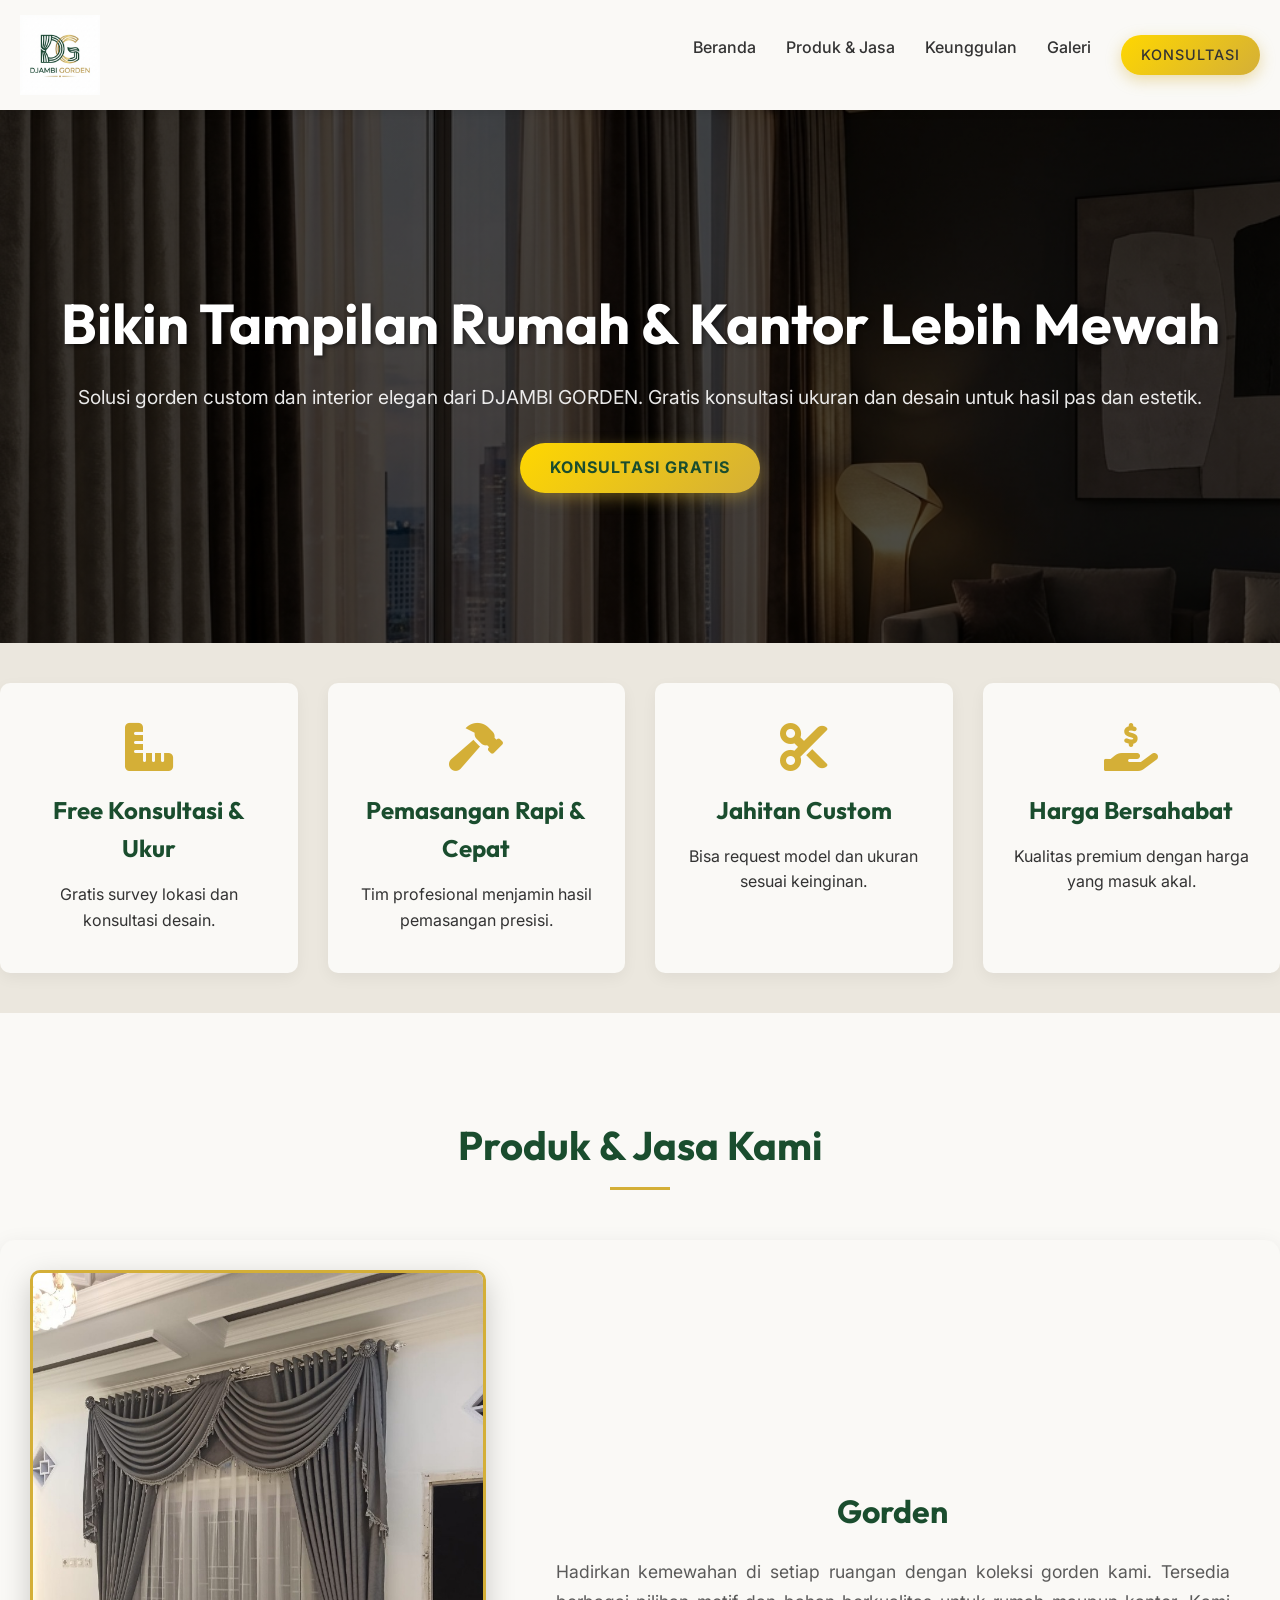
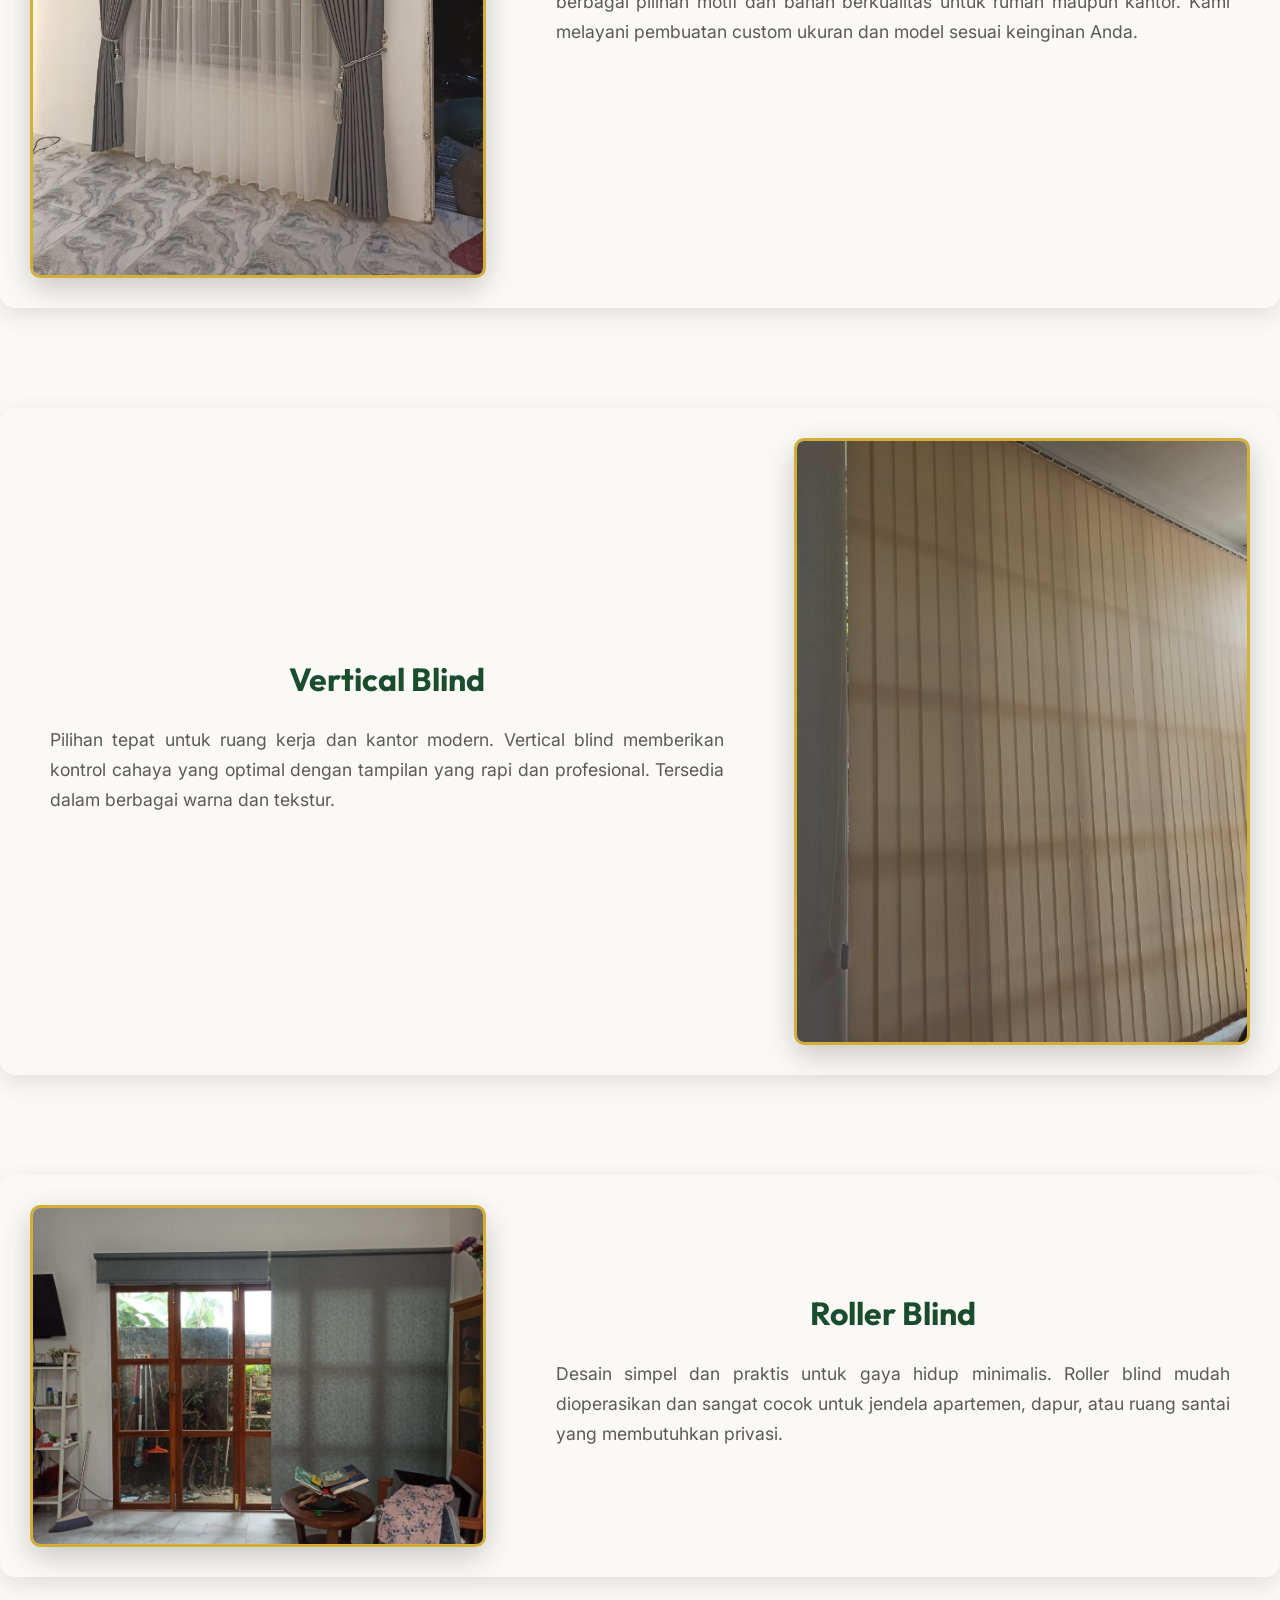
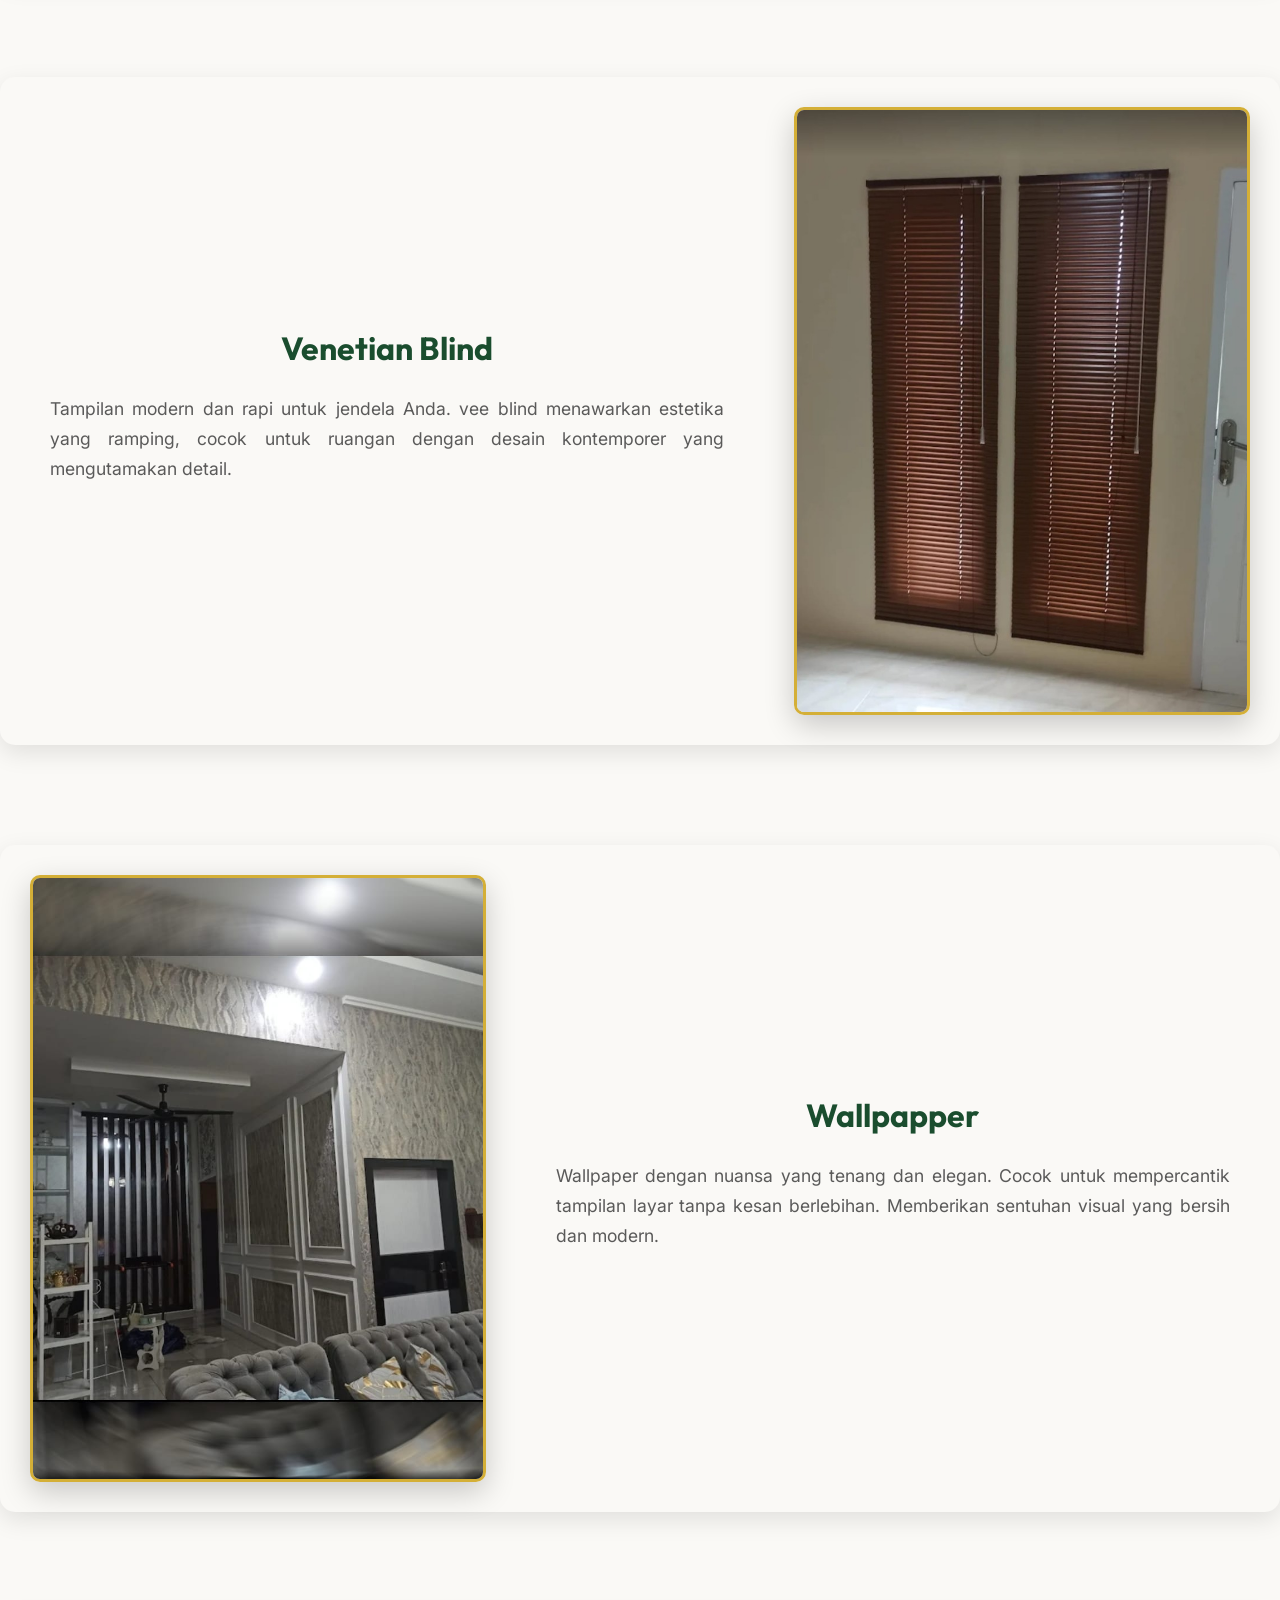
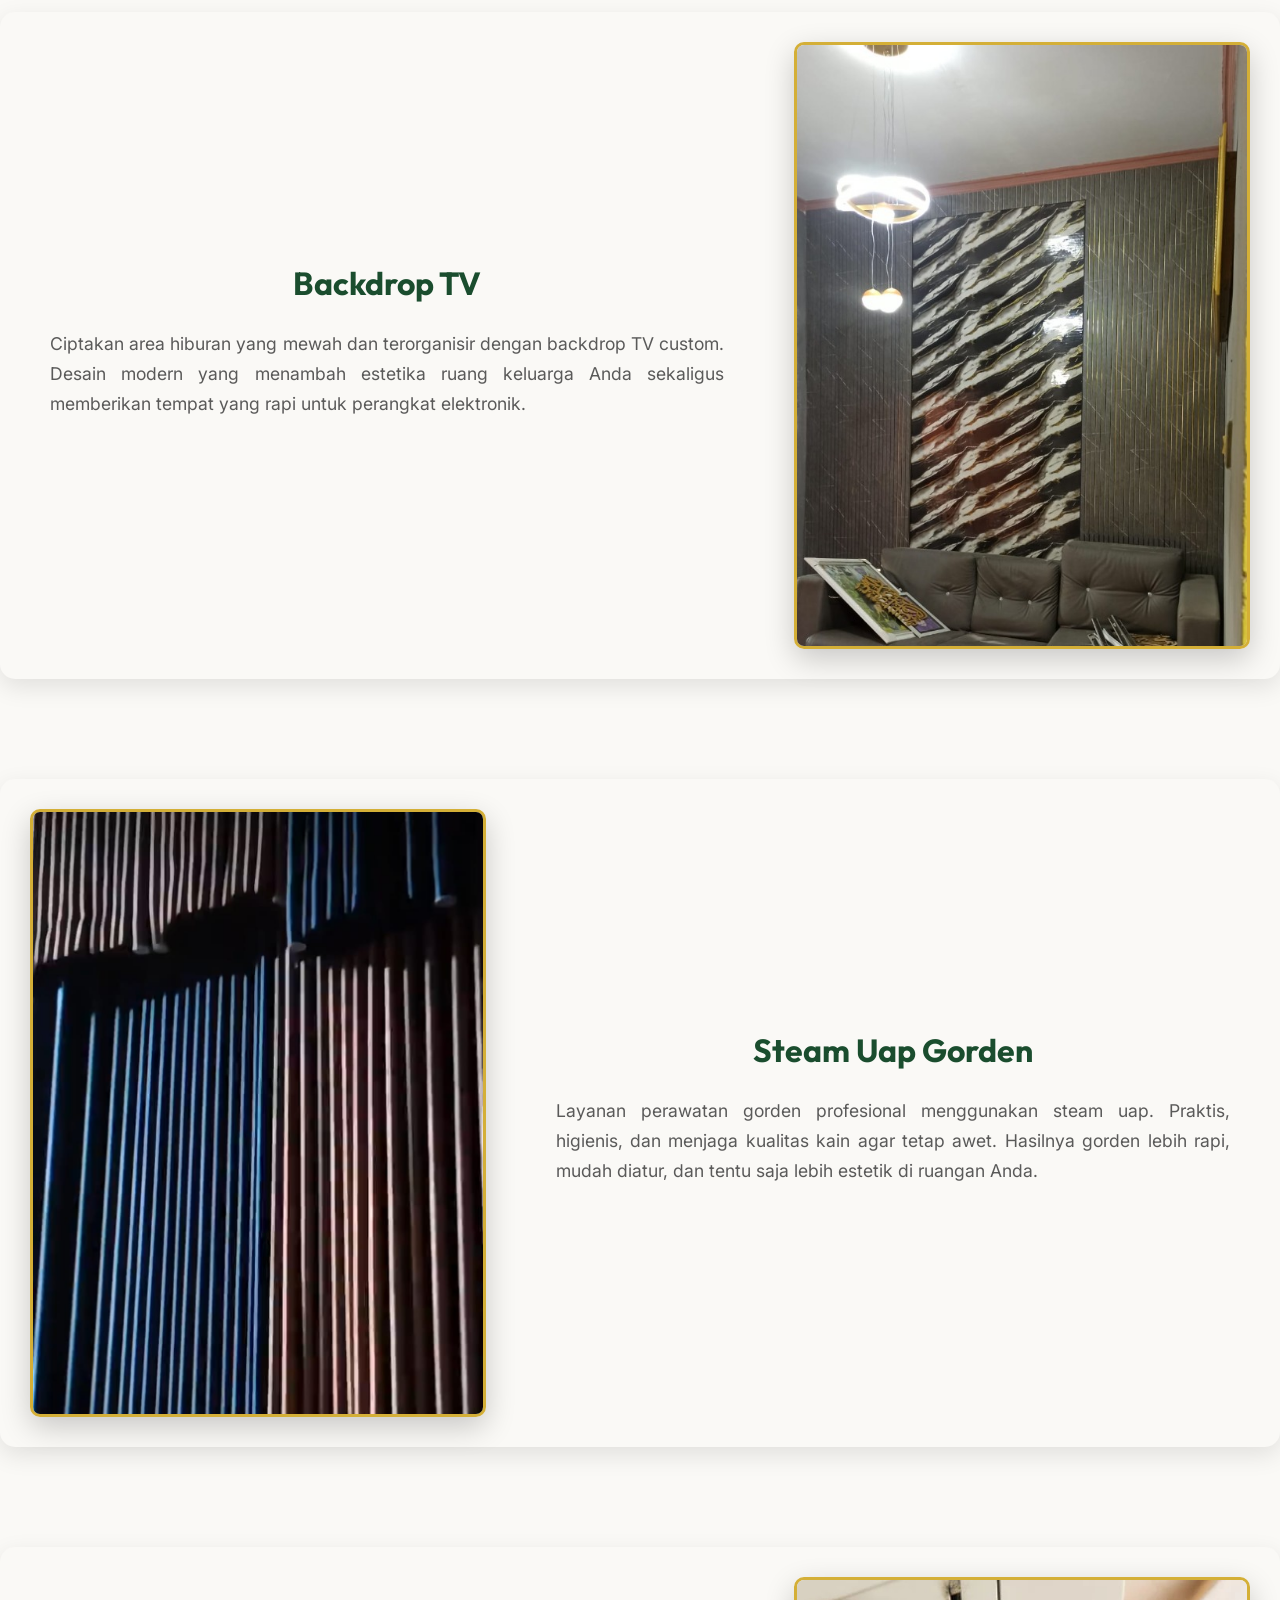
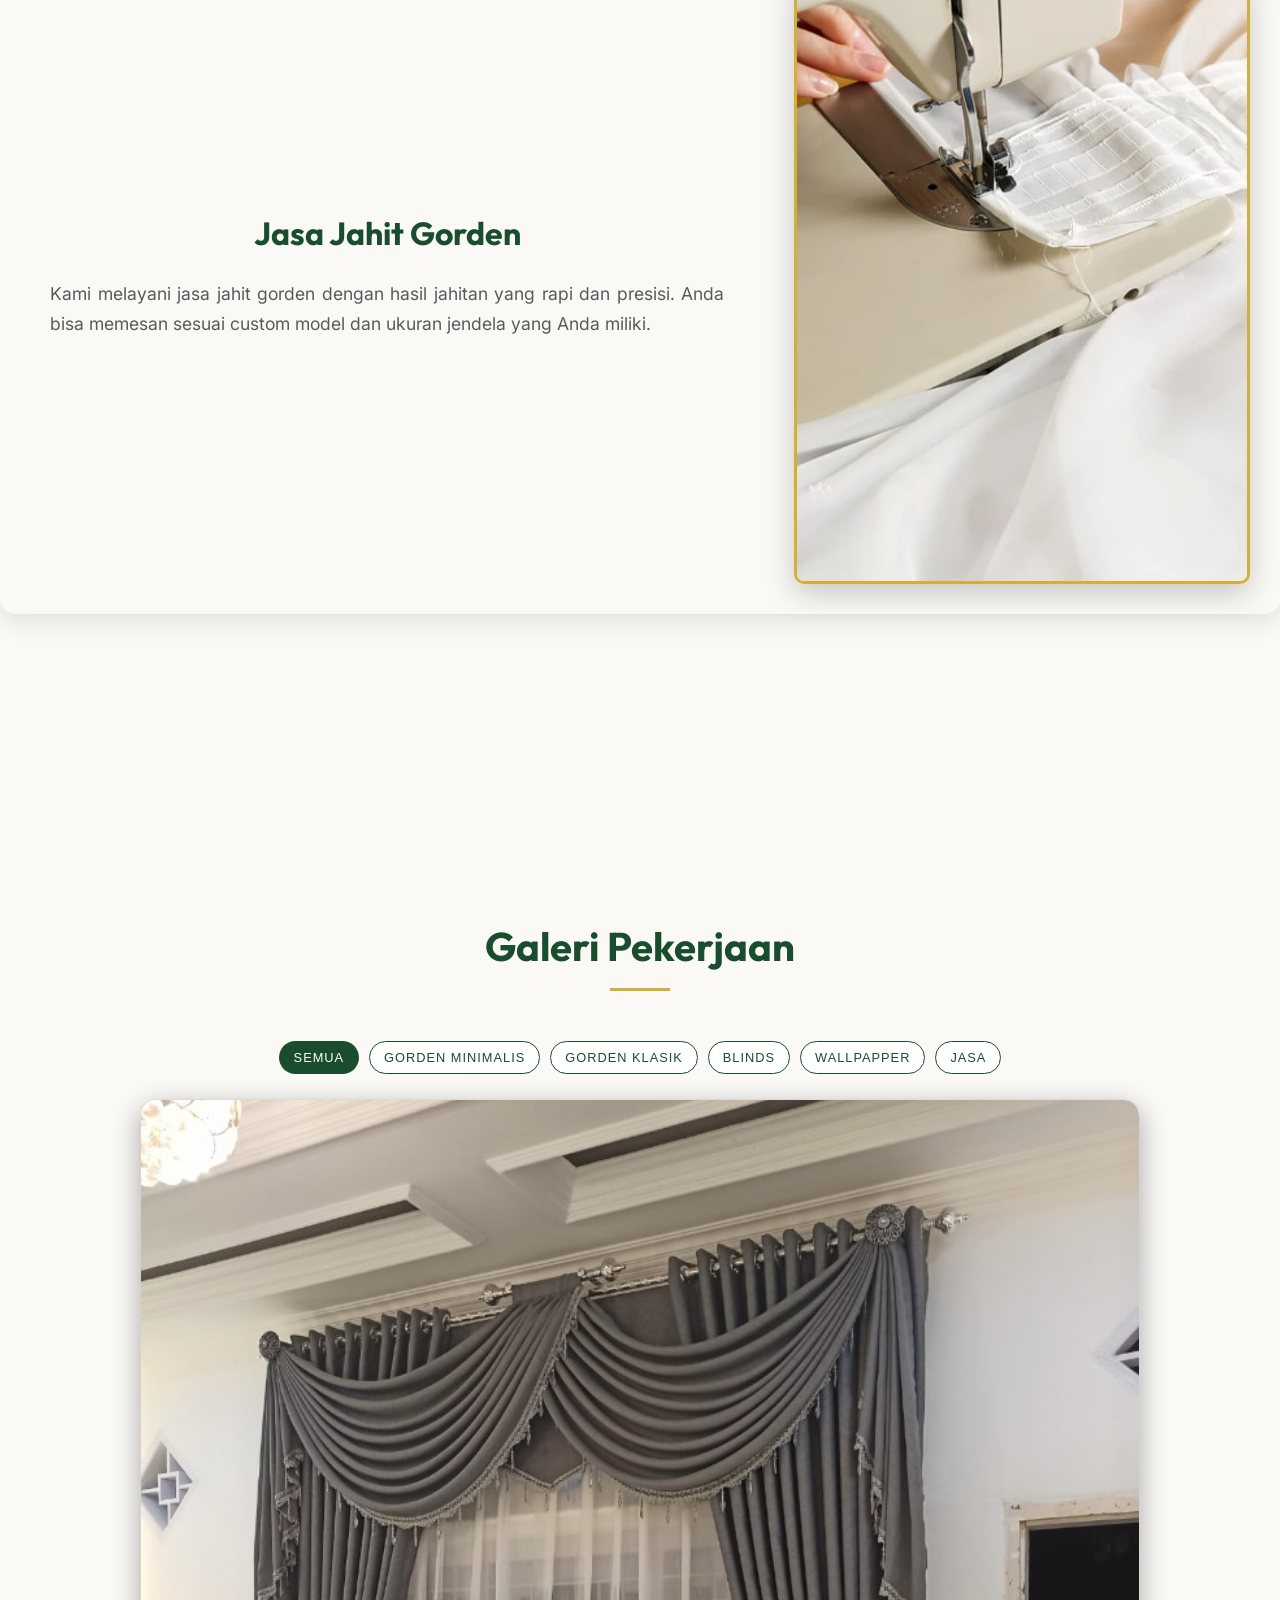
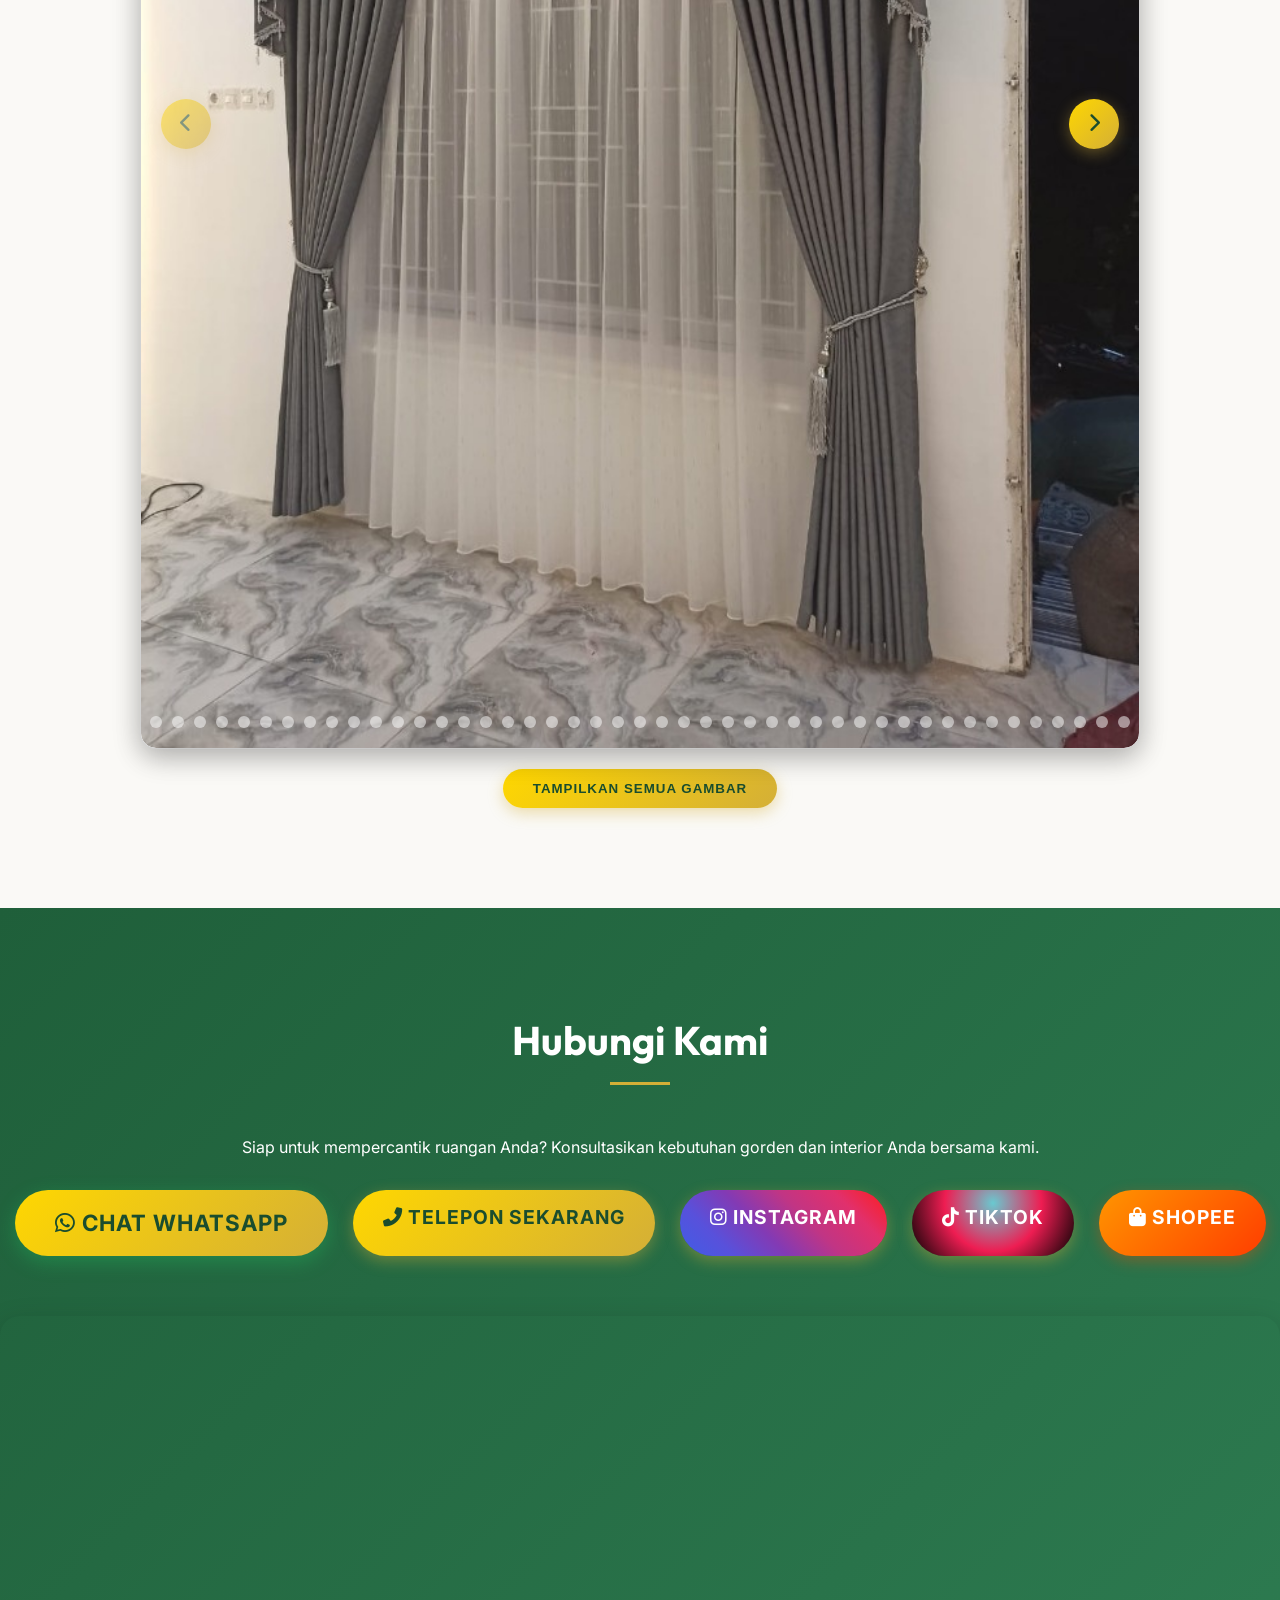
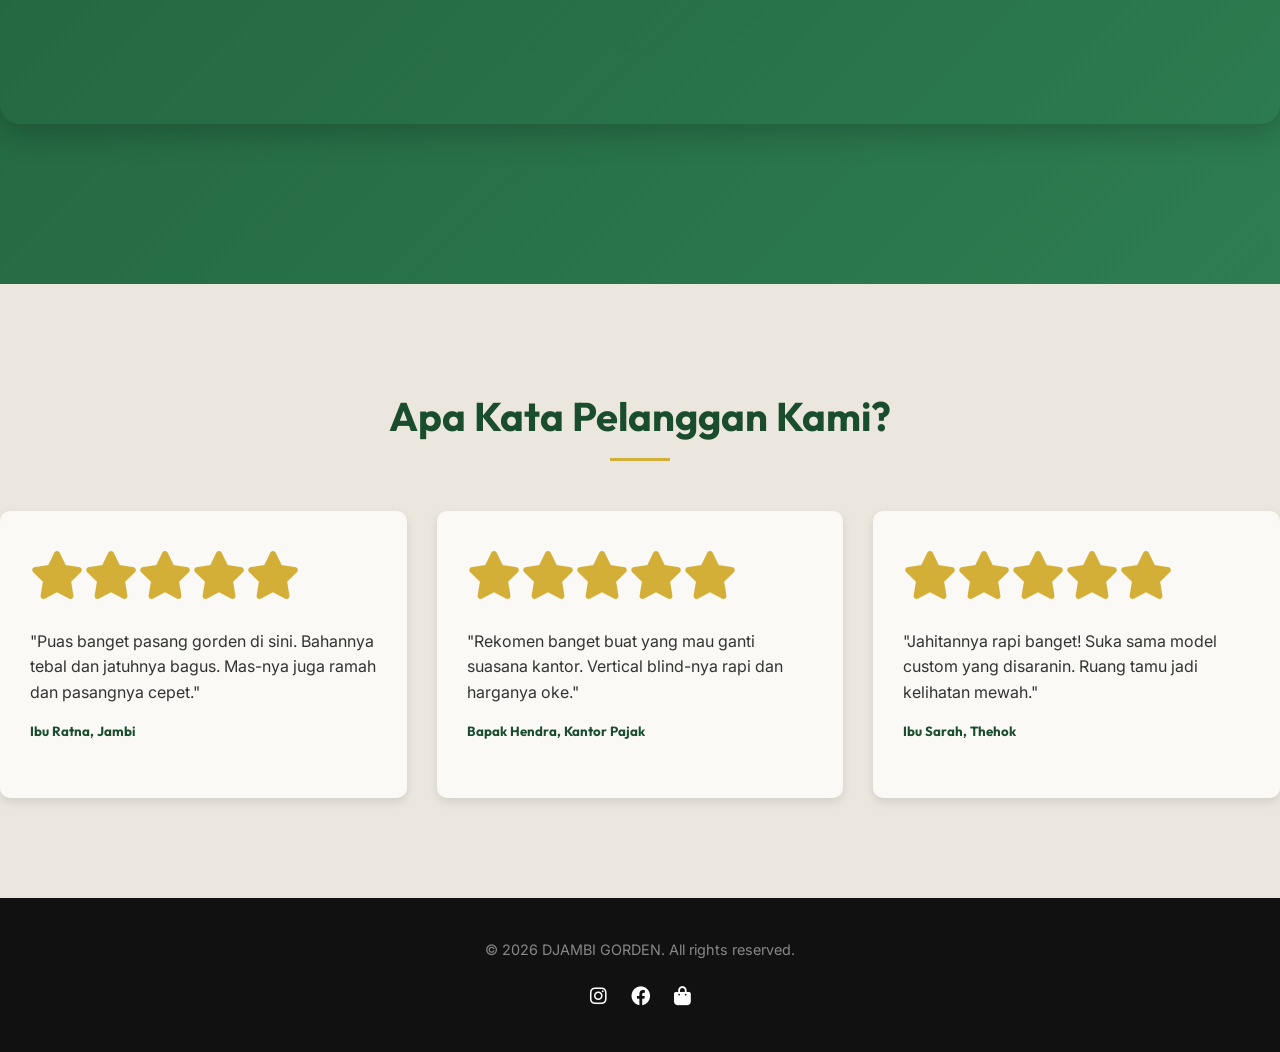
==== index.html @ a1fe73bd "update" ====
<!DOCTYPE html>
<html lang="id">

<head>
    <meta charset="UTF-8">
    <meta name="viewport" content="width=device-width, initial-scale=1.0">
    <meta name="description"
        content="DJAMBI GORDEN - Solusi Gorden & Interior Elegan untuk Rumah dan Kantor Anda. Menyediakan Gorden, Vertical Blind, Roller Blind, Wall Panel, dan Jasa Jahit.">
    <title>DJAMBI GORDEN - Solusi Interior Elegan</title>

    <!-- Google Fonts -->
    <link rel="preconnect" href="https://fonts.googleapis.com">
    <link rel="preconnect" href="https://fonts.gstatic.com" crossorigin>
    <link href="https://fonts.googleapis.com/css2?family=Inter:wght@400;500;600&family=Outfit:wght@500;700&display=swap"
        rel="stylesheet">

    <link rel="stylesheet" href="style.css">
    <!-- Font Awesome for Icons -->
    <link rel="stylesheet" href="https://cdnjs.cloudflare.com/ajax/libs/font-awesome/6.0.0/css/all.min.css">
</head>

<body>

    <!-- Header -->
    <header class="header">
        <div class="container nav-container">
            <div class="logo">
                <!-- Using the generated logo -->
                <img src="assets/logo.png" alt="DJAMBI GORDEN Logo" class="logo-img">
            </div>
            <nav class="nav-menu">
                <button class="menu-toggle" aria-label="Toggle Menu">
                    <span class="menu-icon"><span></span></span>
                    <span class="menu-text">Menu</span>
                </button>
                <ul class="nav-links">
                    <li><a href="#home">Beranda</a></li>
                    <li><a href="#produk">Produk & Jasa</a></li>
                    <li><a href="#keunggulan">Keunggulan</a></li>
                    <li><a href="#galeri">Galeri</a></li>
                    <li><a href="#kontak" class="btn btn-small">Konsultasi</a></li>
                </ul>
            </nav>
        </div>
    </header>

    <!-- Hero Section -->
    <section id="home" class="hero">
        <div class="container hero-content text-center fade-in">
            <h1>Bikin Tampilan Rumah & Kantor Lebih Mewah</h1>
            <p>Solusi gorden custom dan interior elegan dari DJAMBI GORDEN. Gratis konsultasi ukuran dan desain untuk
                hasil pas dan estetik.
            </p>
            <a href="#kontak" class="btn">Konsultasi Gratis</a>
        </div>
    </section>

    <!-- USP Section (Unique Selling Points) -->
    <section id="keunggulan" class="section advantages" style="padding-top: 40px; padding-bottom: 40px;">
        <div class="container text-center">
            <div class="advantages-grid">
                <div class="advantage-card fade-in">
                    <i class="fas fa-ruler-combined"></i>
                    <h4>Free Konsultasi & Ukur</h4>
                    <p>Gratis survey lokasi dan konsultasi desain.</p>
                </div>
                <div class="advantage-card fade-in">
                    <i class="fas fa-hammer"></i>
                    <h4>Pemasangan Rapi & Cepat</h4>
                    <p>Tim profesional menjamin hasil pemasangan presisi.</p>
                </div>
                <div class="advantage-card fade-in">
                    <i class="fas fa-cut"></i>
                    <h4>Jahitan Custom</h4>
                    <p>Bisa request model dan ukuran sesuai keinginan.</p>
                </div>
                <div class="advantage-card fade-in">
                    <i class="fas fa-hand-holding-dollar"></i>
                    <h4>Harga Bersahabat</h4>
                    <p>Kualitas premium dengan harga yang masuk akal.</p>
                </div>
            </div>
        </div>
    </section>

    <!-- Products Section -->
    <section id="produk" class="section products">
        <div class="container">
            <h2 class="text-center section-title fade-in">Produk & Jasa Kami</h2>

            <!-- Product Item 1: Gorden -->
            <div class="product-item fade-in">
                <div class="product-img">
                    <img src="assets/gorden-new.jpg" alt="Gorden Elegan">
                </div>
                <div class="product-info">
                    <h3>Gorden</h3>
                    <p>Hadirkan kemewahan di setiap ruangan dengan koleksi gorden kami. Tersedia berbagai pilihan motif
                        dan bahan berkualitas untuk rumah maupun kantor. Kami melayani pembuatan custom ukuran dan model
                        sesuai keinginan Anda.</p>
                </div>
            </div>

            <!-- Product Item 2: Vertical Blind -->
            <div class="product-item reverse fade-in">
                <div class="product-img">
                    <img src="assets/vertical-blind-real.jpg" alt="Vertical Blind">
                </div>
                <div class="product-info">
                    <h3>Vertical Blind</h3>
                    <p>Pilihan tepat untuk ruang kerja dan kantor modern. Vertical blind memberikan kontrol cahaya yang
                        optimal dengan tampilan yang rapi dan profesional. Tersedia dalam berbagai warna dan tekstur.
                    </p>
                </div>
            </div>

            <!-- Product Item 3: Roller Blind -->
            <div class="product-item fade-in">
                <div class="product-img landscape"> <!-- Added landscape class -->
                    <img src="assets/roller-blind-real.jpg" alt="Roller Blind">
                </div>
                <div class="product-info">
                    <h3>Roller Blind</h3>
                    <p>Desain simpel dan praktis untuk gaya hidup minimalis. Roller blind mudah dioperasikan dan sangat
                        cocok untuk jendela apartemen, dapur, atau ruang santai yang membutuhkan privasi.</p>
                </div>
            </div>

            <!-- Product Item 4: Slim Blind -->
            <div class="product-item reverse fade-in">
                <div class="product-img">
                    <img src="assets/venetian-blind-real.jpg" alt="Venetian Blind">
                </div>
                <div class="product-info">
                    <h3>Venetian Blind</h3>
                    <p>Tampilan modern dan rapi untuk jendela Anda. vee blind menawarkan estetika yang ramping, cocok
                        untuk ruangan dengan desain kontemporer yang mengutamakan detail.</p>
                </div>
            </div>

            <!-- Product Item 5: Wallpapper -->
            <div class="product-item fade-in">
                <div class="product-img">
                    <img src="assets/wall.jpeg" alt="Wallpapper">
                </div>
                <div class="product-info">
                    <h3>Wallpapper</h3>
                    <p>Wallpaper dengan nuansa yang tenang dan elegan. Cocok untuk mempercantik tampilan layar tanpa
                        kesan berlebihan. Memberikan sentuhan visual yang bersih dan modern.</p>
                </div>
            </div>

            <!-- Product Item 6: Backdrop TV -->
            <div class="product-item reverse fade-in">
                <div class="product-img">
                    <img src="assets/backdrop-tv.jpg" alt="Backdrop TV">
                </div>
                <div class="product-info">
                    <h3>Backdrop TV</h3>
                    <p>Ciptakan area hiburan yang mewah dan terorganisir dengan backdrop TV custom. Desain modern yang
                        menambah estetika ruang keluarga Anda sekaligus memberikan tempat yang rapi untuk perangkat
                        elektronik.</p>
                </div>
            </div>

            <!-- Product Item 7: Steam Uap Gorden -->
            <div class="product-item fade-in">
                <div class="product-img">
                    <!-- Placeholder using gorden image for now -->
                    <img src="assets/steam.jpeg" alt=" JasaSteam Uap">
                </div>
                <div class="product-info">
                    <h3>Steam Uap Gorden</h3>
                    <p>Layanan perawatan gorden profesional menggunakan steam uap. Praktis, higienis, dan menjaga
                        kualitas kain agar tetap awet. Hasilnya gorden
                        lebih rapi, mudah diatur, dan tentu saja lebih estetik di ruangan Anda.</p>
                </div>
            </div>

            <!-- Product Item 6: Jasa Jahit Gorden -->
            <div class="product-item reverse fade-in">
                <div class="product-img">
                    <!-- Placeholder using gorden image for now -->
                    <img src="assets/Tukang-Jahit-Gorden-Terdekat-2.jpeg" alt="Jasa Jahit Gorden">
                </div>
                <div class="product-info">
                    <h3>Jasa Jahit Gorden</h3>
                    <p>Kami melayani jasa jahit gorden dengan hasil jahitan yang rapi dan presisi. Anda bisa memesan
                        sesuai custom model dan ukuran jendela yang Anda miliki.</p>
                </div>
            </div>
        </div>
    </section>



    <!-- Gallery Section -->
    <section id="galeri" class="section gallery">
        <div class="container text-center">
            <h2 class="section-title fade-in">Galeri Pekerjaan</h2>
            <div class="gallery-filter-bar fade-in">
                <button class="gallery-filter active" data-filter="all">Semua</button>
                <button class="gallery-filter" data-filter="minimalis">Gorden Minimalis</button>
                <button class="gallery-filter" data-filter="klasik">Gorden Klasik</button>
                <button class="gallery-filter" data-filter="blinds">Blinds</button>
                <button class="gallery-filter" data-filter="wallpaper">Wallpapper</button>
                <button class="gallery-filter" data-filter="jasa">Jasa</button>
            </div>
            <!-- Gallery Slider -->
            <div class="gallery-slider fade-in">
                <div class="slider-container">
                    <div class="slider-track">
                        <!-- GORDEN KLASIK -->
                        <div class="gallery-slide" data-category="klasik"><img src="assets/gorden-real.jpg" alt="Gorden"></div>
                        <div class="gallery-slide" data-category="klasik"><img src="assets/gorden-new.jpg" alt="Gorden"></div>
                        <div class="gallery-slide" data-category="klasik"><img src="assets/gorden 11.jpeg" alt="Gorden"></div>
                        <div class="gallery-slide" data-category="klasik"><img src="assets/gorden 4.jpeg" alt="Gorden"></div>
                        <div class="gallery-slide" data-category="klasik"><img src="assets/gorden 5.jpeg" alt="Gorden"></div>
                        <div class="gallery-slide" data-category="klasik"><img src="assets/gorden 6.jpeg" alt="Gorden"></div>
                        <div class="gallery-slide" data-category="klasik"><img src="assets/gorden 7.jpeg" alt="Gorden"></div>
                        <div class="gallery-slide" data-category="klasik"><img src="assets/gorden 8.jpeg" alt="Gorden"></div>
                        <div class="gallery-slide" data-category="klasik"><img src="assets/gorden 10.jpeg" alt="Gorden"></div>
                        <div class="gallery-slide" data-category="klasik"><img src="assets/gorden 12.jpeg" alt="Gorden"></div>
                        <div class="gallery-slide" data-category="klasik"><img src="assets/gorden1.jpeg" alt="Gorden"></div>
                        <div class="gallery-slide" data-category="klasik"><img src="assets/gorden111.jpeg" alt="Gorden"></div>
                        <div class="gallery-slide" data-category="klasik"><img src="assets/gorden113.jpeg" alt="Gorden"></div>
                        <div class="gallery-slide" data-category="klasik"><img src="assets/gorden114.jpeg" alt="Gorden"></div>
                        <div class="gallery-slide" data-category="klasik"><img src="assets/gorden115.jpeg" alt="Gorden"></div>
                        <div class="gallery-slide" data-category="klasik"><img src="assets/gorden116.jpeg" alt="Gorden"></div>
                        <div class="gallery-slide" data-category="klasik"><img src="assets/gorden117.jpeg" alt="Gorden"></div>
                        <div class="gallery-slide" data-category="klasik"><img src="assets/gorden118.jpeg" alt="Gorden"></div>
                        <div class="gallery-slide" data-category="klasik"><img src="assets/gorden119.jpeg" alt="Gorden"></div>
                        <div class="gallery-slide" data-category="klasik"><img src="assets/gorden120.jpeg" alt="Gorden"></div>
                        <div class="gallery-slide" data-category="klasik"><img src="assets/klasik1.jpeg" alt="Gorden"></div>
                        <div class="gallery-slide" data-category="klasik"><img src="assets/klasik2.jpeg" alt="Gorden"></div>
                        <div class="gallery-slide" data-category="klasik"><img src="assets/klasik3.jpeg" alt="Gorden"></div>
                        
                        <!-- GORDEN MINIMALIS -->
                        <div class="gallery-slide" data-category="minimalis"><img src="assets/gorden 2.jpeg" alt="Gorden"></div>
                        <div class="gallery-slide" data-category="minimalis"><img src="assets/gorden 3.jpeg" alt="Gorden"></div>
                        <div class="gallery-slide" data-category="minimalis"><img src="assets/gorden 9.jpeg" alt="Gorden"></div>
                        <div class="gallery-slide" data-category="minimalis"><img src="assets/gorden112.jpeg" alt="Gorden"></div>
                        <div class="gallery-slide" data-category="minimalis"><img src="assets/gorden pajangan.jpeg" alt="Gorden"></div>
                        <div class="gallery-slide" data-category="minimalis"><img src="assets/minim1.jpeg" alt="Gorden"></div>
                        <div class="gallery-slide" data-category="minimalis"><img src="assets/minim2.jpeg" alt="Gorden"></div>
                        <div class="gallery-slide" data-category="minimalis"><img src="assets/minim3.jpeg" alt="Gorden"></div>
                        <div class="gallery-slide" data-category="minimalis"><img src="assets/minim4.jpeg" alt="Gorden"></div>
                        <div class="gallery-slide" data-category="minimalis"><img src="assets/minim5.jpeg" alt="Gorden"></div>
                        <div class="gallery-slide" data-category="minimalis"><img src="assets/minim11.png" alt="Gorden"></div>
                        <div class="gallery-slide" data-category="minimalis"><img src="assets/minim12.png" alt="Gorden"></div>
                        <div class="gallery-slide" data-category="minimalis"><img src="assets/gorden.png" alt="Gorden"></div>
                        <div class="gallery-slide" data-category="minimalis"><img src="assets/- (1).jpg" alt="Gorden"></div>
                        <div class="gallery-slide" data-category="minimalis"><img src="assets/- (2).jpg" alt="Gorden"></div>
                        
                        <!-- BLINDS -->
                        <div class="gallery-slide" data-category="blinds"><img src="assets/roller-blind-real.jpg" alt="Blind"></div>
                        <div class="gallery-slide" data-category="blinds"><img src="assets/venetian-blind-real.jpg" alt="Blind"></div>
                        <div class="gallery-slide" data-category="blinds"><img src="assets/vertical-blind-real.jpg" alt="Blind"></div>
                        <div class="gallery-slide" data-category="blinds"><img src="assets/vertical-blind.png" alt="Blind"></div>
                        <div class="gallery-slide" data-category="blinds"><img src="assets/vertical.jpeg" alt="Blind"></div>
                        <div class="gallery-slide" data-category="blinds"><img src="assets/vertical 1.jpeg" alt="Blind"></div>
                        <div class="gallery-slide" data-category="blinds"><img src="assets/vertical2.jpeg" alt="Blind"></div>
                        <div class="gallery-slide" data-category="blinds"><img src="assets/roller1.jpeg" alt="Blind"></div>
                        <div class="gallery-slide" data-category="blinds"><img src="assets/roller2.jpeg" alt="Blind"></div>
                        <div class="gallery-slide" data-category="blinds"><img src="assets/roller3.jpeg" alt="Blind"></div>
                        <div class="gallery-slide" data-category="blinds"><img src="assets/roller4.jpeg" alt="Blind"></div>
                        <div class="gallery-slide" data-category="blinds"><img src="assets/roller blind.jpeg" alt="Blind"></div>
                        
                        <!-- WALLPAPER & BACKDROP -->
                        <div class="gallery-slide" data-category="wallpaper"><img src="assets/wallpaper-real.jpg" alt="Wallpaper"></div>
                        <div class="gallery-slide" data-category="wallpaper"><img src="assets/wallpapper 2.jpeg" alt="Wallpaper"></div>
                        <div class="gallery-slide" data-category="wallpaper"><img src="assets/wallpaper 1.jpeg" alt="Wallpaper"></div>
                        <div class="gallery-slide" data-category="wallpaper"><img src="assets/wallpaper 3.jpeg" alt="Wallpaper"></div>
                        <div class="gallery-slide" data-category="wallpaper"><img src="assets/wall.jpeg" alt="Wallpaper"></div>
                        <div class="gallery-slide" data-category="wallpaper"><img src="assets/wall6 (1).png" alt="Wallpaper"></div>
                        <div class="gallery-slide" data-category="wallpaper"><img src="assets/wall7.png" alt="Wallpaper"></div>
                        <div class="gallery-slide" data-category="wallpaper"><img src="assets/wall9.png" alt="Wallpaper"></div>
                        <div class="gallery-slide" data-category="wallpaper"><img src="assets/backdrop-tv.jpg" alt="Backdrop"></div>
                        <div class="gallery-slide" data-category="wallpaper"><img src="assets/backdrop.jpeg" alt="Backdrop"></div>
                        
                        <!-- JASA -->
                        <div class="gallery-slide" data-category="jasa"><img src="assets/steam.jpeg" alt="Jasa"></div>
                        <div class="gallery-slide" data-category="jasa"><img src="assets/jasa uap.jpeg" alt="Jasa"></div>
                        <div class="gallery-slide" data-category="jasa"><img src="assets/jasa uap1.jpeg" alt="Jasa"></div>
                        <div class="gallery-slide" data-category="jasa"><img src="assets/jasa jahit.jpeg" alt="Jasa"></div>
                        <div class="gallery-slide" data-category="jasa"><img src="assets/Tukang-Jahit-Gorden-Terdekat-2.jpeg" alt="Jasa"></div>
                    </div>

                    <!-- Navigation Buttons -->
                    <button class="slider-nav prev" aria-label="Previous image">
                        <i class="fas fa-chevron-left"></i>
                    </button>
                    <button class="slider-nav next" aria-label="Next image">
                        <i class="fas fa-chevron-right"></i>
                    </button>

                    <!-- Dots Indicator -->
                    <div class="slider-dots"></div>
                </div>
            </div>

            <div class="gallery-grid">
                <!-- GORDEN KLASIK -->
                <div class="gallery-item fade-in" data-category="klasik"><img src="assets/gorden-real.jpg" alt="Gorden"></div>
                <div class="gallery-item fade-in" data-category="klasik"><img src="assets/gorden-new.jpg" alt="Gorden"></div>
                <div class="gallery-item fade-in" data-category="klasik"><img src="assets/gorden 11.jpeg" alt="Gorden"></div>
                <div class="gallery-item fade-in" data-category="klasik"><img src="assets/gorden 4.jpeg" alt="Gorden"></div>
                <div class="gallery-item fade-in" data-category="klasik"><img src="assets/gorden 5.jpeg" alt="Gorden"></div>
                <div class="gallery-item fade-in" data-category="klasik"><img src="assets/gorden 6.jpeg" alt="Gorden"></div>
                <div class="gallery-item fade-in" data-category="klasik"><img src="assets/gorden 7.jpeg" alt="Gorden"></div>
                <div class="gallery-item fade-in" data-category="klasik"><img src="assets/gorden 8.jpeg" alt="Gorden"></div>
                <div class="gallery-item fade-in" data-category="klasik"><img src="assets/gorden 10.jpeg" alt="Gorden"></div>
                <div class="gallery-item fade-in" data-category="klasik"><img src="assets/gorden 12.jpeg" alt="Gorden"></div>
                <div class="gallery-item fade-in" data-category="klasik"><img src="assets/gorden1.jpeg" alt="Gorden"></div>
                <div class="gallery-item fade-in" data-category="klasik"><img src="assets/gorden111.jpeg" alt="Gorden"></div>
                <div class="gallery-item fade-in" data-category="klasik"><img src="assets/gorden113.jpeg" alt="Gorden"></div>
                <div class="gallery-item fade-in" data-category="klasik"><img src="assets/gorden114.jpeg" alt="Gorden"></div>
                <div class="gallery-item fade-in" data-category="klasik"><img src="assets/gorden115.jpeg" alt="Gorden"></div>
                <div class="gallery-item fade-in" data-category="klasik"><img src="assets/gorden116.jpeg" alt="Gorden"></div>
                <div class="gallery-item fade-in" data-category="klasik"><img src="assets/gorden117.jpeg" alt="Gorden"></div>
                <div class="gallery-item fade-in" data-category="klasik"><img src="assets/gorden118.jpeg" alt="Gorden"></div>
                <div class="gallery-item fade-in" data-category="klasik"><img src="assets/gorden119.jpeg" alt="Gorden"></div>
                <div class="gallery-item fade-in" data-category="klasik"><img src="assets/gorden120.jpeg" alt="Gorden"></div>
                <div class="gallery-item fade-in" data-category="klasik"><img src="assets/klasik1.jpeg" alt="Gorden"></div>
                <div class="gallery-item fade-in" data-category="klasik"><img src="assets/klasik2.jpeg" alt="Gorden"></div>
                <div class="gallery-item fade-in" data-category="klasik"><img src="assets/klasik3.jpeg" alt="Gorden"></div>
                <div class="gallery-item fade-in" data-category="klasik"><img src="assets/Klasik16.jpeg" alt="Gorden"></div>
                <div class="gallery-item fade-in" data-category="klasik"><img src="assets/Klasik17.jpeg" alt="Gorden"></div>
                
                <!-- GORDEN MINIMALIS -->
                <div class="gallery-item fade-in" data-category="minimalis"><img src="assets/gorden 2.jpeg" alt="Gorden"></div>
                <div class="gallery-item fade-in" data-category="minimalis"><img src="assets/gorden 3.jpeg" alt="Gorden"></div>
                <div class="gallery-item fade-in" data-category="minimalis"><img src="assets/gorden 9.jpeg" alt="Gorden"></div>
                <div class="gallery-item fade-in" data-category="minimalis"><img src="assets/gorden112.jpeg" alt="Gorden"></div>
                <div class="gallery-item fade-in" data-category="minimalis"><img src="assets/minim1.jpeg" alt="Gorden"></div>
                <div class="gallery-item fade-in" data-category="minimalis"><img src="assets/minim2.jpeg" alt="Gorden"></div>
                <div class="gallery-item fade-in" data-category="minimalis"><img src="assets/minim3.jpeg" alt="Gorden"></div>
                <div class="gallery-item fade-in" data-category="minimalis"><img src="assets/minim4.jpeg" alt="Gorden"></div>
                <div class="gallery-item fade-in" data-category="minimalis"><img src="assets/minim5.jpeg" alt="Gorden"></div>
                <div class="gallery-item fade-in" data-category="minimalis"><img src="assets/minim11.png" alt="Gorden"></div>
                <div class="gallery-item fade-in" data-category="minimalis"><img src="assets/minim12.png" alt="Gorden"></div>
                <div class="gallery-item fade-in" data-category="minimalis"><img src="assets/- (1).jpg" alt="Gorden"></div>
                <div class="gallery-item fade-in" data-category="minimalis"><img src="assets/Minim101.jpeg" alt="Gorden"></div>
                <div class="gallery-item fade-in" data-category="minimalis"><img src="assets/Minim102.jpeg" alt="Gorden"></div>
                <div class="gallery-item fade-in" data-category="minimalis"><img src="assets/Minim103.jpeg" alt="Gorden"></div>
                <div class="gallery-item fade-in" data-category="minimalis"><img src="assets/Minim104.jpeg" alt="Gorden"></div>
             

                
                <!-- BLINDS -->
                <div class="gallery-item fade-in" data-category="blinds"><img src="assets/roller-blind-real.jpg" alt="Blind"></div>
                <div class="gallery-item fade-in" data-category="blinds"><img src="assets/venetian-blind-real.jpg" alt="Blind"></div>
                <div class="gallery-item fade-in" data-category="blinds"><img src="assets/vertical-blind-real.jpg" alt="Blind"></div>
                <div class="gallery-item fade-in" data-category="blinds"><img src="assets/vertical-blind.png" alt="Blind"></div>
                <div class="gallery-item fade-in" data-category="blinds"><img src="assets/vertical.jpeg" alt="Blind"></div>
                <div class="gallery-item fade-in" data-category="blinds"><img src="assets/vertical 1.jpeg" alt="Blind"></div>
                <div class="gallery-item fade-in" data-category="blinds"><img src="assets/vertical2.jpeg" alt="Blind"></div>
                <div class="gallery-item fade-in" data-category="blinds"><img src="assets/roller1.jpeg" alt="Blind"></div>
                <div class="gallery-item fade-in" data-category="blinds"><img src="assets/roller2.jpeg" alt="Blind"></div>
                <div class="gallery-item fade-in" data-category="blinds"><img src="assets/roller3.jpeg" alt="Blind"></div>
                <div class="gallery-item fade-in" data-category="blinds"><img src="assets/roller4.jpeg" alt="Blind"></div>
                <div class="gallery-item fade-in" data-category="blinds"><img src="assets/roller blind.jpeg" alt="Blind"></div>
                
                <!-- WALLPAPER & BACKDROP -->
                <div class="gallery-item fade-in" data-category="wallpaper"><img src="assets/wallpaper-real.jpg" alt="Wallpaper"></div>
                <div class="gallery-item fade-in" data-category="wallpaper"><img src="assets/wallpapper 2.jpeg" alt="Wallpaper"></div>
                <div class="gallery-item fade-in" data-category="wallpaper"><img src="assets/wallpaper 1.jpeg" alt="Wallpaper"></div>
                <div class="gallery-item fade-in" data-category="wallpaper"><img src="assets/wallpaper 3.jpeg" alt="Wallpaper"></div>
                <div class="gallery-item fade-in" data-category="wallpaper"><img src="assets/wall.jpeg" alt="Wallpaper"></div>
                <div class="gallery-item fade-in" data-category="wallpaper"><img src="assets/wall6 (1).png" alt="Wallpaper"></div>
                <div class="gallery-item fade-in" data-category="wallpaper"><img src="assets/wall7.png" alt="Wallpaper"></div>
                <div class="gallery-item fade-in" data-category="wallpaper"><img src="assets/wall9.png" alt="Wallpaper"></div>
                <div class="gallery-item fade-in" data-category="wallpaper"><img src="assets/backdrop-tv.jpg" alt="Backdrop"></div>
                
                <!-- JASA -->
                <div class="gallery-item fade-in" data-category="jasa"><img src="assets/steam.jpeg" alt="Jasa"></div>
                <div class="gallery-item fade-in" data-category="jasa"><img src="assets/jasa uap.jpeg" alt="Jasa"></div>
                <div class="gallery-item fade-in" data-category="jasa"><img src="assets/jasa uap1.jpeg" alt="Jasa"></div>
                <div class="gallery-item fade-in" data-category="jasa"><img src="assets/Tukang-Jahit-Gorden-Terdekat-2.jpeg" alt="Jasa"></div>
            </div>
            <div class="text-center" style="margin-top: 20px;">
                <button id="view-all-gallery" class="btn">Tampilkan Semua Gambar</button>
            </div>
        </div>
    </section>

    <!-- Contact Section -->
    <section id="kontak" class="section contact">
        <div class="container text-center fade-in">
            <h2 class="section-title">Hubungi Kami</h2>
            <p>Siap untuk mempercantik ruangan Anda? Konsultasikan kebutuhan gorden dan interior Anda bersama kami.</p>

            <div class="contact-info">
                <!-- Replace with actual WhatsApp Number -->
                <a href="https://wa.me/6281366477718" target="_blank" class="btn whatsapp-btn">
                    <i class="fab fa-whatsapp"></i> Chat WhatsApp
                </a>
                <!-- Replace with actual Phone Number -->
                <a href="tel:+6281366477718" class="btn phone-btn">
                    <i class="fas fa-phone-alt"></i> Telepon Sekarang
                </a>
                <!-- Instagram Button -->
                <a href="https://www.instagram.com/jambigorden?igsh=MW9xbjhveDN0M2J5Zw==" target="_blank"
                    class="btn instagram-btn">
                    <i class="fab fa-instagram"></i> Instagram
                <!-- TikTok Button -->
                <a href="https://www.tiktok.com/@djambigordent?_r=1&_t=ZS-95D9oDFw9A1" target="_blank" class="btn tiktok-btn">
                    <i class="fab fa-tiktok"></i> TikTok
                </a>
                <!-- Shopee Button -->
                <a href="https://s.shopee.co.id/6VHyKS3AXp" target="_blank" class="btn shopee-btn">
                    <i class="fas fa-shopping-bag"></i> Shopee
                </a>
            </div>

            <!-- Google Maps Embed -->
            <div class="map-container fade-in">
                <iframe
                    src="https://www.google.com/maps/embed?pb=!4v1769262643138!6m8!1m7!1sSES8ixTCIHLqS8cYsrwP2A!2m2!1d-1.615074091298766!2d103.6442251470208!3f98.21734435051546!4f1.888807069219439!5f0.4000000000000002"
                    allowfullscreen="" loading="lazy" referrerpolicy="no-referrer-when-downgrade"></iframe>
            </div>
        </div>
    </section>

    <!-- Testimonials Section -->
    <section id="testimoni" class="section testimonials" style="background-color: var(--section-bg);">
        <div class="container text-center">
            <h2 class="section-title fade-in">Apa Kata Pelanggan Kami?</h2>
            <div class="advantages-grid"> <!-- Reusing grid for layout -->
                <div class="advantage-card fade-in" style="text-align: left;">
                    <div class="stars" style="color: gold; margin-bottom: 10px;">
                        <i class="fas fa-star"></i><i class="fas fa-star"></i><i class="fas fa-star"></i><i
                            class="fas fa-star"></i><i class="fas fa-star"></i>
                    </div>
                    <p>"Puas banget pasang gorden di sini. Bahannya tebal dan jatuhnya bagus. Mas-nya juga ramah dan
                        pasangnya cepet."</p>
                    <h5 style="margin-top: 15px; color: var(--primary-color);">Ibu Ratna, Jambi</h5>
                </div>
                <div class="advantage-card fade-in" style="text-align: left;">
                    <div class="stars" style="color: gold; margin-bottom: 10px;">
                        <i class="fas fa-star"></i><i class="fas fa-star"></i><i class="fas fa-star"></i><i
                            class="fas fa-star"></i><i class="fas fa-star"></i>
                    </div>
                    <p>"Rekomen banget buat yang mau ganti suasana kantor. Vertical blind-nya rapi dan harganya oke."
                    </p>
                    <h5 style="margin-top: 15px; color: var(--primary-color);">Bapak Hendra, Kantor Pajak</h5>
                </div>
                <div class="advantage-card fade-in" style="text-align: left;">
                    <div class="stars" style="color: gold; margin-bottom: 10px;">
                        <i class="fas fa-star"></i><i class="fas fa-star"></i><i class="fas fa-star"></i><i
                            class="fas fa-star"></i><i class="fas fa-star"></i>
                    </div>
                    <p>"Jahitannya rapi banget! Suka sama model custom yang disaranin. Ruang tamu jadi kelihatan mewah."
                    </p>
                    <h5 style="margin-top: 15px; color: var(--primary-color);">Ibu Sarah, Thehok</h5>
                </div>
            </div>
        </div>
    </section>

    <!-- Footer -->
    <footer class="footer">
        <div class="container text-center">
            <p>&copy; 2026 DJAMBI GORDEN. All rights reserved.</p>
            <div class="social-links">
                <!-- Placeholders for social media -->
                <a href="#"><i class="fab fa-instagram"></i></a>
                <a href="#"><i class="fab fa-facebook"></i></a>
                <a href="https://s.shopee.co.id/6VHyKS3AXp" target="_blank"><i class="fas fa-shopping-bag"></i></a>
            </div>
        </div>
    </footer>

    <!-- Image Modal (Lightbox) -->
    <div id="imageModal" class="modal">
        <span class="close-modal">&times;</span>
        <div class="modal-inner">
            <img class="modal-content" id="img01">
            <div id="caption"></div>
        </div>
    </div>

    <script src="script.js"></script>
</body>

</html>
---- style.css ----
/* DJAMBI GORDEN - Professional & Elegant Interior Design Website */

:root {
    /* Color Palette - Earthy Elegant */
    --primary-color: #1A4D2E;
    /* Dark Green */
    --secondary-color: #D4AF37;
    /* Gold/Bronze Accent */
    --background-color: #FAF9F6;
    /* Cream/Off-white */
    --text-color: #333333;
    /* Dark Grey for text */
    --light-text: #FFFFFF;
    --section-bg: #EBE7DE;
    /* Slightly darker cream for alternating sections */
    --card-bg: #FAF9F6;
    /* Card background match body */
    --gold-gradient: linear-gradient(135deg, #FFD700, #D4AF37);


    /* Typography */
    --font-heading: 'Outfit', sans-serif;
    --font-body: 'Inter', sans-serif;

    /* Spacing */
    --container-width: 1200px;
    --section-padding: 100px 0;
    /* Increased spacing */
}

/* General Section Styling */
.section {
    padding: var(--section-padding);
}

* {
    margin: 0;
    padding: 0;
    box-sizing: border-box;
}

body {
    font-family: var(--font-body);
    background-color: var(--background-color);
    color: var(--text-color);
    line-height: 1.6;
}

html {
    scroll-padding-top: 120px;
    /* Fix for sticky header overlap */
    scroll-behavior: smooth;
    /* Native smooth scrolling */
}

/* Scroll Animation */
.fade-in {
    opacity: 0;
    transform: translateY(30px);
    transition: opacity 0.8s ease-out, transform 0.8s ease-out;
}

.fade-in.visible {
    opacity: 1;
    transform: translateY(0);
}

h1,
h2,
h3,
h4,
h5,
h6 {
    font-family: var(--font-heading);
    margin-bottom: 1rem;
    color: var(--primary-color);
}

a {
    text-decoration: none;
    color: inherit;
    transition: 0.3s;
    display: inline-block;
}

.text-center {
    text-align: center;
}

/* Button Styles */
.btn {
    display: inline-block;
    padding: 12px 30px;
    background: var(--gold-gradient);
    color: #1A4D2E;
    font-weight: 700;
    border-radius: 50px;
    text-transform: uppercase;
    letter-spacing: 1px;
    box-shadow: 0 5px 15px rgba(212, 175, 55, 0.4);
    transition: transform 0.3s, box-shadow 0.3s;
    border: none;
    cursor: pointer;
}

.btn:hover {
    transform: translateY(-3px);
    box-shadow: 0 8px 20px rgba(212, 175, 55, 0.6);
    color: #000;
}

.btn-small {
    padding: 8px 20px;
    font-size: 0.9rem;
}

ul {
    list-style: none;
}

img {
    max-width: 100%;
    display: block;
}

/* Header */
.header {
    background-color: var(--background-color);
    /* Was #fff */
    box-shadow: 0 2px 8px rgba(0, 0, 0, 0.1);
    position: sticky;
    top: 0;
    z-index: 1000;
}

.nav-container {
    display: flex;
    justify-content: space-between;
    align-items: center;
    padding: 15px 20px;
}

.logo-img {
    height: 80px;
    /* Increased from 60px */
    width: auto;
    transition: transform 0.3s;
}

.logo-img:hover {
    transform: scale(1.05);
}

.nav-links {
    display: flex;
    gap: 30px;
}

.nav-links a {
    font-weight: 500;
    color: var(--text-color);
}

.nav-links a:hover {
    color: var(--secondary-color);
}

.menu-toggle {
    display: none;
    background: none;
    border: none;
    font-size: 1.5rem;
    cursor: pointer;
    color: var(--primary-color);
}

/* Hero Section */
.hero {
    background-color: var(--primary-color);
    /* Fallback */
    background: linear-gradient(rgba(0, 0, 0, 0.7), rgba(0, 0, 0, 0.7)), url('assets/gorden.png');
    /* Darker overlay */
    background-size: cover;
    background-position: center;
    background-attachment: fixed;
    /* Parallax effect */
    color: var(--light-text);
    padding: 180px 0 150px;
    /* More padding top */
    margin-bottom: 0;
}

.hero h1 {
    font-size: 3.5rem;
    font-weight: 700;
    color: var(--light-text);
    margin-bottom: 25px;
    line-height: 1.2;
    text-shadow: 2px 2px 4px rgba(0, 0, 0, 0.5);
}

.hero p {
    font-size: 1.2rem;
    margin-bottom: 30px;
    opacity: 0.9;
}

.section-title {
    font-size: 2.5rem;
    margin-bottom: 50px;
    color: var(--primary-color);
    position: relative;
    display: block;
    /* changed from inline-block to allow centering */
}

.section-title::after {
    content: '';
    display: block;
    width: 60px;
    height: 3px;
    background-color: var(--secondary-color);
    margin: 10px auto 0;
}

/* Products Section */
.product-item {
    display: flex;
    align-items: center;
    gap: 50px;
    margin-bottom: 100px;
    background-color: var(--card-bg);
    padding: 30px;
    border-radius: 15px;
    box-shadow: 0 8px 25px rgba(0, 0, 0, 0.1);
    transition: transform 0.3s ease, box-shadow 0.3s ease;
}

.product-item:hover {
    transform: translateY(-5px);
    box-shadow: 0 15px 35px rgba(0, 0, 0, 0.15);
}

.product-item.reverse {
    flex-direction: row-reverse;
}

.product-img {
    flex: 0.8;
    /* Make image slightly smaller (was 1) */
    border-radius: 10px;
    overflow: hidden;
    position: relative;
    /* Square Aspect Ratio */
    aspect-ratio: 3/4;
    /* Portrait for better curtain view */
    box-shadow: 0 10px 30px rgba(0, 0, 0, 0.2);
    /* Deeper shadow */
    border: 3px solid var(--secondary-color);
    /* Gold border */
}

.product-img img {
    width: 100%;
    height: 100%;
    object-fit: cover;
    object-position: top;
    /* Ensure top of curtains (valance) is visible */
    transition: transform 0.5s;
}

.product-img:hover img {
    transform: scale(1.05);
}

.product-img.landscape {
    aspect-ratio: 4/3;
    /* Adapt for landscape images like Roller Blind */
}

.product-info {
    flex: 1.2;
    /* Give more space to text (was 1) */
    /* text-align: center; Removed global center */
    padding: 0 20px;
}

.product-info h3 {
    font-size: 2rem;
    margin-bottom: 20px;
    color: var(--primary-color);
    text-align: center;
    /* Center only the title */
}

.product-info p {
    font-size: 1.1rem;
    color: var(--text-color);
    opacity: 0.8;
    text-align: justify;
    /* Justify or left align text */
    line-height: 1.7;
    margin-bottom: 15px;
}

/* Advantages Section */
.advantages {
    background-color: var(--section-bg);
}

.advantages-grid {
    display: grid;
    grid-template-columns: repeat(auto-fit, minmax(250px, 1fr));
    gap: 30px;
}

.advantage-card {
    background: var(--card-bg);
    /* Was #fff */
    padding: 40px 30px;
    border-radius: 10px;
    box-shadow: 0 5px 15px rgba(0, 0, 0, 0.05);
    transition: transform 0.3s;
}

.advantage-card:hover {
    transform: translateY(-10px);
}

.advantage-card i {
    font-size: 3rem;
    color: var(--secondary-color);
    margin-bottom: 20px;
}

.advantage-card h4 {
    font-size: 1.5rem;
    margin-bottom: 15px;
}

/* Gallery Section */
/* Gallery Slider */
.gallery-slider {
    position: relative;
    max-width: 1000px;
    margin: 0 auto;
    border: 1px solid rgba(34, 34, 34, 0.1);
    border-radius: 16px;
    box-shadow: 0 8px 26px rgba(0, 0, 0, 0.15);
    background: #fff;
}

.slider-container {
    position: relative;
    overflow: hidden;
    border-radius: 15px;
    box-shadow: 0 8px 30px rgba(0, 0, 0, 0.2);
    cursor: grab;
    user-select: none;
}

.slider-track {
    display: flex;
    transition: transform 0.5s ease;
}

.gallery-slide {
    min-width: 100%;
    position: relative;
}

.gallery-slide img {
    width: 100%;
    height: auto;
    aspect-ratio: 4 / 5;
    object-fit: cover;
    border-radius: 15px;
    transition: transform 0.3s ease;
}

.gallery-slide:hover img {
    transform: scale(1.05);
}

/* Gallery Grid for "Show All" */
.gallery-grid {
    display: grid;
    grid-template-columns: repeat(auto-fit, minmax(320px, 1fr));
    gap: 28px;
    margin-top: 30px;
}

.gallery-grid.hide {
    display: none;
}

.gallery-slider.hidden {
    display: none;
}

.gallery-filter-bar {
    display: flex;
    flex-wrap: wrap;
    justify-content: center;
    gap: 10px;
    margin-bottom: 25px;
}

.gallery-filter {
    cursor: pointer;
    background: #fff;
    border: 1px solid var(--primary-color);
    color: var(--primary-color);
    text-transform: uppercase;
    font-size: 0.8rem;
    letter-spacing: 1px;
    padding: 8px 14px;
    border-radius: 999px;
    transition: all 0.2s ease;
}

.gallery-filter.active,
.gallery-filter:hover {
    background: var(--primary-color);
    color: var(--light-text);
    border-color: transparent;
}

.gallery-item {
    border-radius: 10px;
    overflow: hidden;
    position: relative;
    box-shadow: 0 8px 25px rgba(0, 0, 0, 0.22);
    border: 1px solid rgba(34, 34, 34, 0.12);
    transition: transform 0.3s ease, box-shadow 0.3s ease;
    background: #fff;
}

.gallery-item.show-hidden {
    display: none;
}

.gallery-item img {
    width: 100%;
    height: auto;
    aspect-ratio: 4 / 5;
    object-fit: cover;
}

.gallery-item:hover {
    transform: translateY(-6px);
    box-shadow: 0 12px 30px rgba(0, 0, 0, 0.25);
}

.gallery-item:hover img {
    transform: scale(1.05);
}

.gallery-item:hover {
    transform: translateY(-5px);
}

.gallery-item img {
    width: 100%;
    aspect-ratio: 4 / 5;
    object-fit: cover;
    transition: transform 0.5s;
    border: 2px solid rgba(255, 193, 7, 0.8);
    box-shadow: inset 0 0 0 1px rgba(255, 255, 255, 0.5);
    cursor: zoom-in;
}

.gallery-item:hover img {
    transform: scale(1.1);
}

.gallery-slide img,
.product-img img {
    cursor: zoom-in;
}

/* Slider Navigation */
.slider-nav {
    position: absolute;
    top: 50%;
    transform: translateY(-50%);
    background: var(--gold-gradient);
    color: var(--primary-color);
    border: none;
    width: 50px;
    height: 50px;
    border-radius: 50%;
    cursor: pointer;
    font-size: 1.2rem;
    box-shadow: 0 4px 15px rgba(212, 175, 55, 0.4);
    transition: all 0.3s ease;
    z-index: 10;
}

.slider-nav:hover {
    transform: translateY(-50%) scale(1.1);
    box-shadow: 0 6px 20px rgba(212, 175, 55, 0.6);
}

.slider-nav.prev {
    left: 20px;
}

.slider-nav.next {
    right: 20px;
}

.slider-nav:disabled {
    opacity: 0.5;
    cursor: not-allowed;
}

/* Slider Dots */
.slider-dots {
    position: absolute;
    bottom: 20px;
    left: 50%;
    transform: translateX(-50%);
    display: flex;
    gap: 10px;
}

.slider-dot {
    width: 12px;
    height: 12px;
    border-radius: 50%;
    background: rgba(255, 255, 255, 0.5);
    cursor: pointer;
    transition: background 0.3s ease;
}

.slider-dot.active {
    background: var(--secondary-color);
}



/* Contact & Footer */
.contact {
    background: linear-gradient(135deg, #1f5f3a, #2e7d52);
    color: var(--light-text);
    padding: 100px 0;
}

.contact .section-title {
    color: var(--light-text);
}

.contact .contact-info {
    display: flex;
    flex-wrap: wrap;
    justify-content: center;
    gap: 10px;
}

.map-container {
    margin: 60px 0;
    border-radius: 20px;
    overflow: hidden;
    box-shadow: 0 10px 30px rgba(0, 0, 0, 0.2);
}

.map-container iframe {
    border-radius: 20px;
    border: 0;
    width: 100%;
    height: 400px;
}

.testimonials .advantage-card {
    box-shadow: 0 4px 10px rgba(0,0,0,0.1);
    transition: transform 0.3s ease, box-shadow 0.3s ease;
}

.testimonials .advantage-card:hover {
    transform: translateY(-8px);
    box-shadow: 0 14px 25px rgba(0,0,0,0.15);
}

.whatsapp-btn {
    background-color: #25D366;
    font-size: 1.4rem;
    padding: 15px 40px;
    margin-top: 30px;
    margin-right: 15px;
    transition: all 0.3s ease;
    box-shadow: 0 6px 20px rgba(37, 211, 102, 0.3);
}

.whatsapp-btn:hover {
    background-color: #128C7E;
    transform: translateY(-2px);
    box-shadow: 0 10px 25px rgba(37, 211, 102, 0.4);
}

.phone-btn {
    background-color: var(--text-color);
    /* Dark/Black for contrast */
    font-size: 1.2rem;
    margin-top: 30px;
}

.phone-btn:hover {
    background-color: #000;
}

.instagram-btn {
    background: linear-gradient(45deg, #405de6, #5851db, #833ab4, #c13584, #e1306c, #fd1d1d);
    font-size: 1.2rem;
    margin-top: 30px;
    margin-left: 15px;
    /* Spacing */
    color: #fff;
}

.instagram-btn:hover {
    opacity: 0.9;
    box-shadow: 0 5px 15px rgba(193, 53, 132, 0.4);
}

.tiktok-btn {
    background: radial-gradient(circle at 50% 20%, #69C9D0 0%, #EE1D52 50%, #020202 100%);
    color: #fff;
    font-size: 1.2rem;
    margin-top: 30px;
    margin-left: 15px;
    /* Spacing */
}

.tiktok-btn:hover {
    opacity: 0.9;
    box-shadow: 0 5px 15px rgba(0, 0, 0, 0.4);
}

.shopee-btn {
    background: linear-gradient(135deg, #ff9500, #ff3d00);
    color: #fff;
    font-size: 1.2rem;
    margin-top: 30px;
    margin-left: 15px;
    border: 0;
    box-shadow: 0 5px 15px rgba(255, 77, 0, 0.35);
    transition: transform 0.3s ease, box-shadow 0.3s ease;
}

.shopee-btn:hover {
    transform: translateY(-2px);
    box-shadow: 0 8px 20px rgba(255, 77, 0, 0.5);
}

.tiktok-btn:hover {
    opacity: 0.9;
    box-shadow: 0 5px 15px rgba(0, 0, 0, 0.4);
}

.footer {
    background-color: #111;
    color: #888;
    padding: 40px 0;
    font-size: 0.9rem;
}

.social-links {
    margin-top: 20px;
}

.social-links a {
    color: #fff;
    font-size: 1.2rem;
    margin: 0 10px;
}

/* Responsive */
@media (max-width: 768px) {
    .nav-container {
        padding: 10px 15px;
    }

    .logo-img {
        height: 50px;
    }

    .nav-links {
        display: none;
        flex-direction: column;
        position: absolute;
        top: 100%;
        left: 0;
        width: 100%;
        background-color: rgba(250, 249, 246, 0.95);
        backdrop-filter: blur(10px);
        padding: 20px;
        box-shadow: 0 5px 20px rgba(0, 0, 0, 0.1);
        text-align: center;
        transform: translateY(-10px);
        opacity: 0;
        visibility: hidden;
        transition: all 0.3s ease;
    }

    .nav-links.active {
        display: flex;
        transform: translateY(0);
        opacity: 1;
        visibility: visible;
    }

    .menu-toggle {
        display: flex;
        align-items: center;
        gap: 10px;
        padding: 10px 14px;
        background: #fff;
        border: 1px solid rgba(26, 77, 46, 0.2);
        border-radius: 40px;
        color: var(--primary-color);
        font-weight: 700;
        cursor: pointer;
        transition: all 0.3s ease;
    }

    .menu-toggle:hover {
        background: rgba(255, 255, 255, 0.95);
        transform: translateY(-1px);
    }

    .menu-icon {
        display: inline-flex;
        align-items: center;
        justify-content: center;
        width: 30px;
        height: 24px;
        position: relative;
    }

    .menu-icon span,
    .menu-icon::before,
    .menu-icon::after {
        content: '';
        position: absolute;
        width: 100%;
        height: 3px;
        background-color: var(--primary-color);
        border-radius: 2px;
        transition: all 0.3s ease;
    }

    .menu-icon::before {
        top: 0;
    }

    .menu-icon span {
        top: 50%;
        transform: translateY(-50%);
    }

    .menu-icon::after {
        bottom: 0;
    }

    .menu-toggle.active .menu-icon::before {
        top: 50%;
        transform: translateY(-50%) rotate(45deg);
    }

    .menu-toggle.active .menu-icon span {
        opacity: 0;
    }

    .menu-toggle.active .menu-icon::after {
        bottom: 50%;
        transform: translateY(50%) rotate(-45deg);
    }

    .menu-text {
        font-size: 0.95rem;
        letter-spacing: 0.5px;
        text-transform: uppercase;
        color: var(--primary-color);
    }

    .hero h1 {
        font-size: 2rem;
    }

    .product-item,
    .product-item.reverse {
        flex-direction: column;
        text-align: center;
        gap: 30px;

    }
}

/* Lightbox Modal */
.modal {
    display: none;
    position: fixed;
    z-index: 2000;
    inset: 0;
    width: 100%;
    height: 100%;
    background-color: rgba(0, 0, 0, 0.95);
    justify-content: center;
    align-items: center;
    padding: 20px;
    overflow: hidden;
}

.modal-inner {
    position: relative;
    width: 100%;
    max-width: 95vw;
    max-height: calc(100vh - 80px);
    display: inline-flex;
    justify-content: center;
    align-items: center;
}

.modal-content {
    width: 100%;
    max-height: 100%;
    object-fit: contain;
    display: block;
    animation-name: zoom;
    animation-duration: 0.4s;
    border-radius: 8px;
    box-shadow: 0 0 30px rgba(0, 0, 0, 0.5);
    position: relative;
    z-index: 1;
}

#caption {
    position: absolute;
    bottom: 14px;
    left: 50%;
    transform: translateX(-50%);
    text-align: center;
    color: #fff;
    background: rgba(0, 0, 0, 0.65);
    padding: 10px 14px;
    font-size: 1rem;
    width: calc(100% - 32px);
    max-width: 640px;
    border-radius: 10px;
    box-shadow: 0 12px 30px rgba(0, 0, 0, 0.35);
    z-index: 2;
}

@keyframes zoom {
    from {
        transform: scale(0)
    }

    to {
        transform: scale(1)
    }
}

@media only screen and (max-width: 700px) {
    .modal-content {
        width: 100%;
        max-height: calc(100vh - 100px);
    }

    #caption {
        bottom: 16px;
        width: calc(100% - 32px);
        font-size: 0.95rem;
        padding: 10px 12px;
    }
}

.close-modal {
    position: absolute;
    top: 30px;
    right: 50px;
    color: #f1f1f1;
    font-size: 40px;
    font-weight: bold;
    transition: 0.3s;
    cursor: pointer;
}

.close-modal:hover,
.close-modal:focus {
    color: var(--secondary-color);
    text-decoration: none;
    cursor: pointer;
}

/* Cursor pointer for clickable images */
.gallery-item img,
.product-img img {
    cursor: pointer;
}

@media only screen and (max-width: 700px) {
    .modal-content {
        width: 100%;
    }
}
@media (max-width: 768px) {

    .gallery {
        padding-left: 12px;
        padding-right: 12px;
    }

}
@media (max-width: 768px) {

    .product-img {
        width: 92%;
        margin: 0 auto;
    }

}
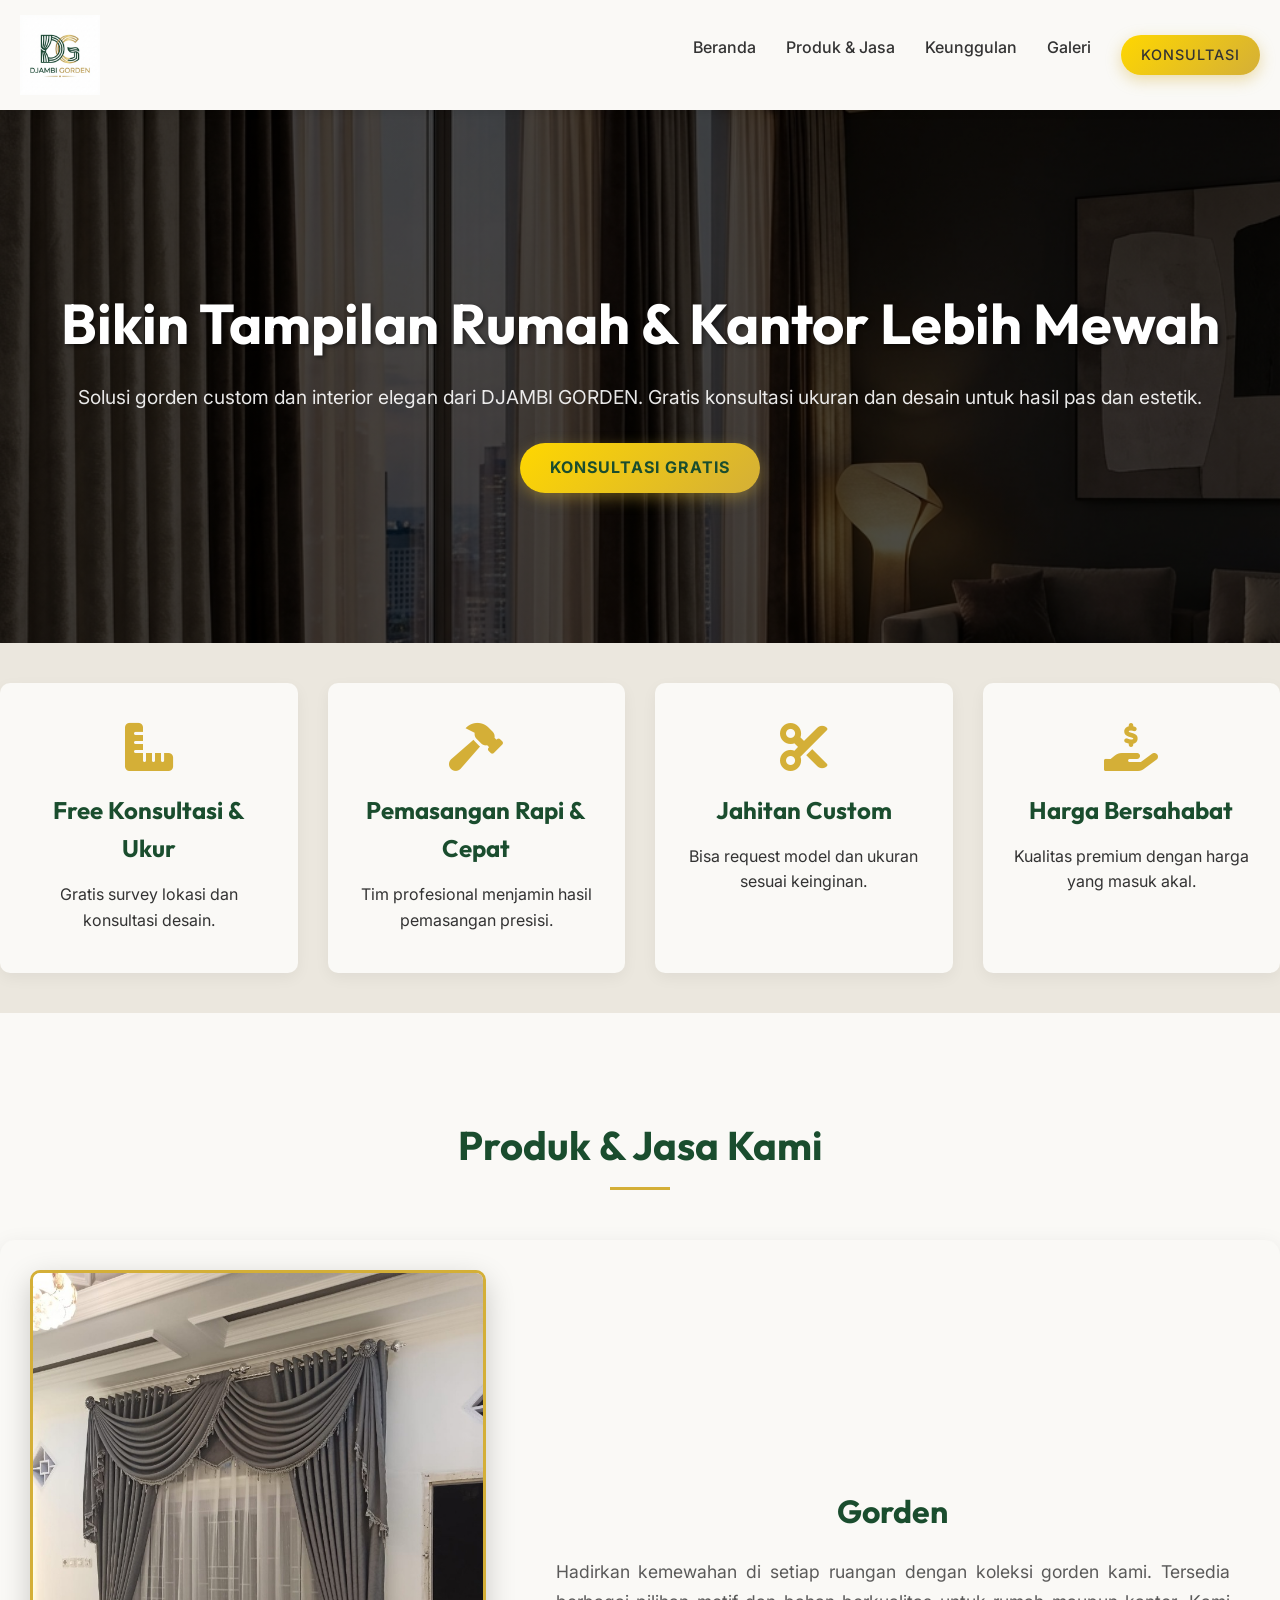
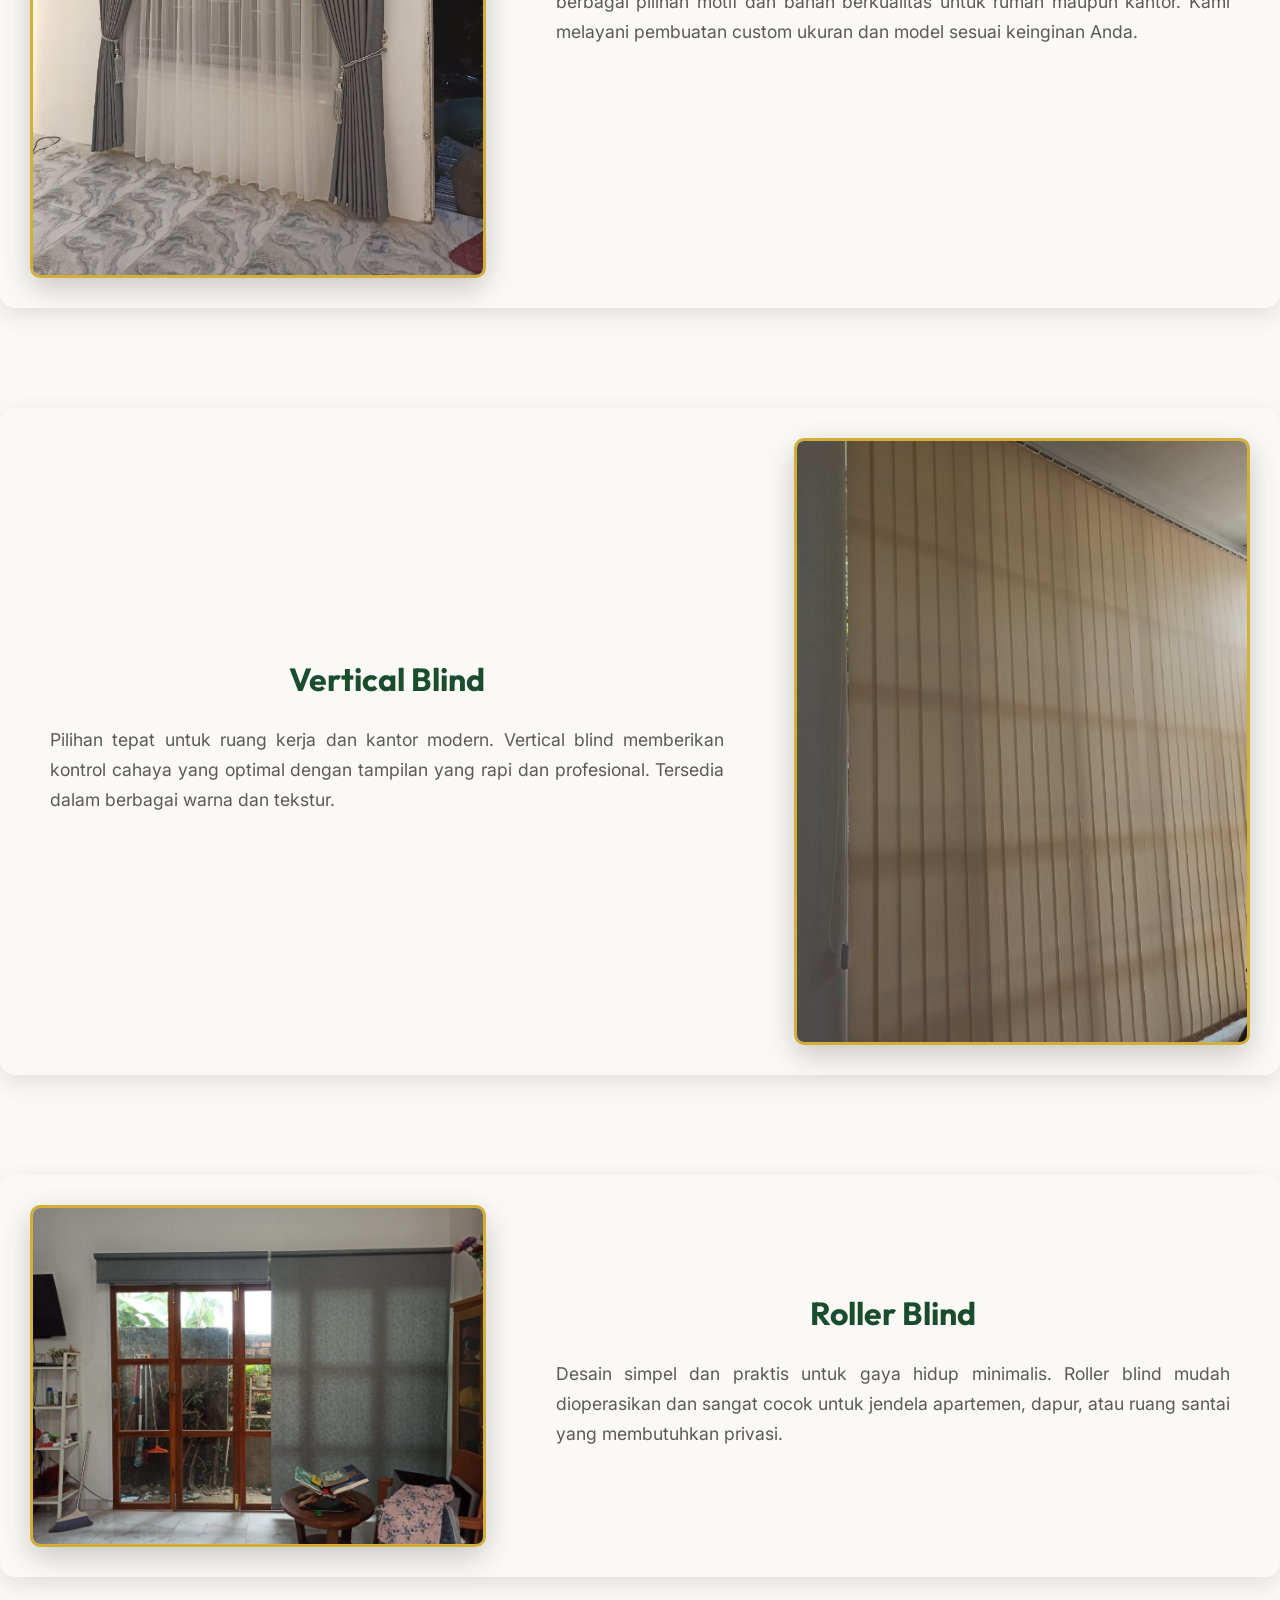
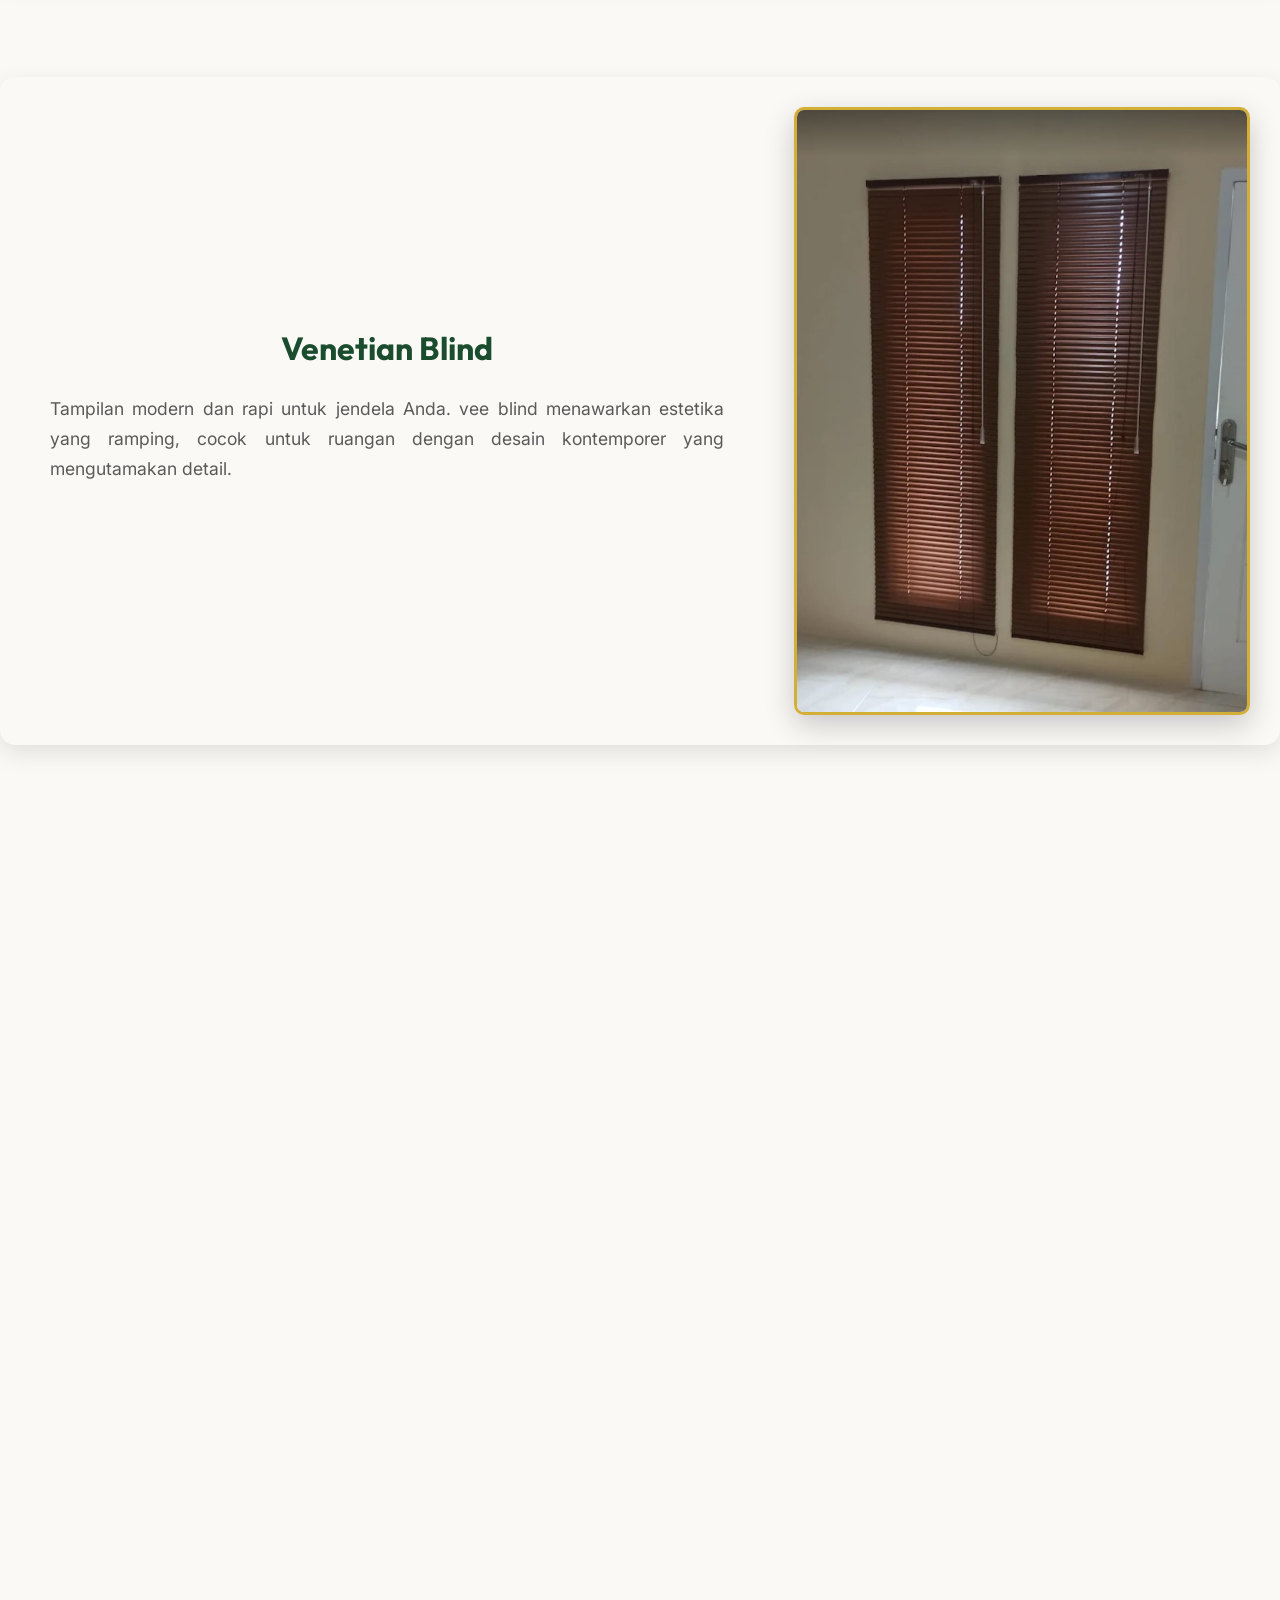
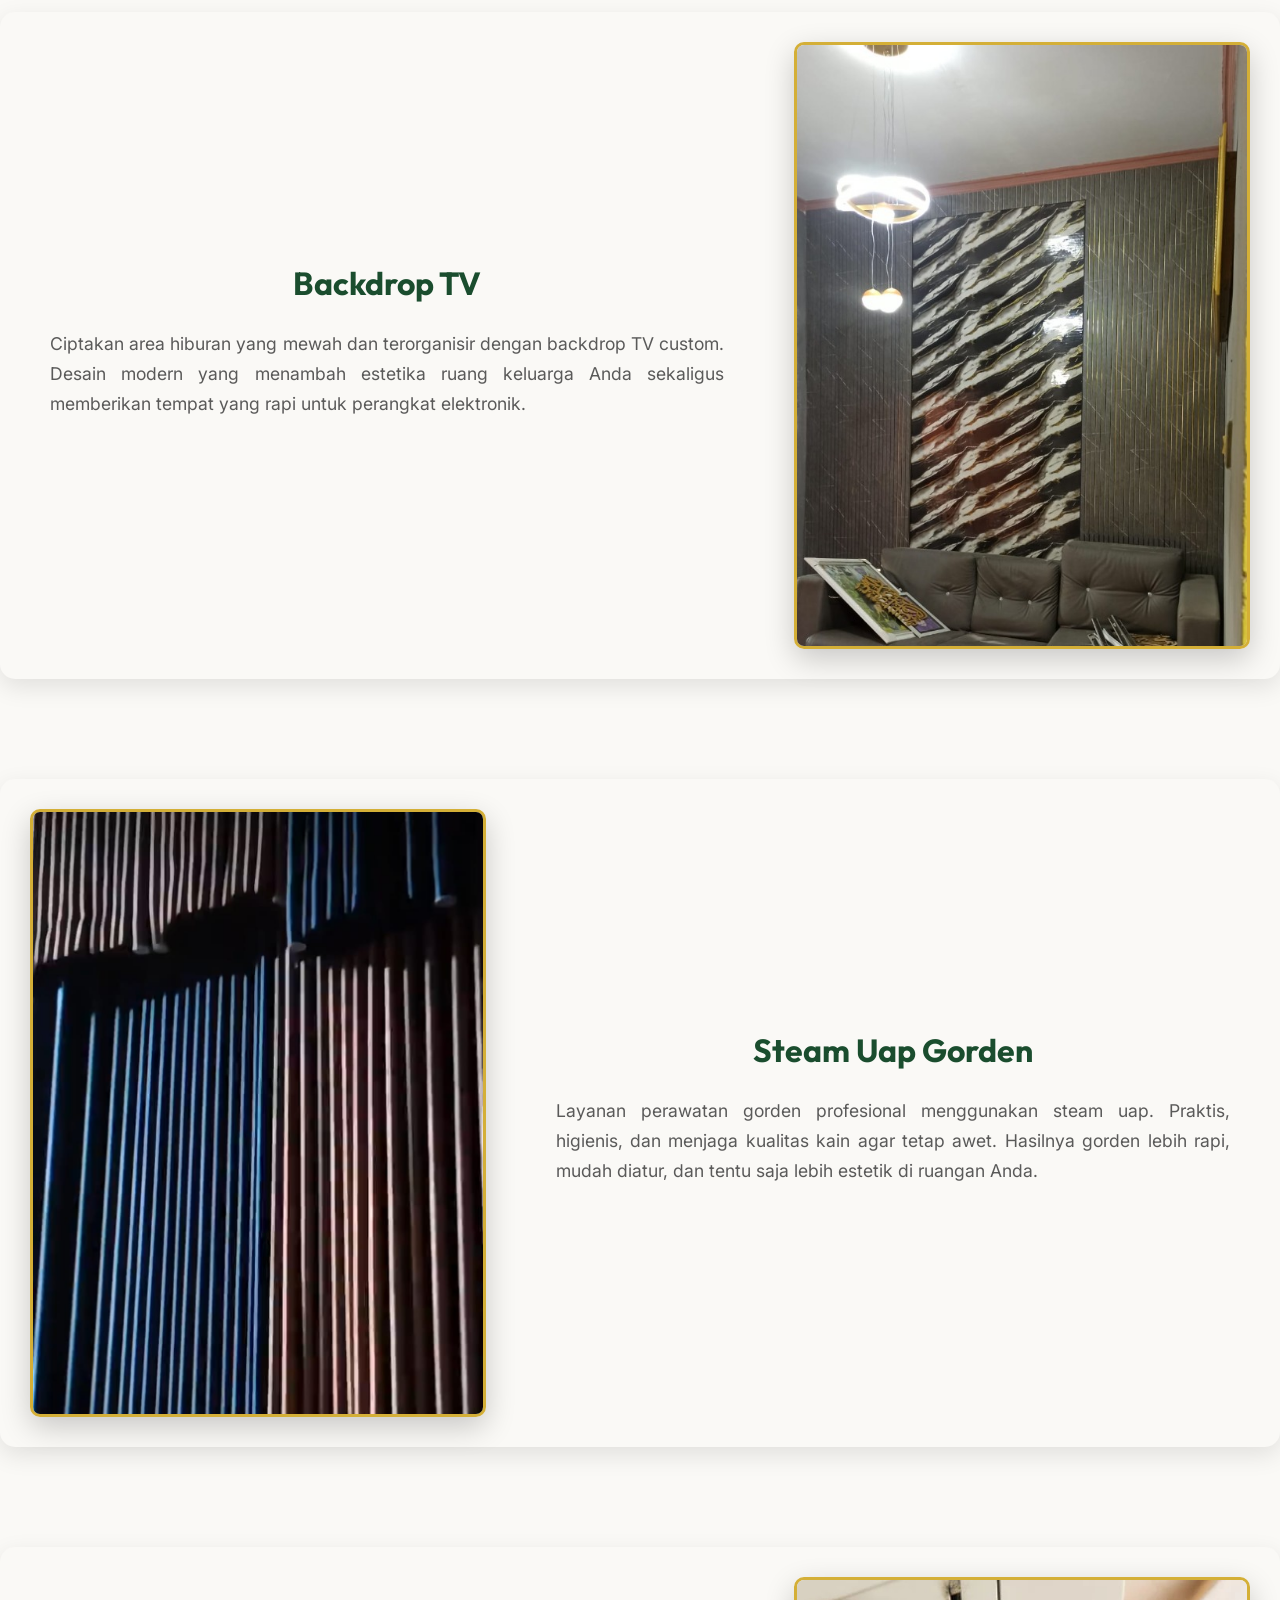
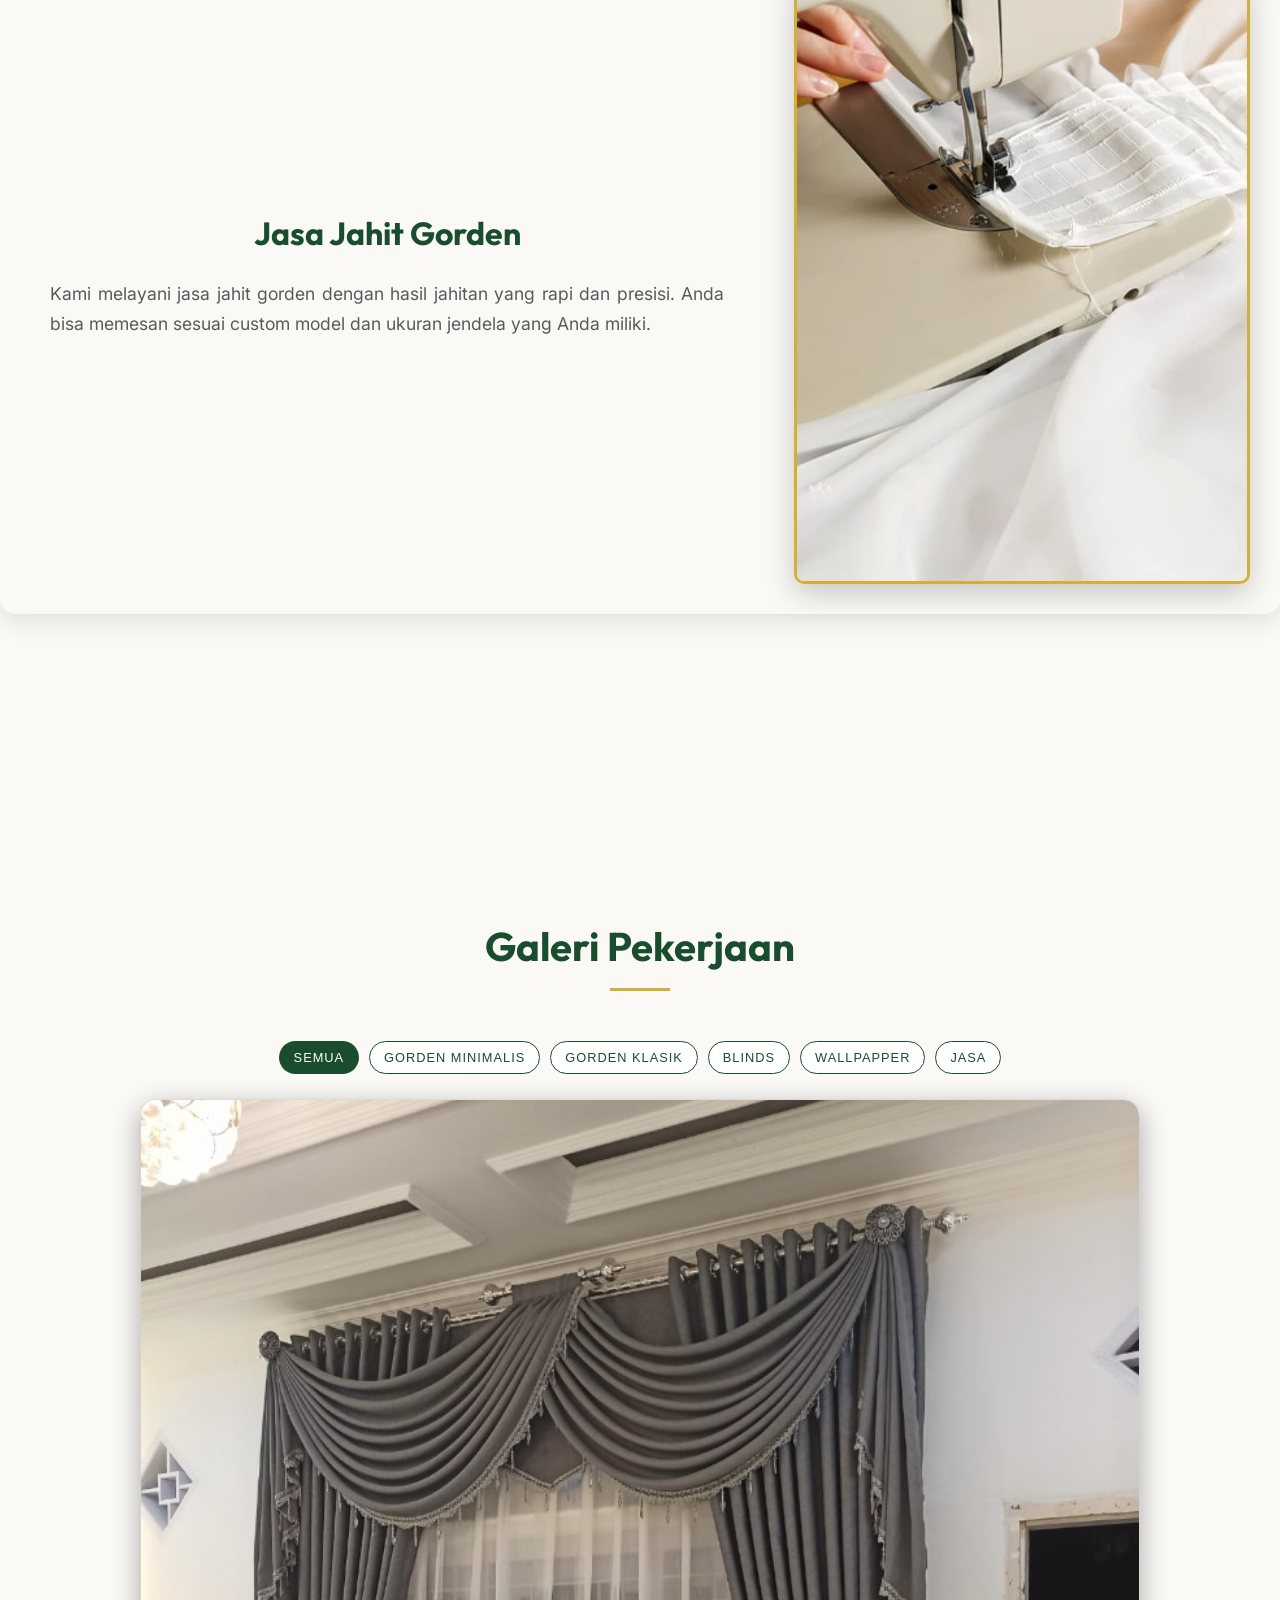
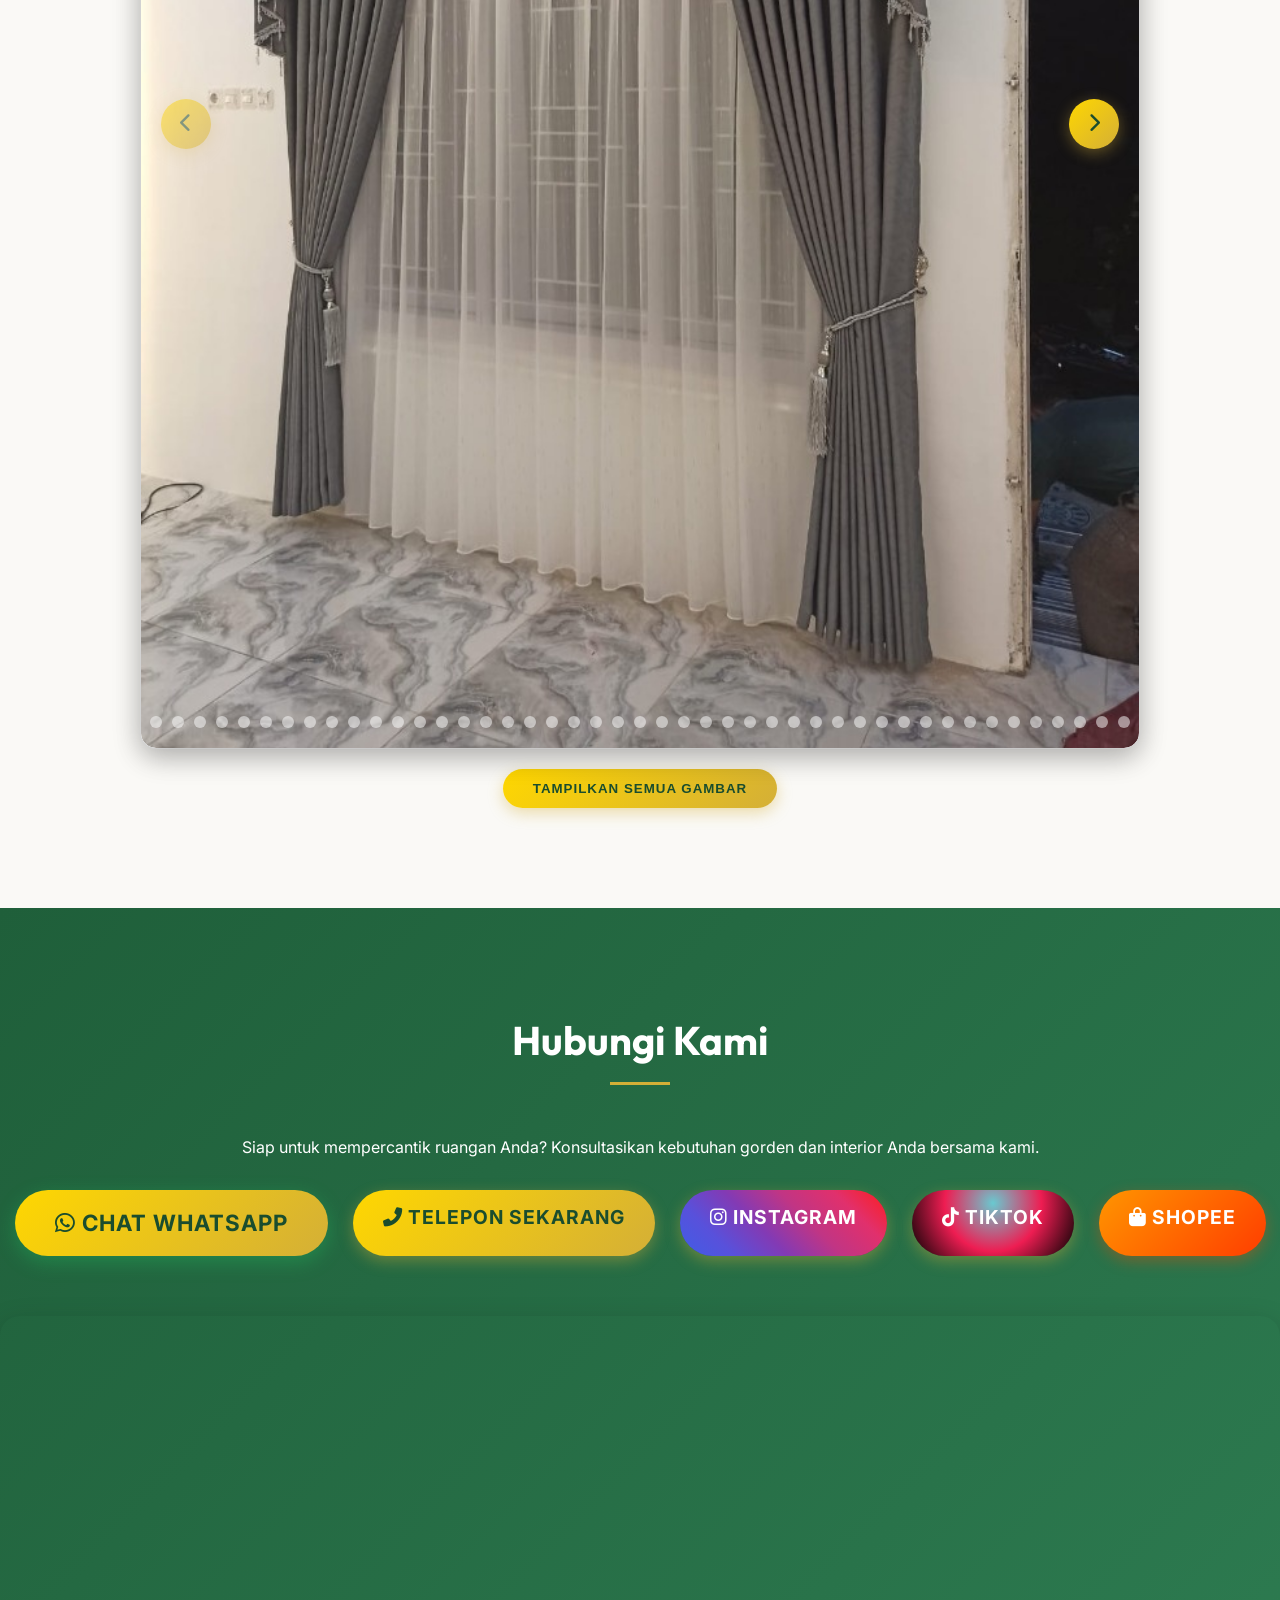
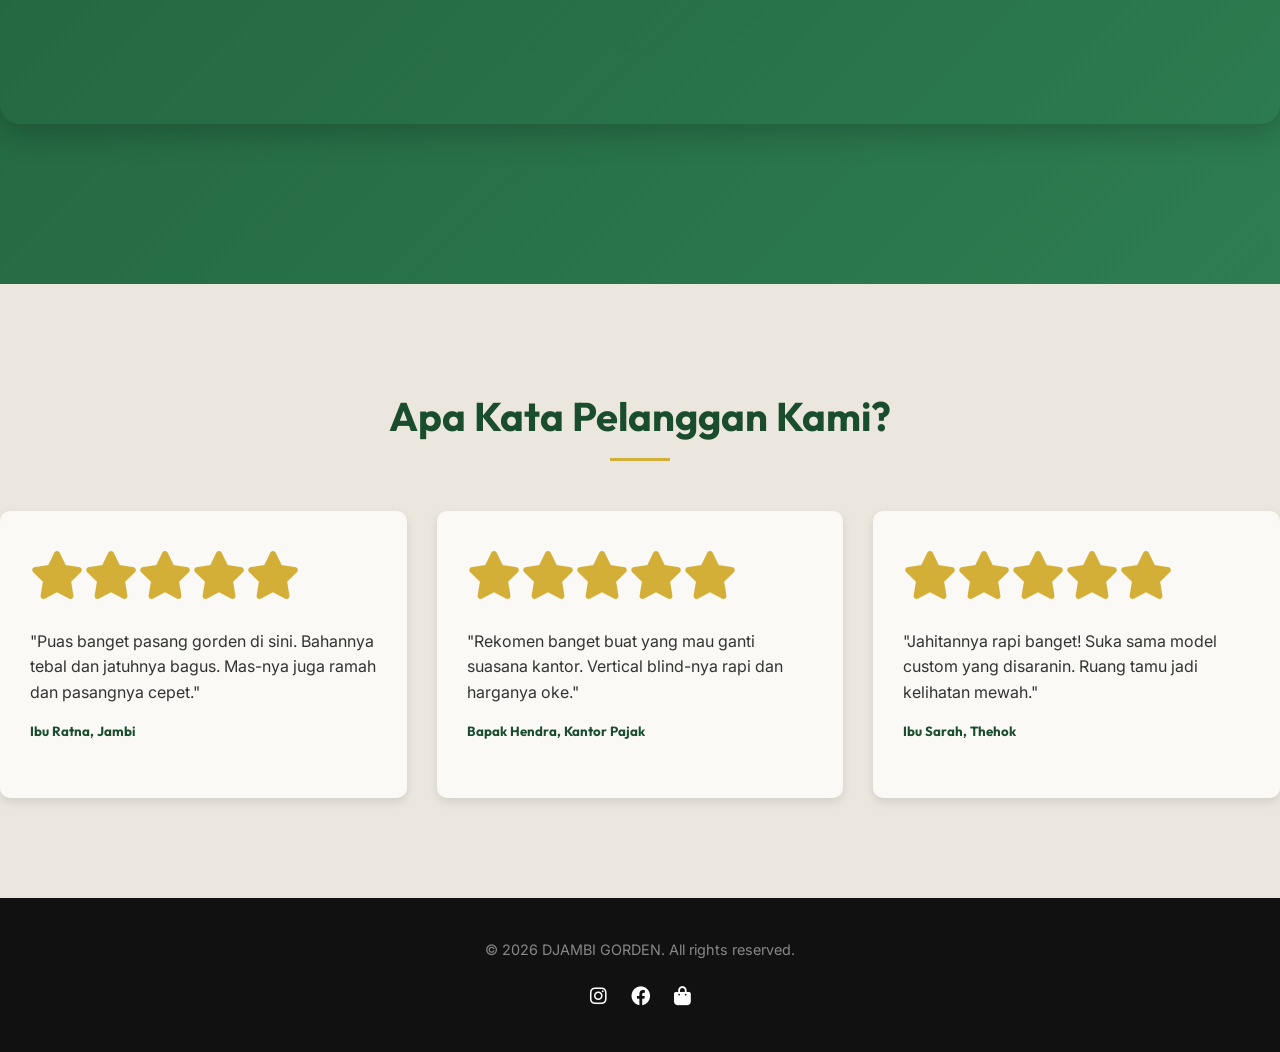
==== commit 10997bf5: "new klasik" ====
--- a/index.html
+++ b/index.html
@@ -211,60 +211,65 @@
                 <div class="slider-container">
                     <div class="slider-track">
                         <!-- GORDEN KLASIK -->
-                        <div class="gallery-slide" data-category="klasik"><img src="assets/gorden-real.jpg" alt="Gorden"></div>
-                        <div class="gallery-slide" data-category="klasik"><img src="assets/gorden-new.jpg" alt="Gorden"></div>
-                        <div class="gallery-slide" data-category="klasik"><img src="assets/gorden 11.jpeg" alt="Gorden"></div>
-                        <div class="gallery-slide" data-category="klasik"><img src="assets/gorden 4.jpeg" alt="Gorden"></div>
-                        <div class="gallery-slide" data-category="klasik"><img src="assets/gorden 5.jpeg" alt="Gorden"></div>
-                        <div class="gallery-slide" data-category="klasik"><img src="assets/gorden 6.jpeg" alt="Gorden"></div>
-                        <div class="gallery-slide" data-category="klasik"><img src="assets/gorden 7.jpeg" alt="Gorden"></div>
-                        <div class="gallery-slide" data-category="klasik"><img src="assets/gorden 8.jpeg" alt="Gorden"></div>
-                        <div class="gallery-slide" data-category="klasik"><img src="assets/gorden 10.jpeg" alt="Gorden"></div>
-                        <div class="gallery-slide" data-category="klasik"><img src="assets/gorden 12.jpeg" alt="Gorden"></div>
-                        <div class="gallery-slide" data-category="klasik"><img src="assets/gorden1.jpeg" alt="Gorden"></div>
-                        <div class="gallery-slide" data-category="klasik"><img src="assets/gorden111.jpeg" alt="Gorden"></div>
-                        <div class="gallery-slide" data-category="klasik"><img src="assets/gorden113.jpeg" alt="Gorden"></div>
-                        <div class="gallery-slide" data-category="klasik"><img src="assets/gorden114.jpeg" alt="Gorden"></div>
-                        <div class="gallery-slide" data-category="klasik"><img src="assets/gorden115.jpeg" alt="Gorden"></div>
-                        <div class="gallery-slide" data-category="klasik"><img src="assets/gorden116.jpeg" alt="Gorden"></div>
-                        <div class="gallery-slide" data-category="klasik"><img src="assets/gorden117.jpeg" alt="Gorden"></div>
-                        <div class="gallery-slide" data-category="klasik"><img src="assets/gorden118.jpeg" alt="Gorden"></div>
-                        <div class="gallery-slide" data-category="klasik"><img src="assets/gorden119.jpeg" alt="Gorden"></div>
-                        <div class="gallery-slide" data-category="klasik"><img src="assets/gorden120.jpeg" alt="Gorden"></div>
-                        <div class="gallery-slide" data-category="klasik"><img src="assets/klasik1.jpeg" alt="Gorden"></div>
-                        <div class="gallery-slide" data-category="klasik"><img src="assets/klasik2.jpeg" alt="Gorden"></div>
-                        <div class="gallery-slide" data-category="klasik"><img src="assets/klasik3.jpeg" alt="Gorden"></div>
+                        <div class="gallery-slide" data-category="klasik"><img src="assets/gorden-real.jpg" alt="Gorden klasik"></div>
+                        <div class="gallery-slide" data-category="klasik"><img src="assets/gorden-new.jpg" alt="Gorden klasik"></div>
+                        <div class="gallery-slide" data-category="klasik"><img src="assets/gorden 11.jpeg" alt="Gorden klasik"></div>
+                        <div class="gallery-slide" data-category="klasik"><img src="assets/gorden 4.jpeg" alt="Gorden klasik"></div>
+                        <div class="gallery-slide" data-category="klasik"><img src="assets/gorden 5.jpeg" alt="Gorden klasik"></div>
+                        <div class="gallery-slide" data-category="klasik"><img src="assets/gorden 6.jpeg" alt="Gorden klasik"></div>
+                        <div class="gallery-slide" data-category="klasik"><img src="assets/gorden 7.jpeg" alt="Gorden klasik"></div>
+                        <div class="gallery-slide" data-category="klasik"><img src="assets/gorden 8.jpeg" alt="Gorden klasik"></div>
+                        <div class="gallery-slide" data-category="klasik"><img src="assets/gorden 10.jpeg" alt="Gorden klasik"></div>
+                        <div class="gallery-slide" data-category="klasik"><img src="assets/gorden 12.jpeg" alt="Gorden klasik"></div>
+                        <div class="gallery-slide" data-category="klasik"><img src="assets/gorden1.jpeg" alt="Gorden klasik"></div>
+                        <div class="gallery-slide" data-category="klasik"><img src="assets/gorden111.jpeg" alt="Gorden klasik"></div>
+                        <div class="gallery-slide" data-category="klasik"><img src="assets/gorden113.jpeg" alt="Gorden klasik"></div>
+                        <div class="gallery-slide" data-category="klasik"><img src="assets/gorden114.jpeg" alt="Gorden Klasik"></div>
+                        <div class="gallery-slide" data-category="klasik"><img src="assets/gorden115.jpeg" alt="Gorden Klasik"></div>
+                        <div class="gallery-slide" data-category="klasik"><img src="assets/gorden116.jpeg" alt="Gorden Klasik"></div>
+                        <div class="gallery-slide" data-category="klasik"><img src="assets/gorden117.jpeg" alt="Gorden Klasik"></div>
+                        <div class="gallery-slide" data-category="klasik"><img src="assets/gorden118.jpeg" alt="Gorden Klasik"></div>
+                        <div class="gallery-slide" data-category="klasik"><img src="assets/gorden119.jpeg" alt="Gorden Klasik"></div>
+                        <div class="gallery-slide" data-category="klasik"><img src="assets/gorden120.jpeg" alt="Gorden Klasik"></div>
+                        <div class="gallery-slide" data-category="klasik"><img src="assets/klasik1.jpeg" alt="Gorden Klasik"></div>
+                        <div class="gallery-slide" data-category="klasik"><img src="assets/klasik2.jpeg" alt="Gorden Klasik"></div>
+                        <div class="gallery-slide" data-category="klasik"><img src="assets/klasik3.jpeg" alt="Gorden Klasik"></div>
+                        <div class="gallery-slide" data-category="klasik"><img src="assets/Klasik16.jpeg" alt="Gorden Klasik"></div>
+                        <div class="gallery-slide" data-category="klasik"><img src="assets/Klasik17.jpeg" alt="Gorden Klasik"></div>
+                        <div class="gallery-slide" data-category="klasik"><img src="assets/Klasik lampion.jpeg" alt="Gorden Klasik"></div>
+                        <div class="gallery-slide" data-category="klasik"><img src="assets/klasik lampion 2.jpeg" alt="Gorden Klasik"></div>
+                        
                         
                         <!-- GORDEN MINIMALIS -->
-                        <div class="gallery-slide" data-category="minimalis"><img src="assets/gorden 2.jpeg" alt="Gorden"></div>
-                        <div class="gallery-slide" data-category="minimalis"><img src="assets/gorden 3.jpeg" alt="Gorden"></div>
-                        <div class="gallery-slide" data-category="minimalis"><img src="assets/gorden 9.jpeg" alt="Gorden"></div>
-                        <div class="gallery-slide" data-category="minimalis"><img src="assets/gorden112.jpeg" alt="Gorden"></div>
-                        <div class="gallery-slide" data-category="minimalis"><img src="assets/gorden pajangan.jpeg" alt="Gorden"></div>
-                        <div class="gallery-slide" data-category="minimalis"><img src="assets/minim1.jpeg" alt="Gorden"></div>
-                        <div class="gallery-slide" data-category="minimalis"><img src="assets/minim2.jpeg" alt="Gorden"></div>
-                        <div class="gallery-slide" data-category="minimalis"><img src="assets/minim3.jpeg" alt="Gorden"></div>
-                        <div class="gallery-slide" data-category="minimalis"><img src="assets/minim4.jpeg" alt="Gorden"></div>
-                        <div class="gallery-slide" data-category="minimalis"><img src="assets/minim5.jpeg" alt="Gorden"></div>
-                        <div class="gallery-slide" data-category="minimalis"><img src="assets/minim11.png" alt="Gorden"></div>
-                        <div class="gallery-slide" data-category="minimalis"><img src="assets/minim12.png" alt="Gorden"></div>
-                        <div class="gallery-slide" data-category="minimalis"><img src="assets/gorden.png" alt="Gorden"></div>
-                        <div class="gallery-slide" data-category="minimalis"><img src="assets/- (1).jpg" alt="Gorden"></div>
-                        <div class="gallery-slide" data-category="minimalis"><img src="assets/- (2).jpg" alt="Gorden"></div>
+                        <div class="gallery-slide" data-category="minimalis"><img src="assets/gorden 2.jpeg" alt="Gorden Minimalis"></div>
+                        <div class="gallery-slide" data-category="minimalis"><img src="assets/gorden 3.jpeg" alt="Gorden Minimalis"></div>
+                        <div class="gallery-slide" data-category="minimalis"><img src="assets/gorden 9.jpeg" alt="Gorden Minimalis"></div>
+                        <div class="gallery-slide" data-category="minimalis"><img src="assets/gorden112.jpeg" alt="Gorden Minimalis"></div>
+                        <div class="gallery-slide" data-category="minimalis"><img src="assets/gorden pajangan.jpeg" alt="Gorden Minimalis"></div>
+                        <div class="gallery-slide" data-category="minimalis"><img src="assets/minim1.jpeg" alt="Gorden Minimalis"></div>
+                        <div class="gallery-slide" data-category="minimalis"><img src="assets/minim2.jpeg" alt="Gorden Minimalis"></div>
+                        <div class="gallery-slide" data-category="minimalis"><img src="assets/minim3.jpeg" alt="Gorden Minimalis"></div>
+                        <div class="gallery-slide" data-category="minimalis"><img src="assets/minim4.jpeg" alt="Gorden Minimalis"></div>
+                        <div class="gallery-slide" data-category="minimalis"><img src="assets/minim5.jpeg" alt="Gorden Minimalis"></div>
+                        <div class="gallery-slide" data-category="minimalis"><img src="assets/minim11.png" alt="Gorden Minimalis"></div>
+                        <div class="gallery-slide" data-category="minimalis"><img src="assets/minim12.png" alt="Gorden Minimalis"></div>
+                        <div class="gallery-slide" data-category="minimalis"><img src="assets/gorden.png" alt="Gorden Minimalis"></div>
+                        <div class="gallery-slide" data-category="minimalis"><img src="assets/- (1).jpg" alt="Gorden Minimalis"></div>
+                        <div class="gallery-slide" data-category="minimalis"><img src="assets/- (2).jpg" alt="Gorden Minimalis"></div>
                         
                         <!-- BLINDS -->
-                        <div class="gallery-slide" data-category="blinds"><img src="assets/roller-blind-real.jpg" alt="Blind"></div>
-                        <div class="gallery-slide" data-category="blinds"><img src="assets/venetian-blind-real.jpg" alt="Blind"></div>
-                        <div class="gallery-slide" data-category="blinds"><img src="assets/vertical-blind-real.jpg" alt="Blind"></div>
-                        <div class="gallery-slide" data-category="blinds"><img src="assets/vertical-blind.png" alt="Blind"></div>
-                        <div class="gallery-slide" data-category="blinds"><img src="assets/vertical.jpeg" alt="Blind"></div>
-                        <div class="gallery-slide" data-category="blinds"><img src="assets/vertical 1.jpeg" alt="Blind"></div>
-                        <div class="gallery-slide" data-category="blinds"><img src="assets/vertical2.jpeg" alt="Blind"></div>
-                        <div class="gallery-slide" data-category="blinds"><img src="assets/roller1.jpeg" alt="Blind"></div>
-                        <div class="gallery-slide" data-category="blinds"><img src="assets/roller2.jpeg" alt="Blind"></div>
-                        <div class="gallery-slide" data-category="blinds"><img src="assets/roller3.jpeg" alt="Blind"></div>
-                        <div class="gallery-slide" data-category="blinds"><img src="assets/roller4.jpeg" alt="Blind"></div>
-                        <div class="gallery-slide" data-category="blinds"><img src="assets/roller blind.jpeg" alt="Blind"></div>
+                        <div class="gallery-slide" data-category="blinds"><img src="assets/roller-blind-real.jpg" alt=" Roller Blind"></div>
+                        <div class="gallery-slide" data-category="blinds"><img src="assets/venetian-blind-real.jpg" alt="Venetian Blind"></div>
+                        <div class="gallery-slide" data-category="blinds"><img src="assets/vertical-blind-real.jpg" alt="Vertical Blind"></div>
+                        <div class="gallery-slide" data-category="blinds"><img src="assets/vertical-blind.png" alt="Vertical Blind"></div>
+                        <div class="gallery-slide" data-category="blinds"><img src="assets/vertical.jpeg" alt="Vertical Blind"></div>
+                        <div class="gallery-slide" data-category="blinds"><img src="assets/vertical 1.jpeg" alt="Vertical Blind"></div>
+                        <div class="gallery-slide" data-category="blinds"><img src="assets/vertical2.jpeg" alt="Vertical Blind"></div>
+                        <div class="gallery-slide" data-category="blinds"><img src="assets/roller1.jpeg" alt=" Roller Blind"></div>
+                        <div class="gallery-slide" data-category="blinds"><img src="assets/roller2.jpeg" alt=" Roller Blind"></div>
+                        <div class="gallery-slide" data-category="blinds"><img src="assets/roller3.jpeg" alt=" Roller Blind"></div>
+                        <div class="gallery-slide" data-category="blinds"><img src="assets/roller4.jpeg" alt=" Roller Blind"></div>
+                        <div class="gallery-slide" data-category="blinds"><img src="assets/roller blind.jpeg" alt=" Roller Blind"></div>
                         
                         <!-- WALLPAPER & BACKDROP -->
                         <div class="gallery-slide" data-category="wallpaper"><img src="assets/wallpaper-real.jpg" alt="Wallpaper"></div>
@@ -301,65 +306,69 @@
 
             <div class="gallery-grid">
                 <!-- GORDEN KLASIK -->
-                <div class="gallery-item fade-in" data-category="klasik"><img src="assets/gorden-real.jpg" alt="Gorden"></div>
-                <div class="gallery-item fade-in" data-category="klasik"><img src="assets/gorden-new.jpg" alt="Gorden"></div>
-                <div class="gallery-item fade-in" data-category="klasik"><img src="assets/gorden 11.jpeg" alt="Gorden"></div>
-                <div class="gallery-item fade-in" data-category="klasik"><img src="assets/gorden 4.jpeg" alt="Gorden"></div>
-                <div class="gallery-item fade-in" data-category="klasik"><img src="assets/gorden 5.jpeg" alt="Gorden"></div>
-                <div class="gallery-item fade-in" data-category="klasik"><img src="assets/gorden 6.jpeg" alt="Gorden"></div>
-                <div class="gallery-item fade-in" data-category="klasik"><img src="assets/gorden 7.jpeg" alt="Gorden"></div>
-                <div class="gallery-item fade-in" data-category="klasik"><img src="assets/gorden 8.jpeg" alt="Gorden"></div>
-                <div class="gallery-item fade-in" data-category="klasik"><img src="assets/gorden 10.jpeg" alt="Gorden"></div>
-                <div class="gallery-item fade-in" data-category="klasik"><img src="assets/gorden 12.jpeg" alt="Gorden"></div>
-                <div class="gallery-item fade-in" data-category="klasik"><img src="assets/gorden1.jpeg" alt="Gorden"></div>
-                <div class="gallery-item fade-in" data-category="klasik"><img src="assets/gorden111.jpeg" alt="Gorden"></div>
-                <div class="gallery-item fade-in" data-category="klasik"><img src="assets/gorden113.jpeg" alt="Gorden"></div>
-                <div class="gallery-item fade-in" data-category="klasik"><img src="assets/gorden114.jpeg" alt="Gorden"></div>
-                <div class="gallery-item fade-in" data-category="klasik"><img src="assets/gorden115.jpeg" alt="Gorden"></div>
-                <div class="gallery-item fade-in" data-category="klasik"><img src="assets/gorden116.jpeg" alt="Gorden"></div>
-                <div class="gallery-item fade-in" data-category="klasik"><img src="assets/gorden117.jpeg" alt="Gorden"></div>
-                <div class="gallery-item fade-in" data-category="klasik"><img src="assets/gorden118.jpeg" alt="Gorden"></div>
-                <div class="gallery-item fade-in" data-category="klasik"><img src="assets/gorden119.jpeg" alt="Gorden"></div>
-                <div class="gallery-item fade-in" data-category="klasik"><img src="assets/gorden120.jpeg" alt="Gorden"></div>
-                <div class="gallery-item fade-in" data-category="klasik"><img src="assets/klasik1.jpeg" alt="Gorden"></div>
-                <div class="gallery-item fade-in" data-category="klasik"><img src="assets/klasik2.jpeg" alt="Gorden"></div>
-                <div class="gallery-item fade-in" data-category="klasik"><img src="assets/klasik3.jpeg" alt="Gorden"></div>
-                <div class="gallery-item fade-in" data-category="klasik"><img src="assets/Klasik16.jpeg" alt="Gorden"></div>
-                <div class="gallery-item fade-in" data-category="klasik"><img src="assets/Klasik17.jpeg" alt="Gorden"></div>
-                
+                <div class="gallery-item fade-in" data-category="klasik"><img src="assets/gorden-real.jpg" alt="Gorden Klasik"></div>
+                <div class="gallery-item fade-in" data-category="klasik"><img src="assets/gorden 11.jpeg" alt="Gorden Klasik"></div>
+                <div class="gallery-item fade-in" data-category="klasik"><img src="assets/gorden 4.jpeg" alt="Gorden Klasik"></div>
+                <div class="gallery-item fade-in" data-category="klasik"><img src="assets/gorden 5.jpeg" alt="Gorden Klasik"></div>
+                <div class="gallery-item fade-in" data-category="klasik"><img src="assets/gorden 6.jpeg" alt="Gorden Klasik"></div>
+                <div class="gallery-item fade-in" data-category="klasik"><img src="assets/gorden 7.jpeg" alt="Gorden Klasik"></div>
+                <div class="gallery-item fade-in" data-category="klasik"><img src="assets/gorden 8.jpeg" alt="Gorden Klasik"></div>
+                <div class="gallery-item fade-in" data-category="minimalis"><img src="assets/gorden 10.jpeg" alt="Gorden Minimalis"></div>
+                <div class="gallery-item fade-in" data-category="minimalis"><img src="assets/gorden 12.jpeg" alt="Gorden Minimalis"></div>
+                <div class="gallery-item fade-in" data-category="klasik"><img src="assets/gorden1.jpeg" alt="Gorden Klasik"></div>
+                <div class="gallery-item fade-in" data-category="klasik"><img src="assets/gorden111.jpeg" alt="Gorden Klasik"></div>
+                <div class="gallery-item fade-in" data-category="klasik"><img src="assets/gorden113.jpeg" alt="Gorden Klasik"></div>
+                <div class="gallery-item fade-in" data-category="klasik"><img src="assets/gorden114.jpeg" alt="Gorden Klasik"></div>
+                <div class="gallery-item fade-in" data-category="klasik"><img src="assets/gorden115.jpeg" alt="Gorden Klasik"></div>
+                <div class="gallery-item fade-in" data-category="klasik"><img src="assets/gorden116.jpeg" alt="Gorden Klasik"></div>
+                <div class="gallery-item fade-in" data-category="klasik"><img src="assets/gorden117.jpeg" alt="Gorden Klasik"></div>
+                <div class="gallery-item fade-in" data-category="klasik"><img src="assets/gorden118.jpeg" alt="Gorden Klasik"></div>
+                <div class="gallery-item fade-in" data-category="klasik"><img src="assets/gorden119.jpeg" alt="Gorden Klasik"></div>
+                <div class="gallery-item fade-in" data-category="klasik"><img src="assets/gorden120.jpeg" alt="Gorden Klasik"></div>
+                <div class="gallery-item fade-in" data-category="klasik"><img src="assets/klasik1.jpeg" alt="Gorden Klasik"></div>
+                <div class="gallery-item fade-in" data-category="klasik"><img src="assets/klasik2.jpeg" alt="Gorden Klasik"></div>
+                <div class="gallery-item fade-in" data-category="klasik"><img src="assets/klasik3.jpeg" alt="Gorden Klasik"></div>
+                <div class="gallery-item fade-in" data-category="klasik"><img src="assets/Klasik16.jpeg" alt="Gorden Klasik"></div>
+                <div class="gallery-item fade-in" data-category="klasik"><img src="assets/Klasik17.jpeg" alt="Gorden Klasik"></div>
+                <div class="gallery-item fade-in" data-category="klasik"><img src="assets/Klasik lampion.jpeg" alt="Gorden Klasik"></div>
+                <div class="gallery-item fade-in" data-category="klasik"><img src="assets/Klasik lampion 2.jpeg" alt="Gorden Klasik"></div>
+                <div class="gallery-item fade-in" data-category="klasik"><img src="assets/Klasik11 (1).jpeg" alt="Gorden Klasik"></div>
+                <div class="gallery-item fade-in" data-category="klasik"><img src="assets/Klasik11 (2).jpeg" alt="Gorden Klasik"></div>
+                <div class="gallery-item fade-in" data-category="klasik"><img src="assets/Klasik11 (3).jpeg" alt="Gorden Klasik"></div>
+
                 <!-- GORDEN MINIMALIS -->
-                <div class="gallery-item fade-in" data-category="minimalis"><img src="assets/gorden 2.jpeg" alt="Gorden"></div>
-                <div class="gallery-item fade-in" data-category="minimalis"><img src="assets/gorden 3.jpeg" alt="Gorden"></div>
-                <div class="gallery-item fade-in" data-category="minimalis"><img src="assets/gorden 9.jpeg" alt="Gorden"></div>
-                <div class="gallery-item fade-in" data-category="minimalis"><img src="assets/gorden112.jpeg" alt="Gorden"></div>
-                <div class="gallery-item fade-in" data-category="minimalis"><img src="assets/minim1.jpeg" alt="Gorden"></div>
-                <div class="gallery-item fade-in" data-category="minimalis"><img src="assets/minim2.jpeg" alt="Gorden"></div>
-                <div class="gallery-item fade-in" data-category="minimalis"><img src="assets/minim3.jpeg" alt="Gorden"></div>
-                <div class="gallery-item fade-in" data-category="minimalis"><img src="assets/minim4.jpeg" alt="Gorden"></div>
-                <div class="gallery-item fade-in" data-category="minimalis"><img src="assets/minim5.jpeg" alt="Gorden"></div>
-                <div class="gallery-item fade-in" data-category="minimalis"><img src="assets/minim11.png" alt="Gorden"></div>
-                <div class="gallery-item fade-in" data-category="minimalis"><img src="assets/minim12.png" alt="Gorden"></div>
-                <div class="gallery-item fade-in" data-category="minimalis"><img src="assets/- (1).jpg" alt="Gorden"></div>
-                <div class="gallery-item fade-in" data-category="minimalis"><img src="assets/Minim101.jpeg" alt="Gorden"></div>
-                <div class="gallery-item fade-in" data-category="minimalis"><img src="assets/Minim102.jpeg" alt="Gorden"></div>
-                <div class="gallery-item fade-in" data-category="minimalis"><img src="assets/Minim103.jpeg" alt="Gorden"></div>
-                <div class="gallery-item fade-in" data-category="minimalis"><img src="assets/Minim104.jpeg" alt="Gorden"></div>
+                <div class="gallery-item fade-in" data-category="minimalis"><img src="assets/gorden 2.jpeg" alt="Gorden Minimalis"></div>
+                <div class="gallery-item fade-in" data-category="minimalis"><img src="assets/gorden 3.jpeg" alt="Gorden Minimalis"></div>
+                <div class="gallery-item fade-in" data-category="minimalis"><img src="assets/gorden 9.jpeg" alt="Gorden Minimalis"></div>
+                <div class="gallery-item fade-in" data-category="minimalis"><img src="assets/gorden112.jpeg" alt="Gorden Minimalis"></div>
+                <div class="gallery-item fade-in" data-category="minimalis"><img src="assets/minim1.jpeg" alt="Gorden Minimalis"></div>
+                <div class="gallery-item fade-in" data-category="minimalis"><img src="assets/minim2.jpeg" alt="Gorden Minimalis"></div>
+                <div class="gallery-item fade-in" data-category="minimalis"><img src="assets/minim3.jpeg" alt="Gorden Minimalis"></div>
+                <div class="gallery-item fade-in" data-category="minimalis"><img src="assets/minim4.jpeg" alt="Gorden Minimalis"></div>
+                <div class="gallery-item fade-in" data-category="minimalis"><img src="assets/minim5.jpeg" alt="Gorden Minimalis"></div>
+                <div class="gallery-item fade-in" data-category="minimalis"><img src="assets/minim11.png" alt="Gorden Minimalis"></div>
+                <div class="gallery-item fade-in" data-category="minimalis"><img src="assets/minim12.png" alt="Gorden Minimalis"></div>
+                <div class="gallery-item fade-in" data-category="minimalis"><img src="assets/- (1).jpg" alt="Gorden Minimalis"></div>
+                <div class="gallery-item fade-in" data-category="minimalis"><img src="assets/Minim101.jpeg" alt="Gorden Minimalis"></div>
+                <div class="gallery-item fade-in" data-category="minimalis"><img src="assets/Minim102.jpeg" alt="Gorden Minimalis"></div>
+                <div class="gallery-item fade-in" data-category="minimalis"><img src="assets/Minim103.jpeg" alt="Gorden Minimalis"></div>
+                <div class="gallery-item fade-in" data-category="minimalis"><img src="assets/Minim104.jpeg" alt="Gorden Minimalis"></div>
              
 
                 
                 <!-- BLINDS -->
-                <div class="gallery-item fade-in" data-category="blinds"><img src="assets/roller-blind-real.jpg" alt="Blind"></div>
-                <div class="gallery-item fade-in" data-category="blinds"><img src="assets/venetian-blind-real.jpg" alt="Blind"></div>
-                <div class="gallery-item fade-in" data-category="blinds"><img src="assets/vertical-blind-real.jpg" alt="Blind"></div>
-                <div class="gallery-item fade-in" data-category="blinds"><img src="assets/vertical-blind.png" alt="Blind"></div>
-                <div class="gallery-item fade-in" data-category="blinds"><img src="assets/vertical.jpeg" alt="Blind"></div>
-                <div class="gallery-item fade-in" data-category="blinds"><img src="assets/vertical 1.jpeg" alt="Blind"></div>
-                <div class="gallery-item fade-in" data-category="blinds"><img src="assets/vertical2.jpeg" alt="Blind"></div>
-                <div class="gallery-item fade-in" data-category="blinds"><img src="assets/roller1.jpeg" alt="Blind"></div>
-                <div class="gallery-item fade-in" data-category="blinds"><img src="assets/roller2.jpeg" alt="Blind"></div>
-                <div class="gallery-item fade-in" data-category="blinds"><img src="assets/roller3.jpeg" alt="Blind"></div>
-                <div class="gallery-item fade-in" data-category="blinds"><img src="assets/roller4.jpeg" alt="Blind"></div>
-                <div class="gallery-item fade-in" data-category="blinds"><img src="assets/roller blind.jpeg" alt="Blind"></div>
+                <div class="gallery-item fade-in" data-category="blinds"><img src="assets/roller-blind-real.jpg" alt=" Roller Blind"></div>
+                <div class="gallery-item fade-in" data-category="blinds"><img src="assets/venetian-blind-real.jpg" alt="Venetian Blind"></div>
+                <div class="gallery-item fade-in" data-category="blinds"><img src="assets/vertical-blind-real.jpg" alt="Vertical Blind"></div>
+                <div class="gallery-item fade-in" data-category="blinds"><img src="assets/vertical-blind.png" alt="Vertical Blind"></div>
+                <div class="gallery-item fade-in" data-category="blinds"><img src="assets/vertical.jpeg" alt="Vertical Blind"></div>
+                <div class="gallery-item fade-in" data-category="blinds"><img src="assets/vertical 1.jpeg" alt="Vertical Blind"></div>
+                <div class="gallery-item fade-in" data-category="blinds"><img src="assets/vertical2.jpeg" alt="Vertical Blind"></div>
+                <div class="gallery-item fade-in" data-category="blinds"><img src="assets/roller1.jpeg" alt=" Roller Blind"></div>
+                <div class="gallery-item fade-in" data-category="blinds"><img src="assets/roller2.jpeg" alt=" Roller Blind"></div>
+                <div class="gallery-item fade-in" data-category="blinds"><img src="assets/roller3.jpeg" alt=" Roller Blind"></div>
+                <div class="gallery-item fade-in" data-category="blinds"><img src="assets/roller4.jpeg" alt=" Roller Blind"></div>
+                <div class="gallery-item fade-in" data-category="blinds"><img src="assets/roller blind.jpeg" alt=" Roller Blind"></div>
                 
                 <!-- WALLPAPER & BACKDROP -->
                 <div class="gallery-item fade-in" data-category="wallpaper"><img src="assets/wallpaper-real.jpg" alt="Wallpaper"></div>
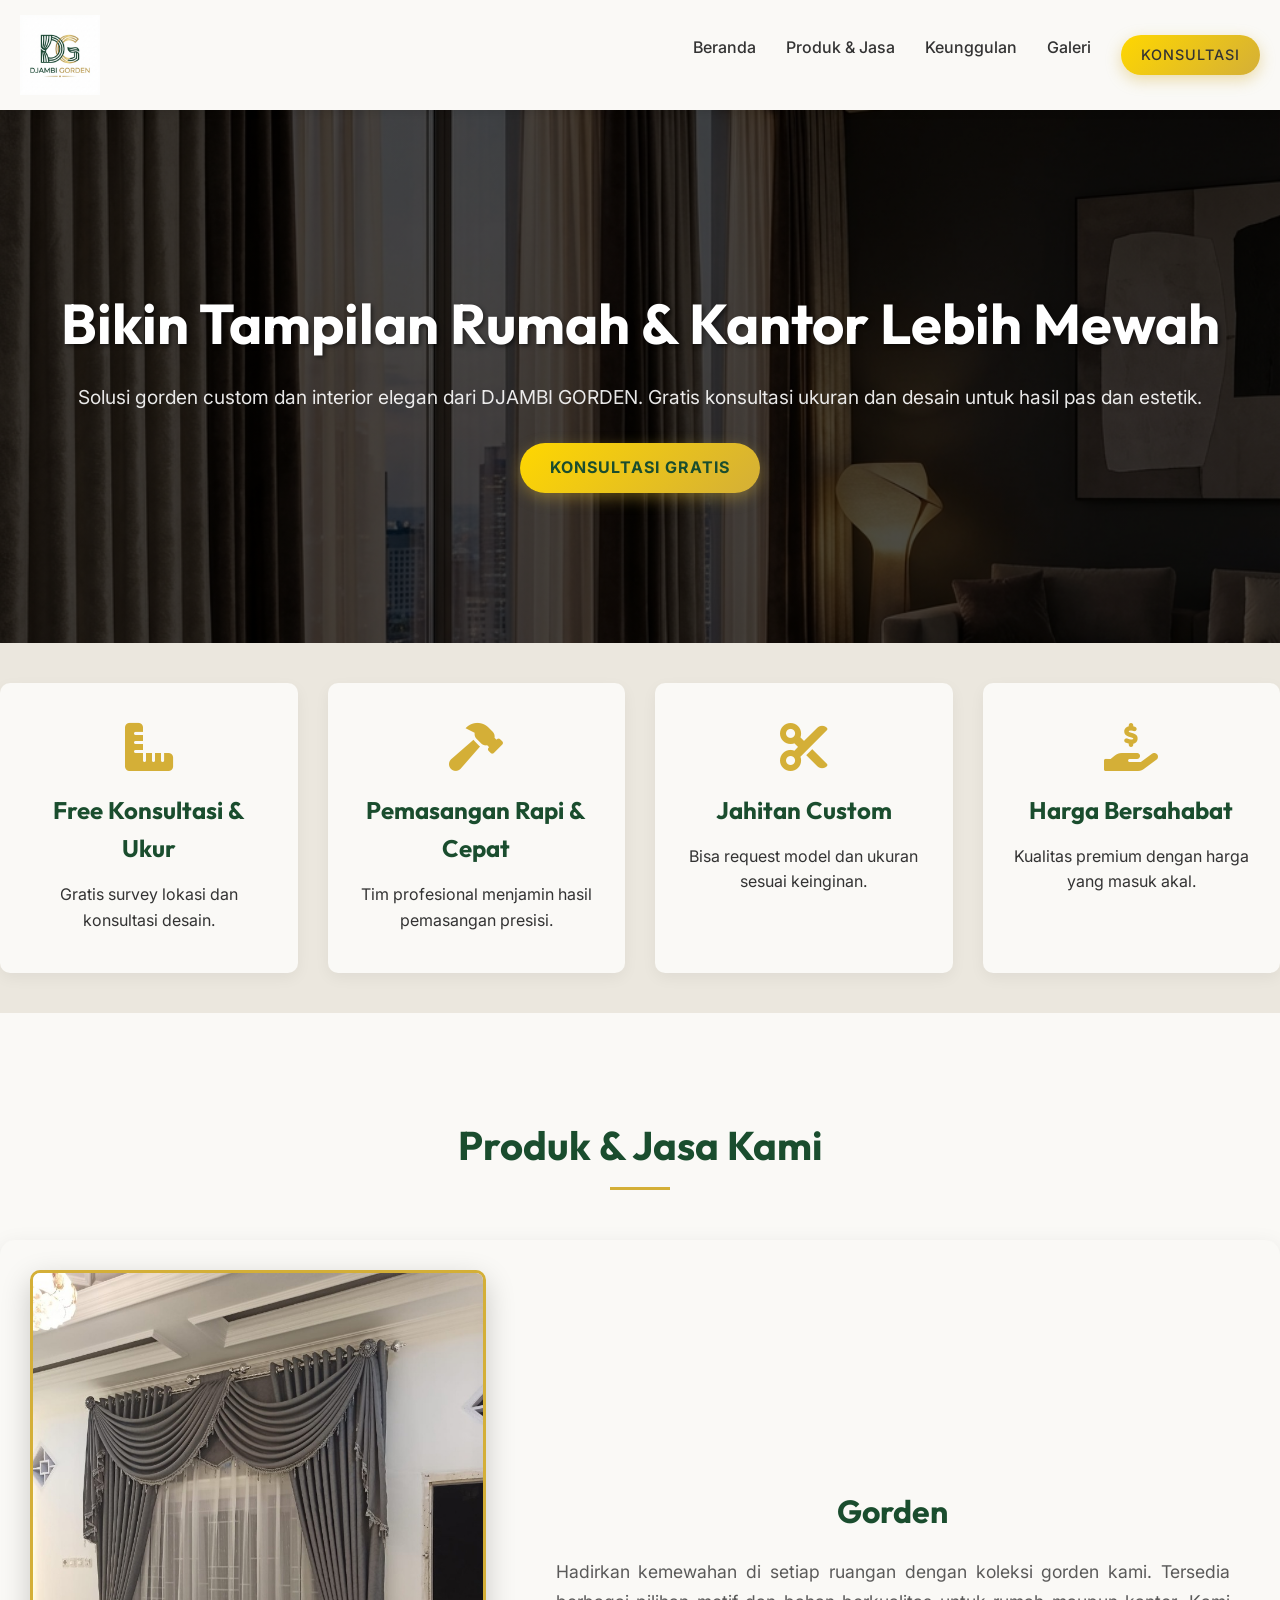
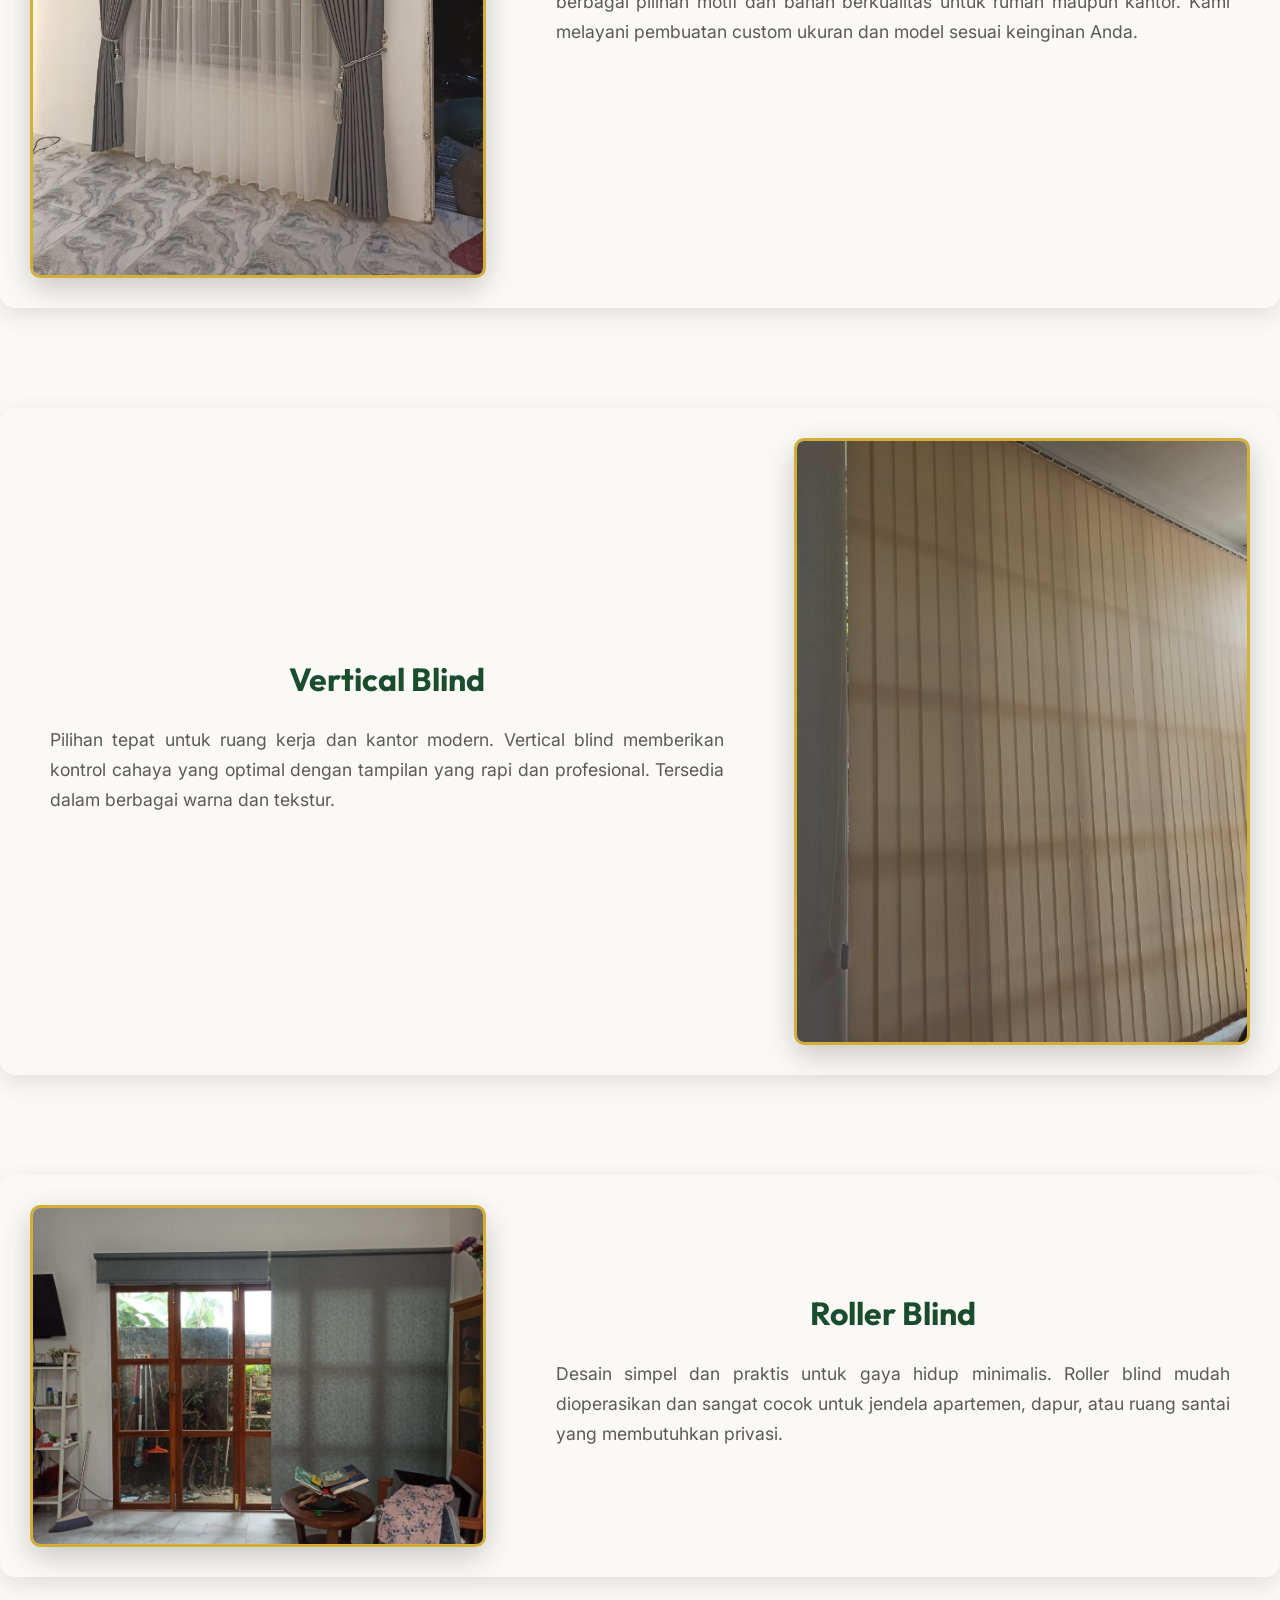
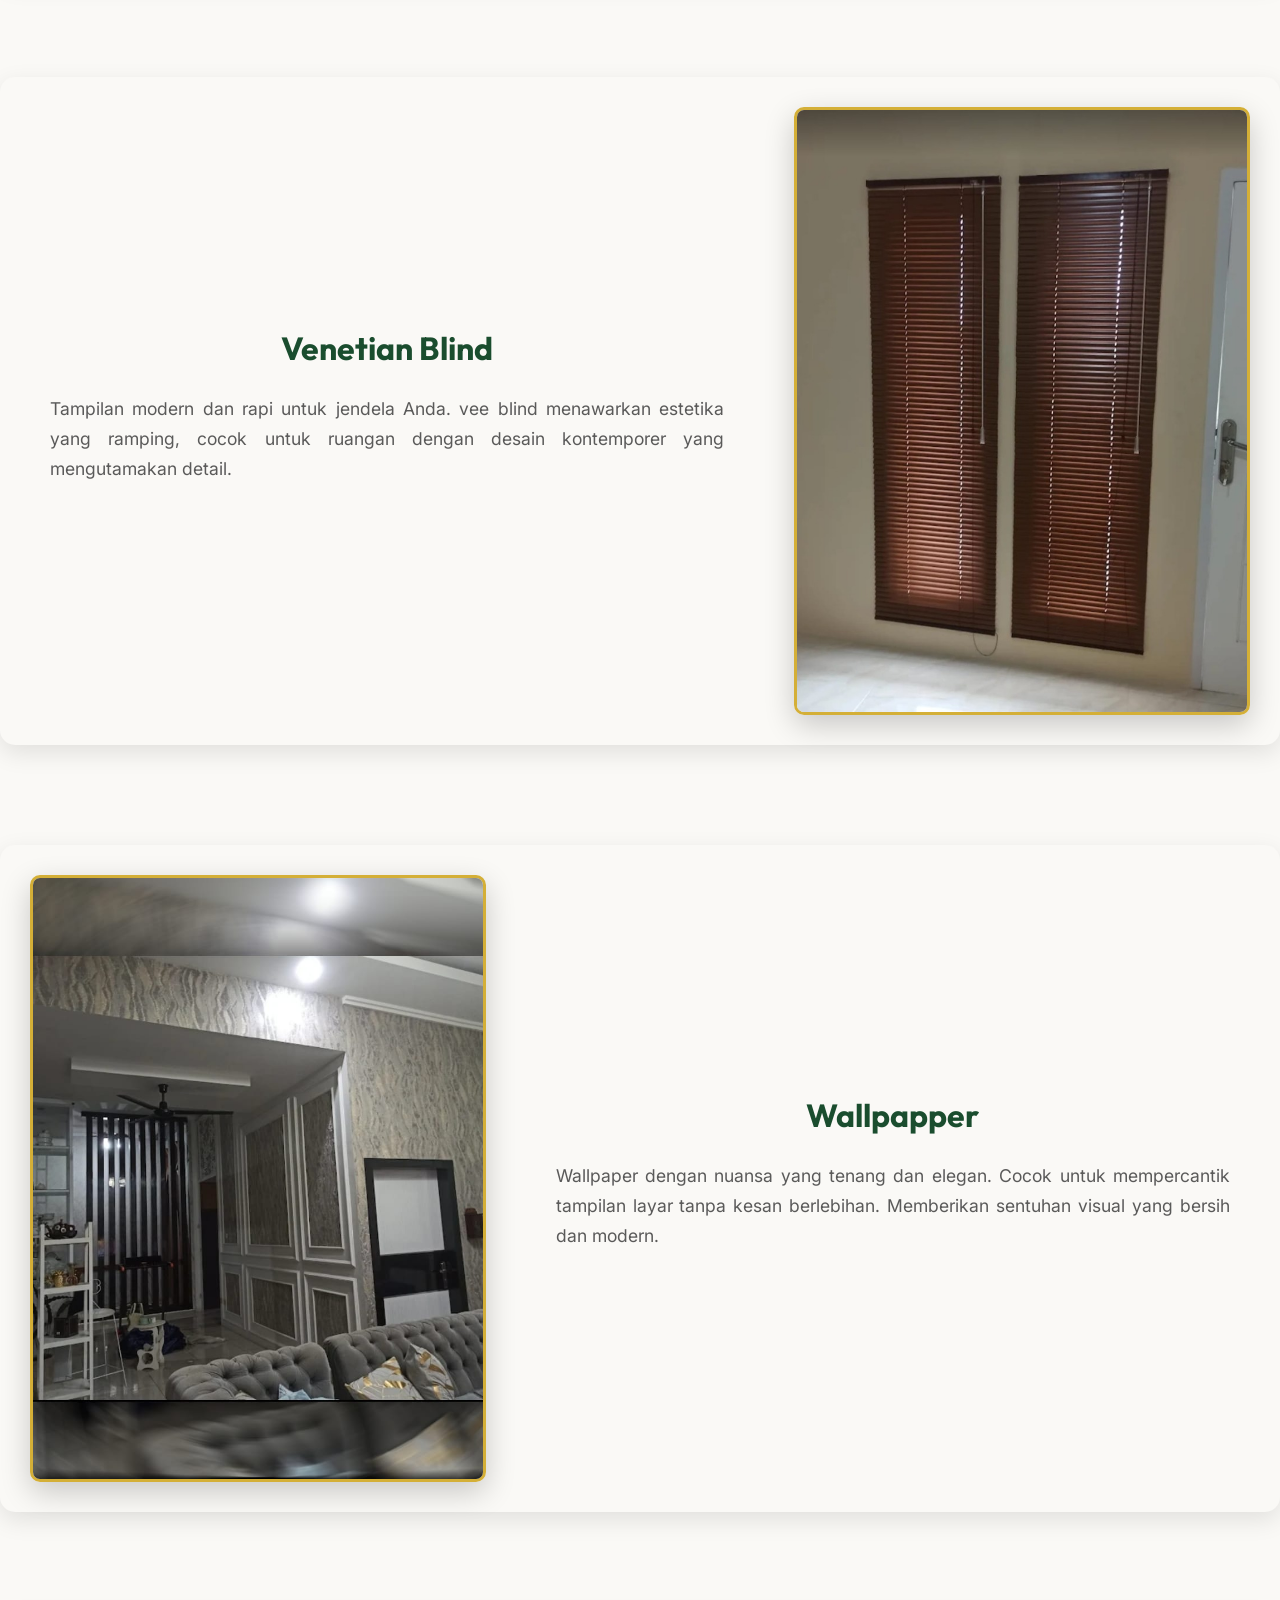
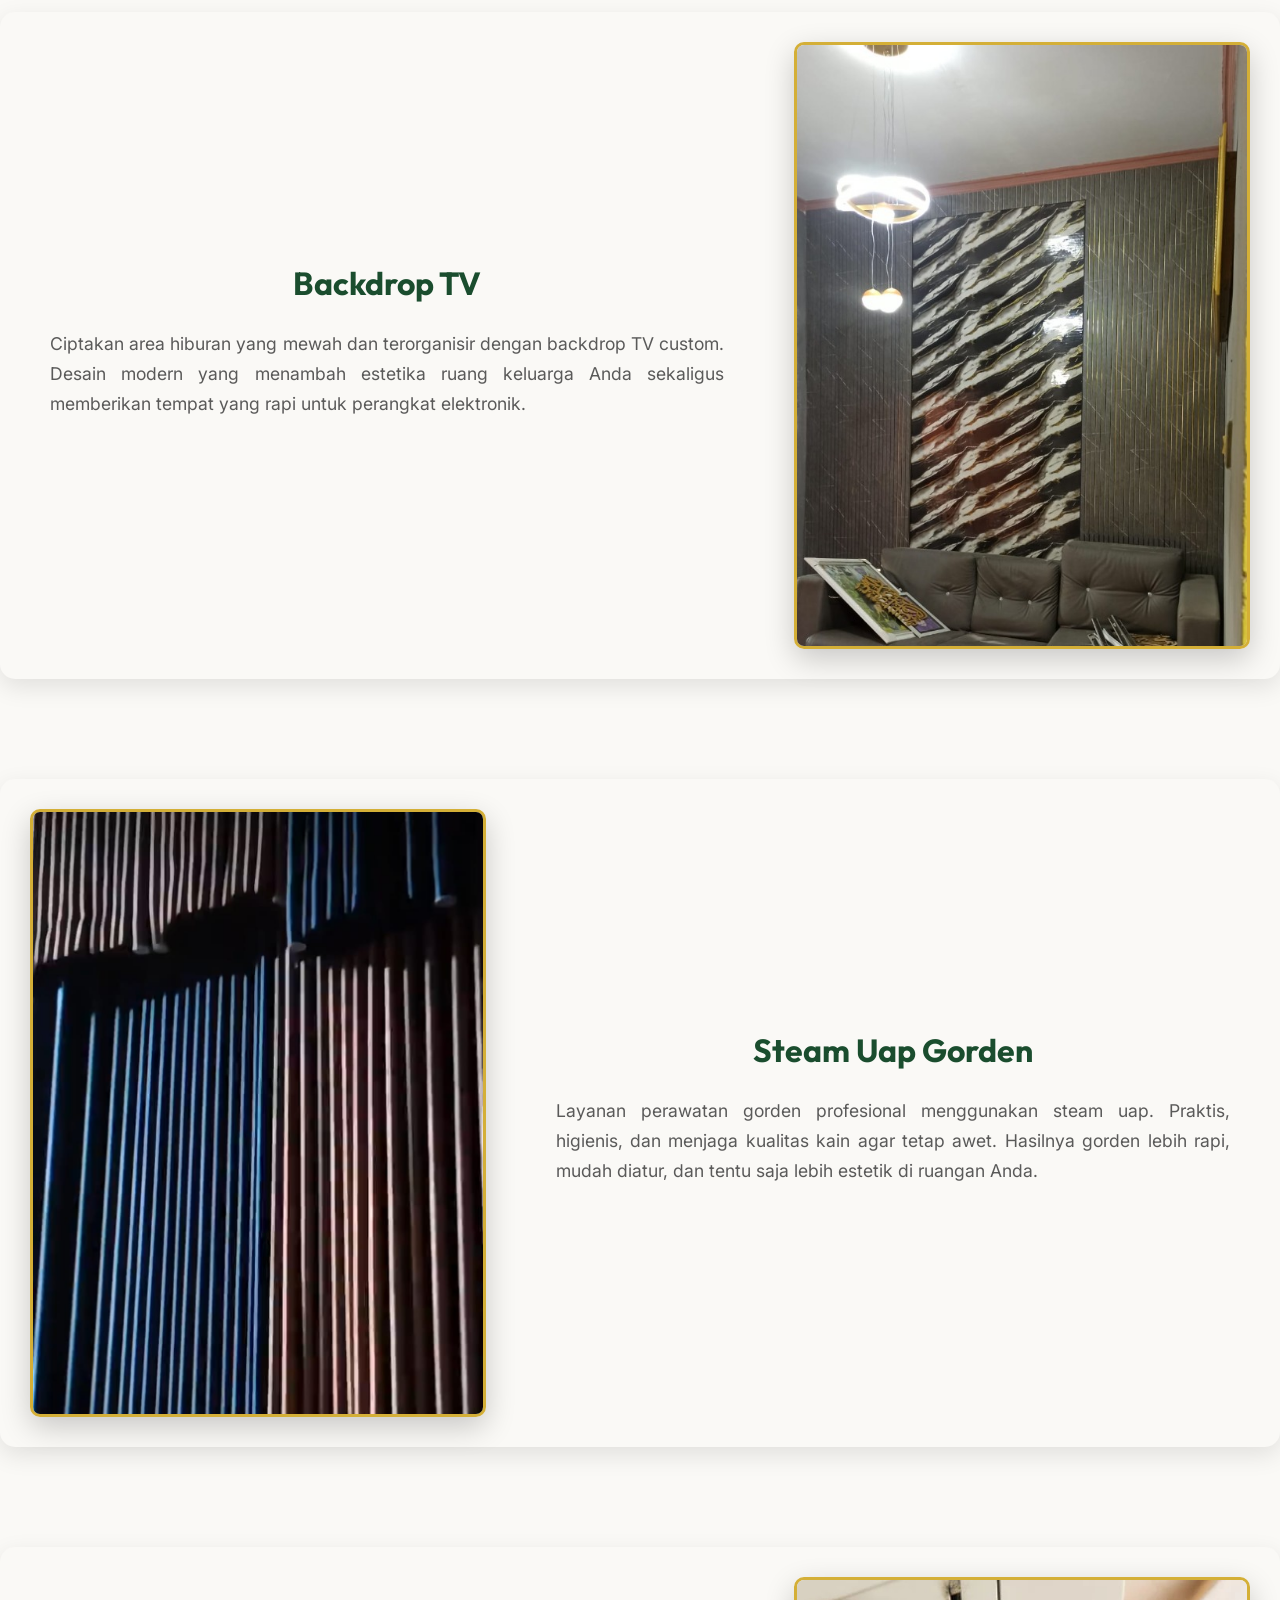
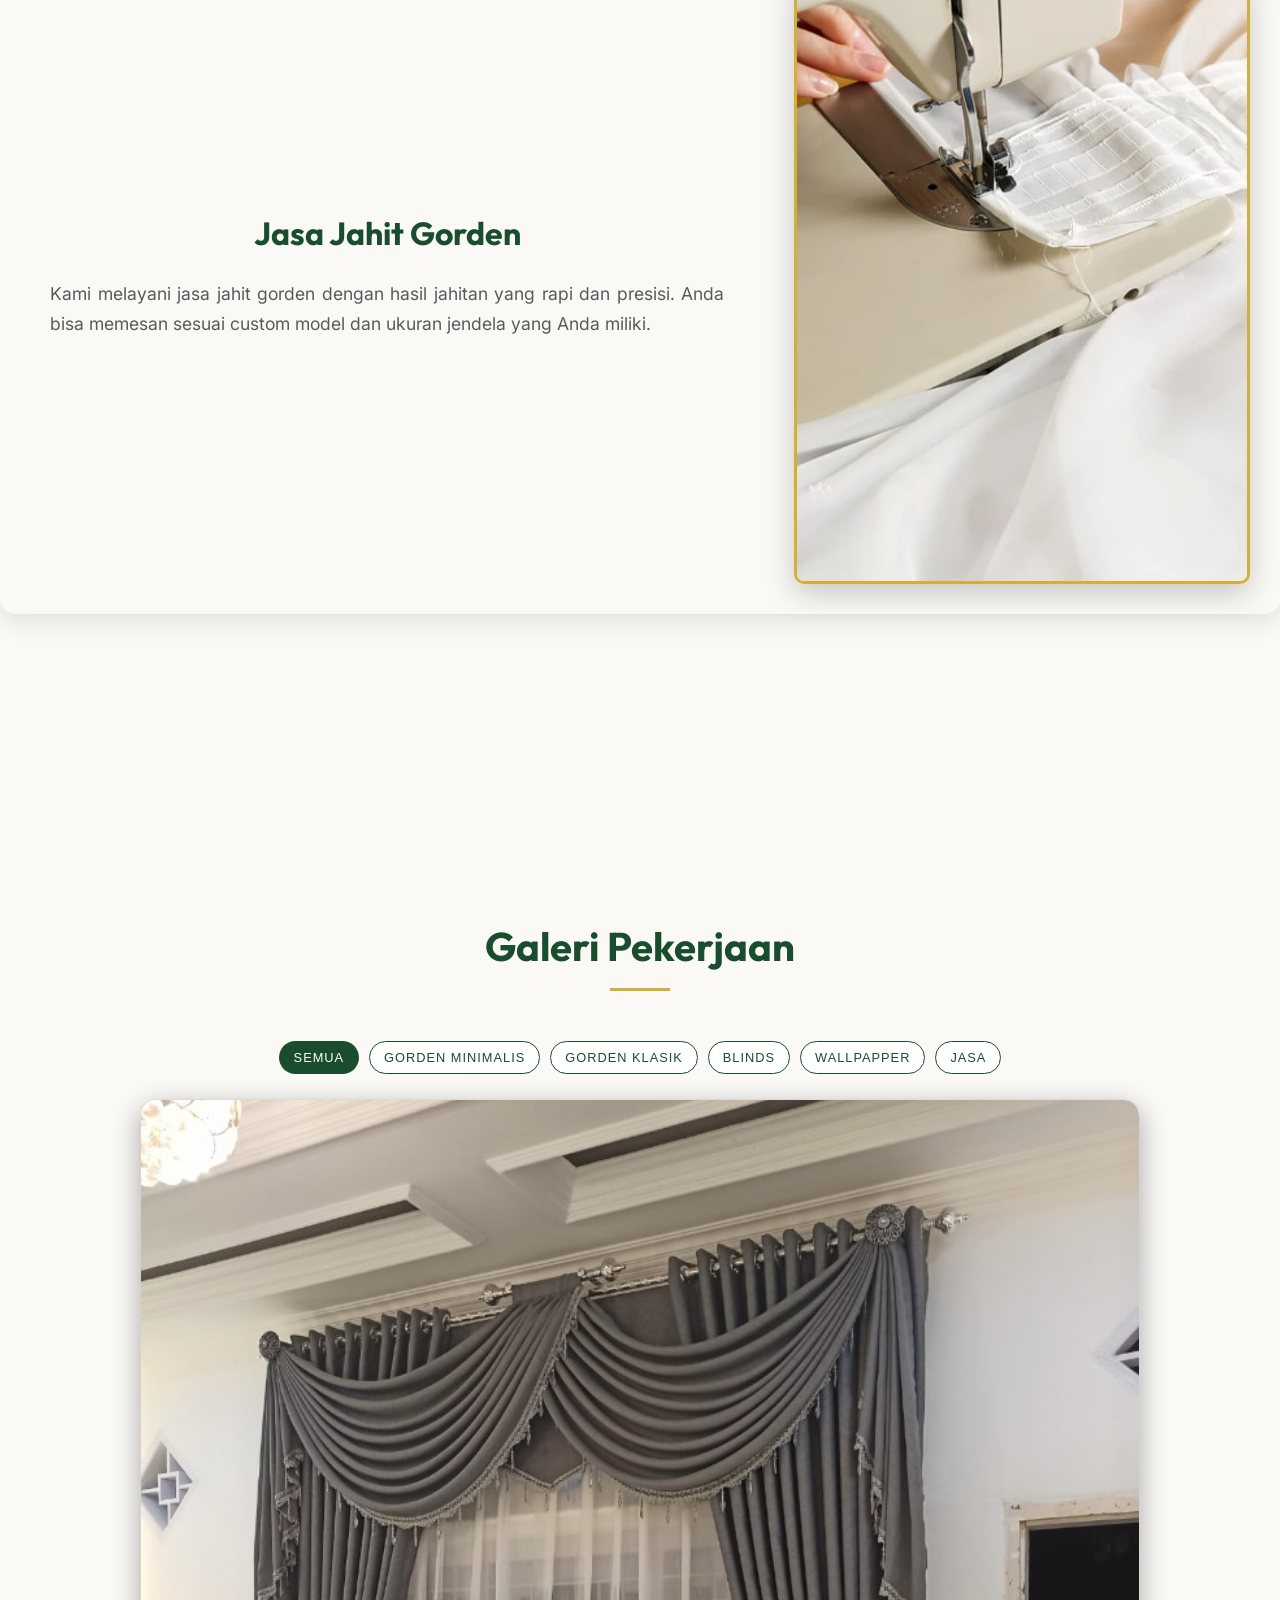
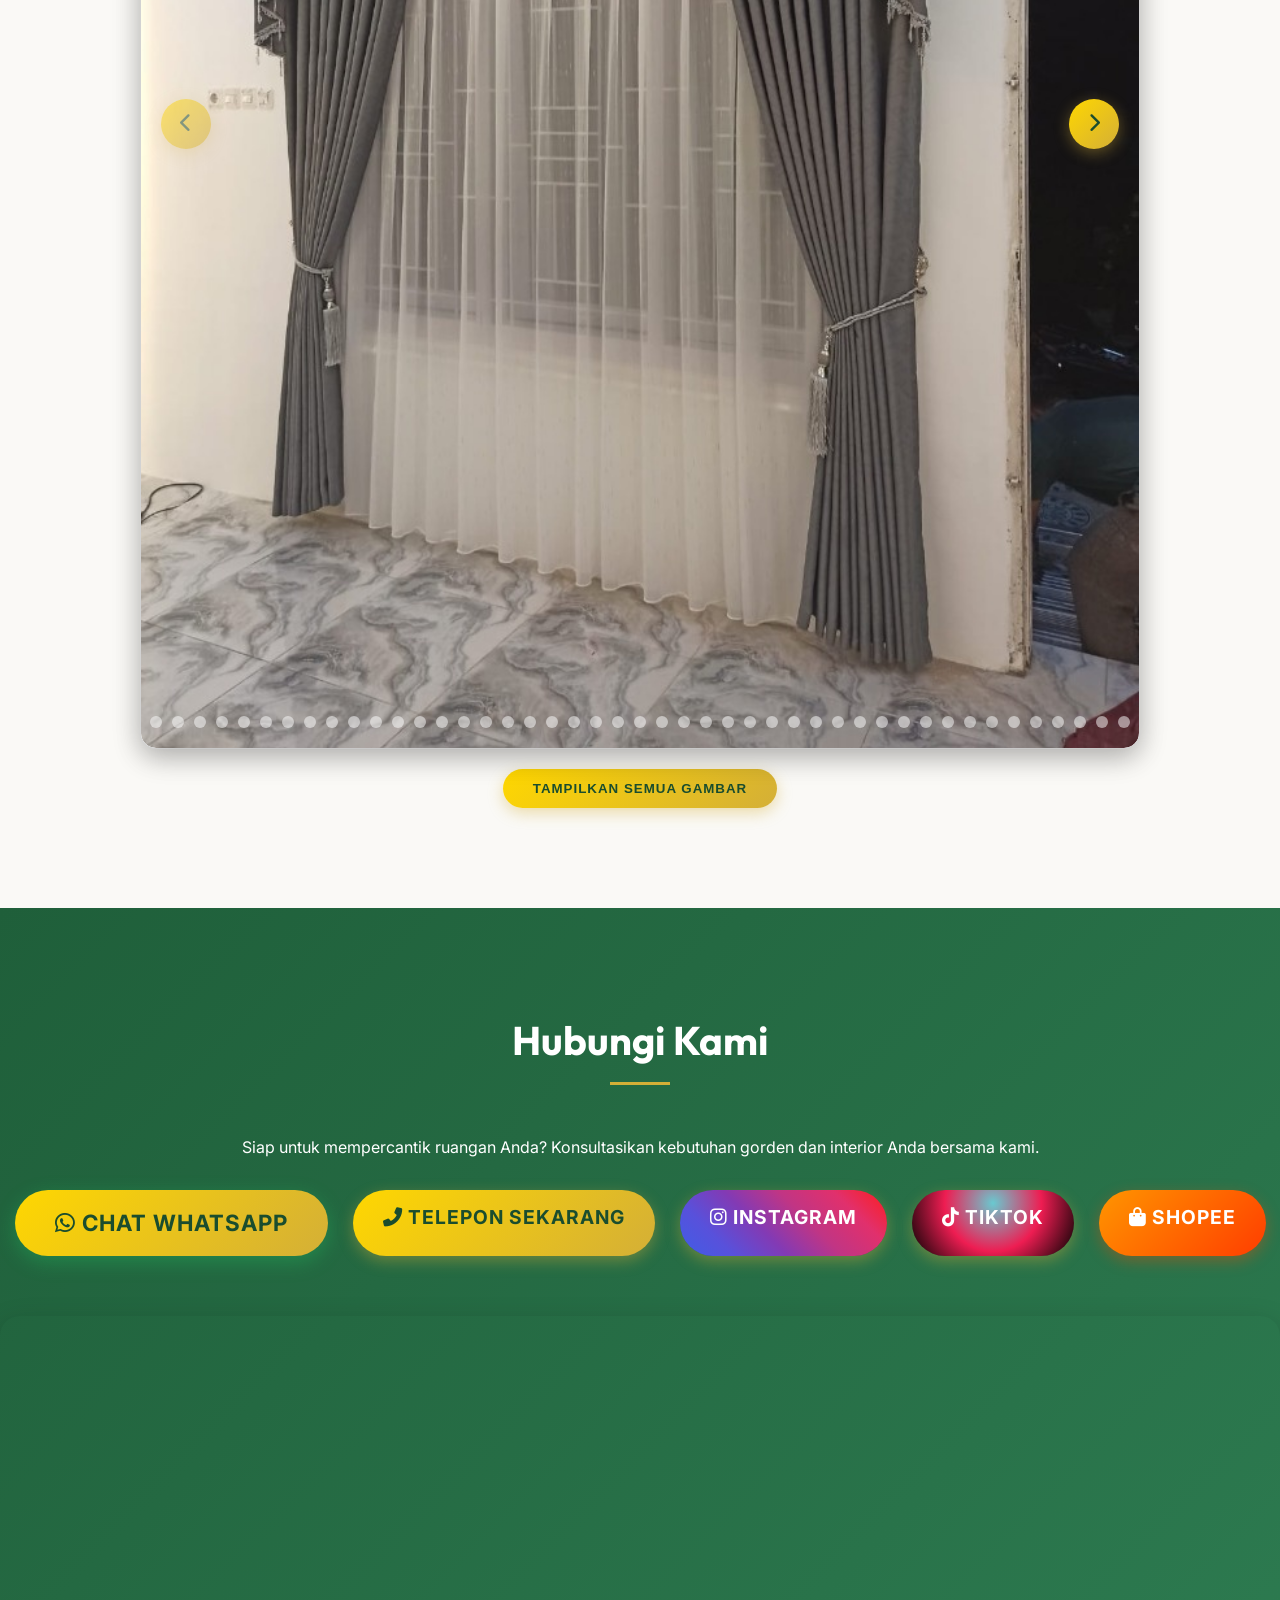
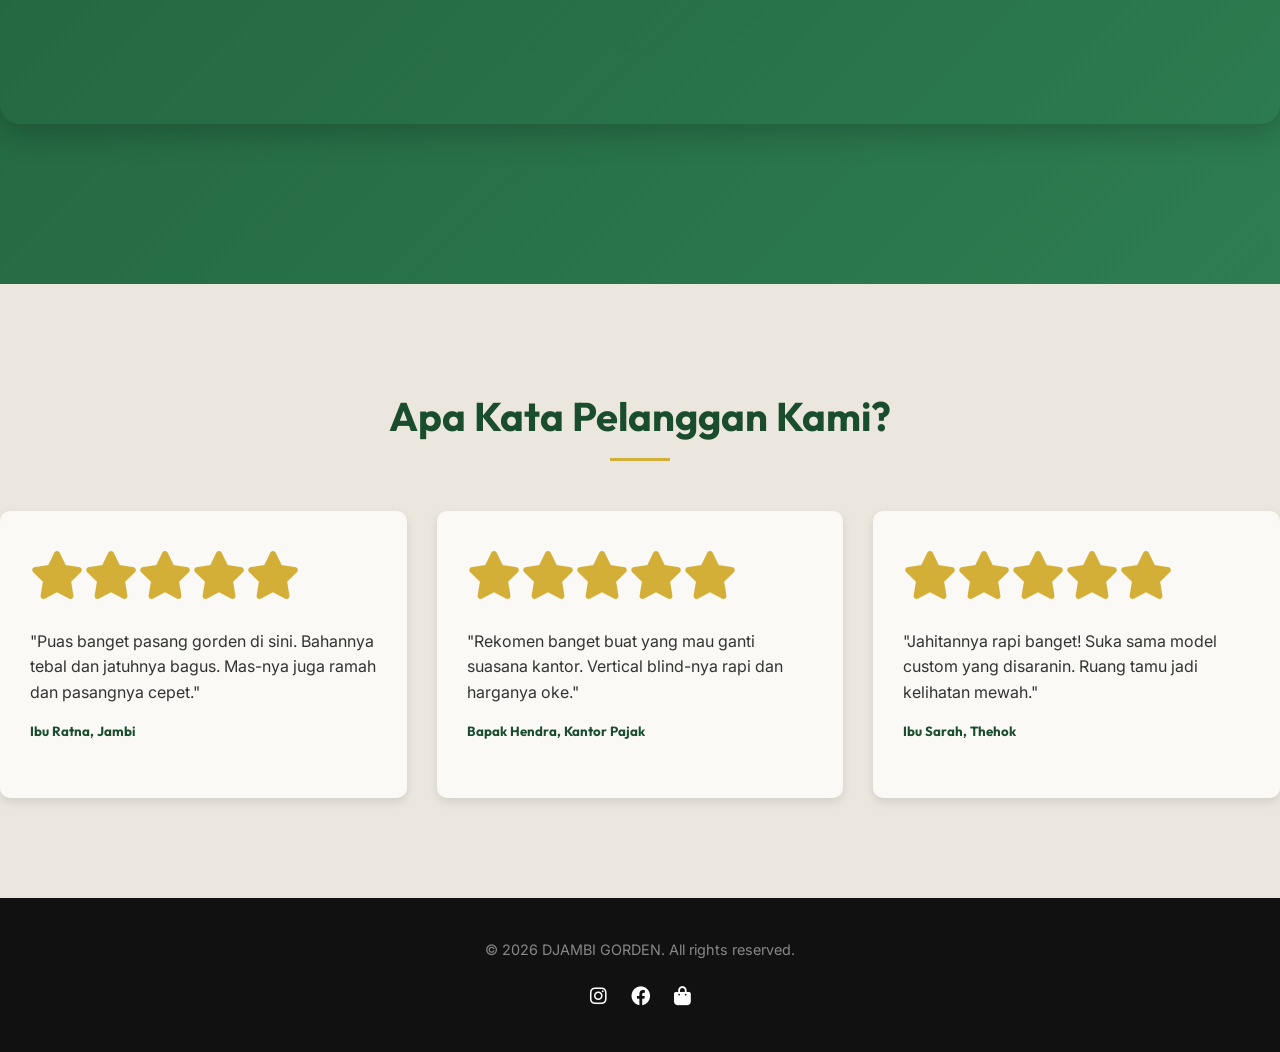
==== commit e8b2f8ab: "update" ====
--- a/index.html
+++ b/index.html
@@ -256,6 +256,8 @@
                         <div class="gallery-slide" data-category="minimalis"><img src="assets/gorden.png" alt="Gorden Minimalis"></div>
                         <div class="gallery-slide" data-category="minimalis"><img src="assets/- (1).jpg" alt="Gorden Minimalis"></div>
                         <div class="gallery-slide" data-category="minimalis"><img src="assets/- (2).jpg" alt="Gorden Minimalis"></div>
+                        <div class="gallery-slide" data-category="minimalis"><img src="assets/minim 20 (1).jpeg" alt="Gorden Minimalis"></div>
+                        <div class="gallery-slide" data-category="minimalis"><img src="assets/minim 20 (2).jpeg" alt="Gorden Minimalis"></div>
                         
                         <!-- BLINDS -->
                         <div class="gallery-slide" data-category="blinds"><img src="assets/roller-blind-real.jpg" alt=" Roller Blind"></div>
@@ -353,6 +355,8 @@
                 <div class="gallery-item fade-in" data-category="minimalis"><img src="assets/Minim102.jpeg" alt="Gorden Minimalis"></div>
                 <div class="gallery-item fade-in" data-category="minimalis"><img src="assets/Minim103.jpeg" alt="Gorden Minimalis"></div>
                 <div class="gallery-item fade-in" data-category="minimalis"><img src="assets/Minim104.jpeg" alt="Gorden Minimalis"></div>
+                <div class="gallery-item fade-in" data-category="minimalis"><img src="assets/minim 20 (1).jpeg" alt="Gorden Minimalis"></div>
+                <div class="gallery-item fade-in" data-category="minimalis"><img src="assets/minim 20 (2).jpeg" alt="Gorden Minimalis"></div>
              
 
                 
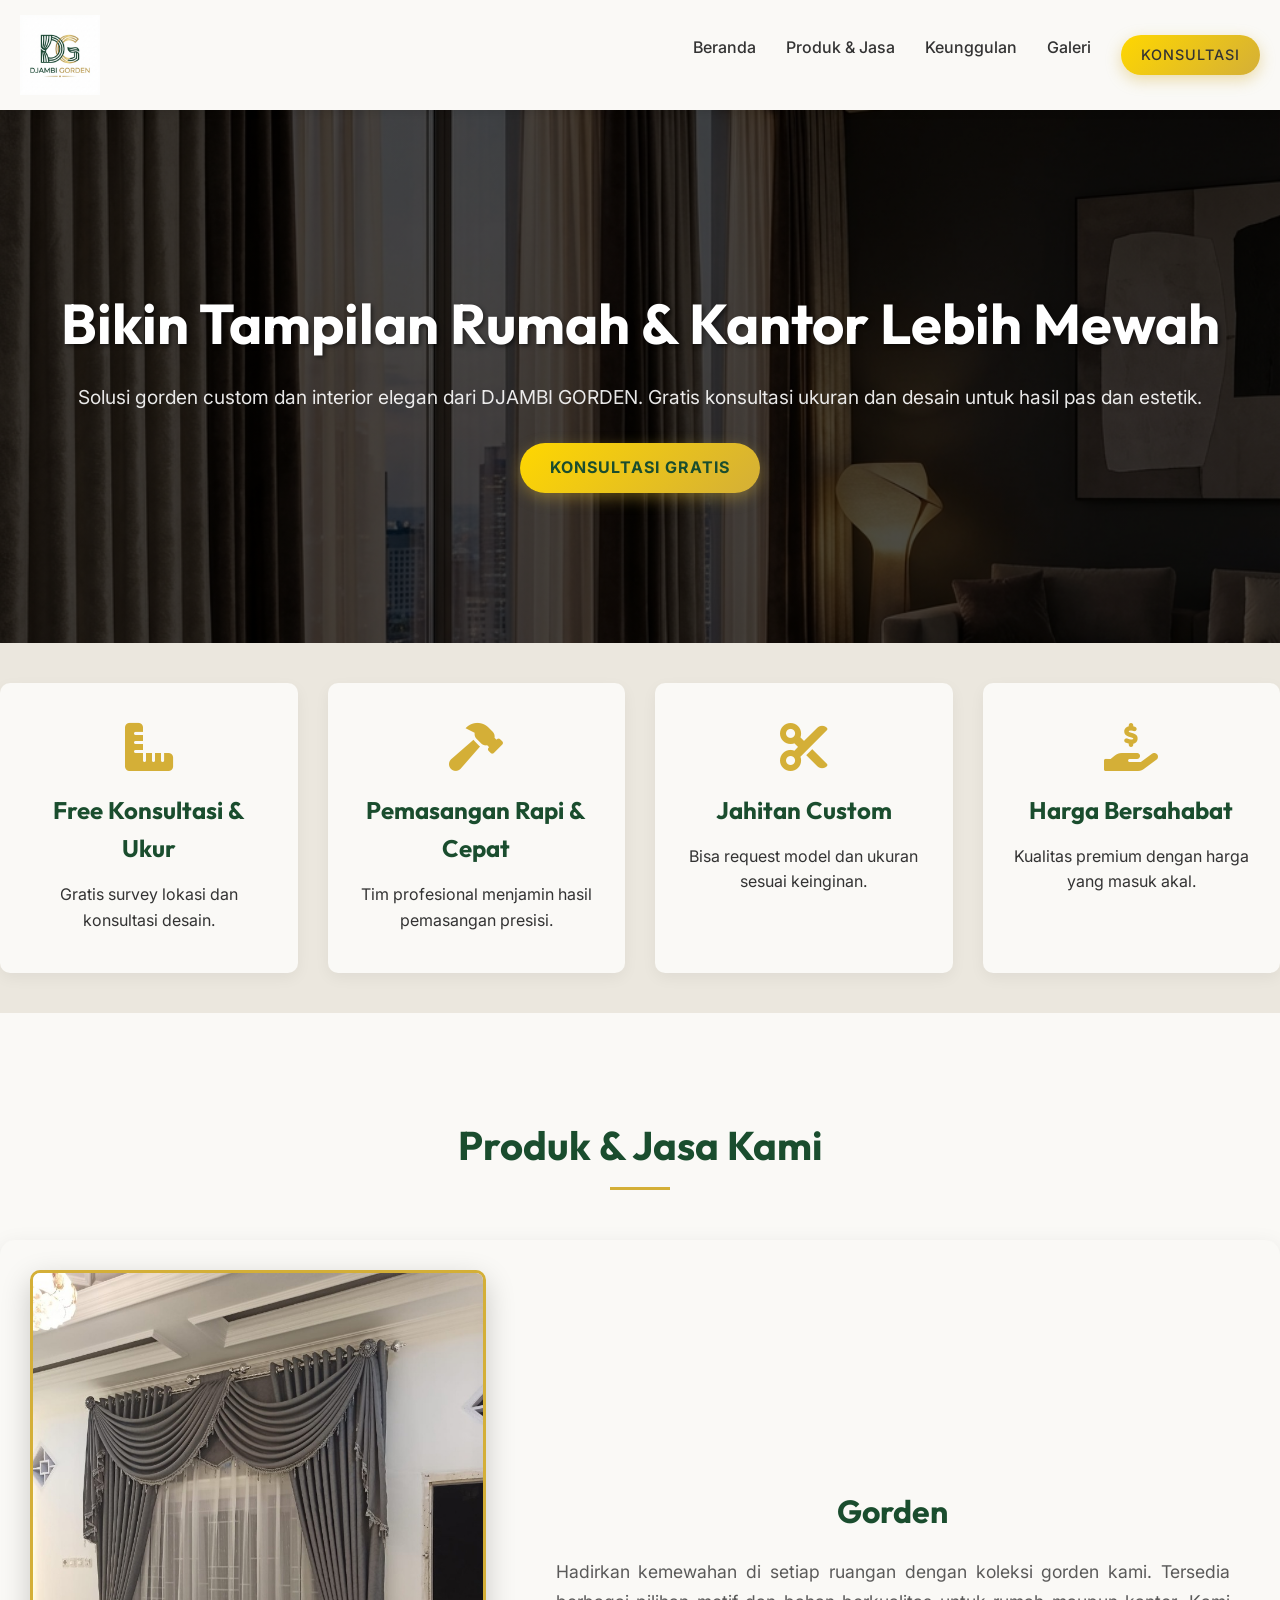
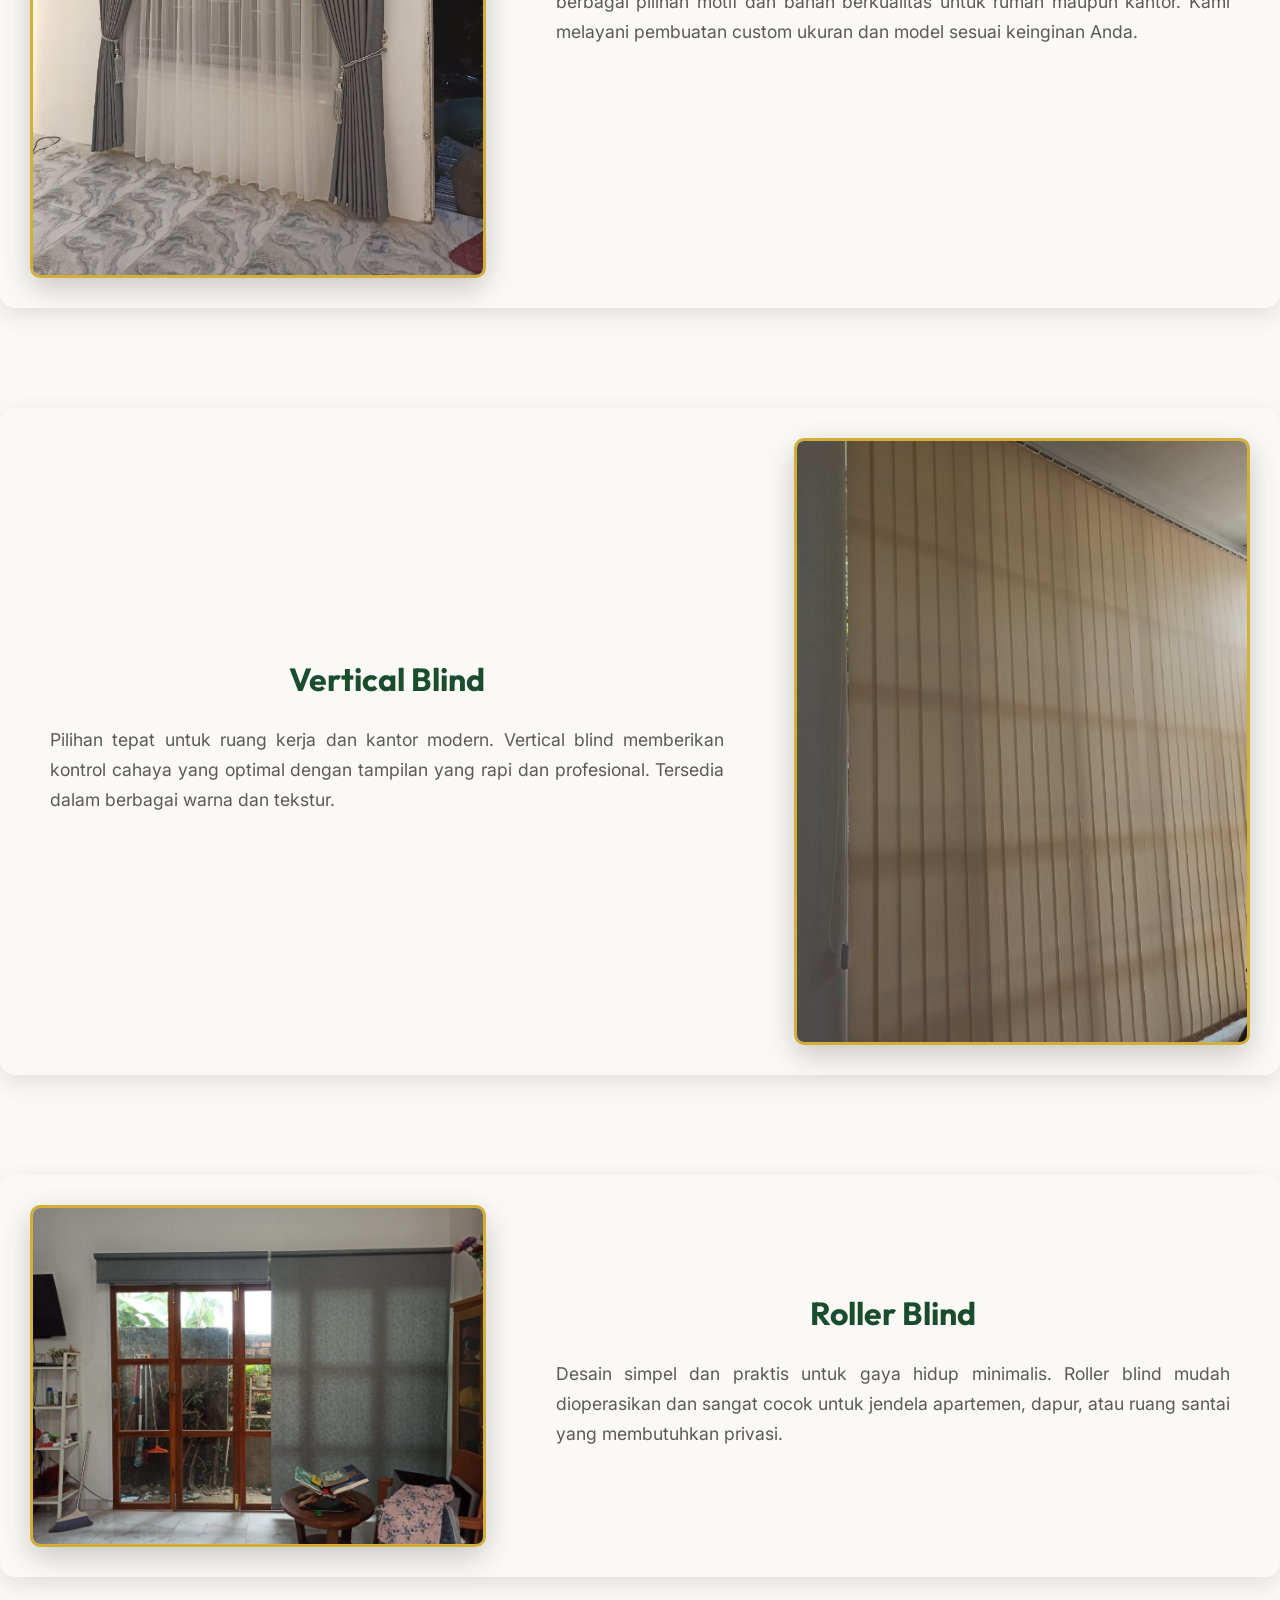
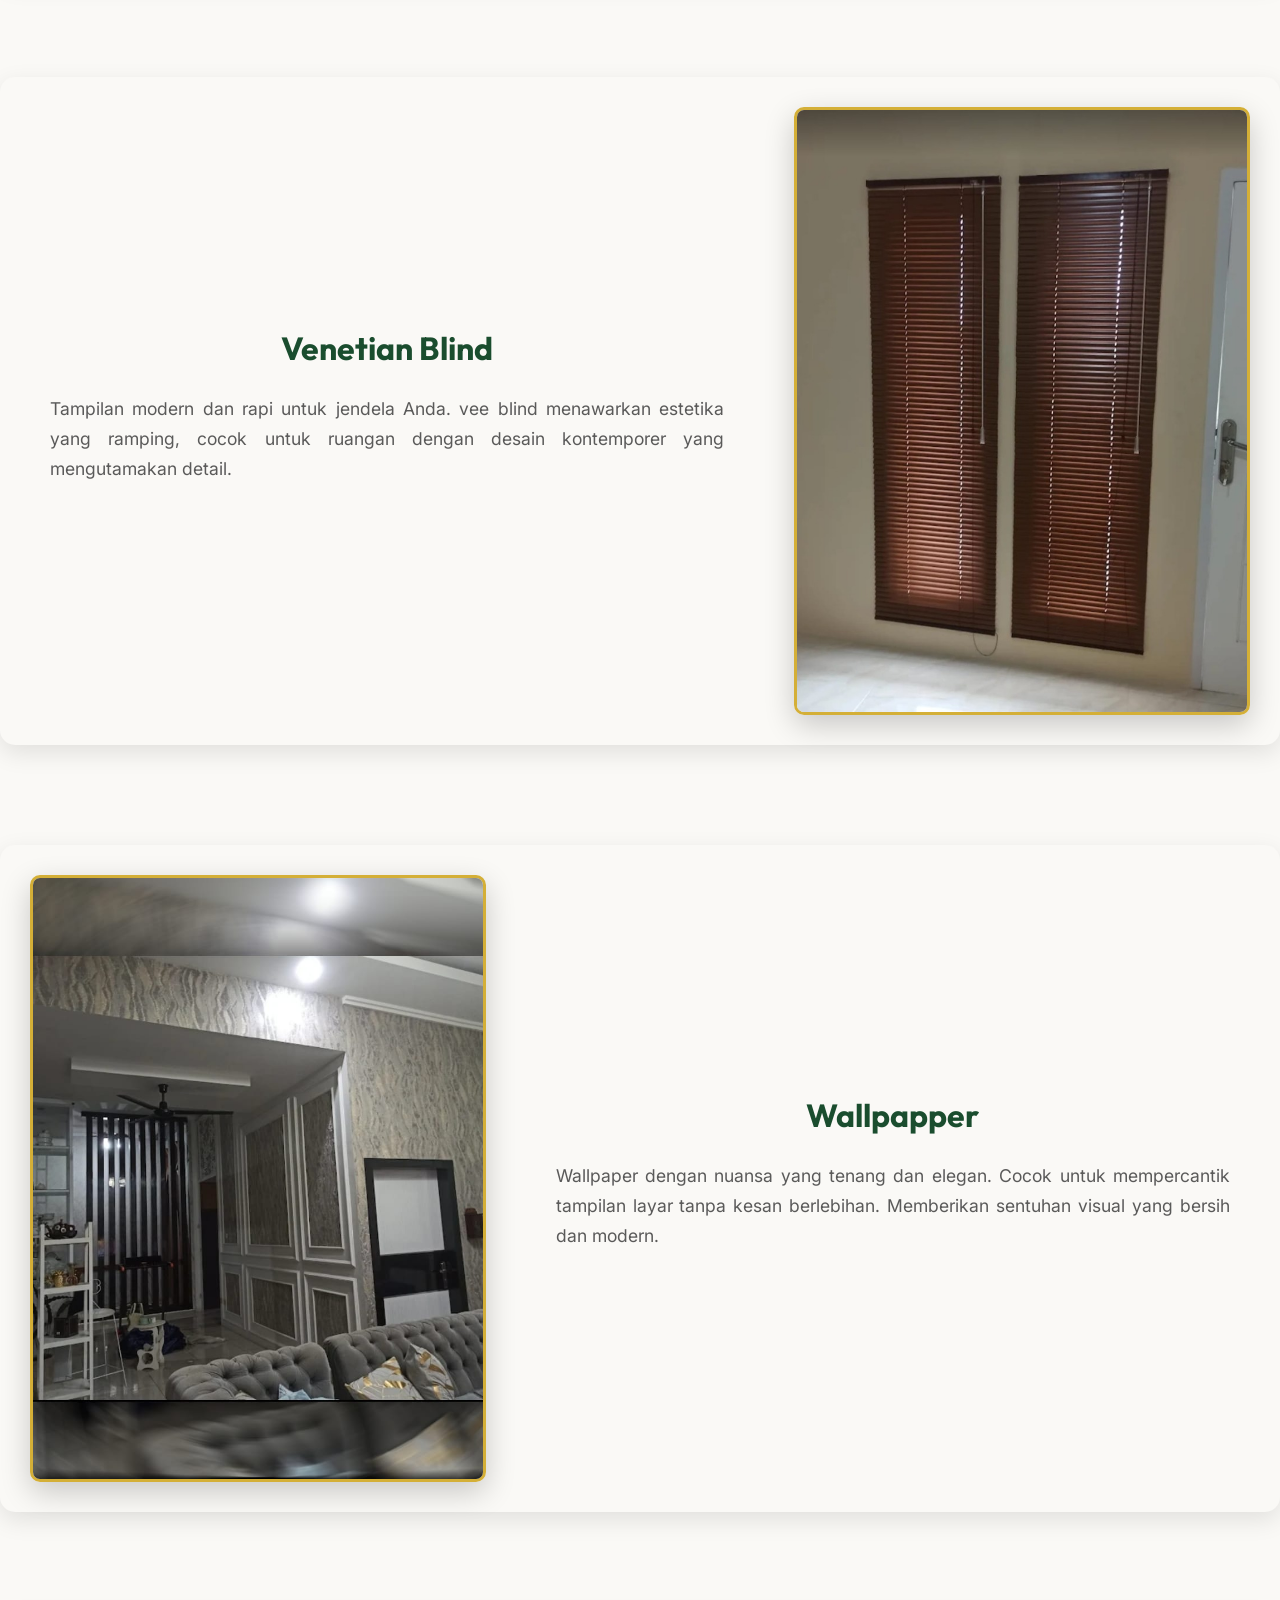
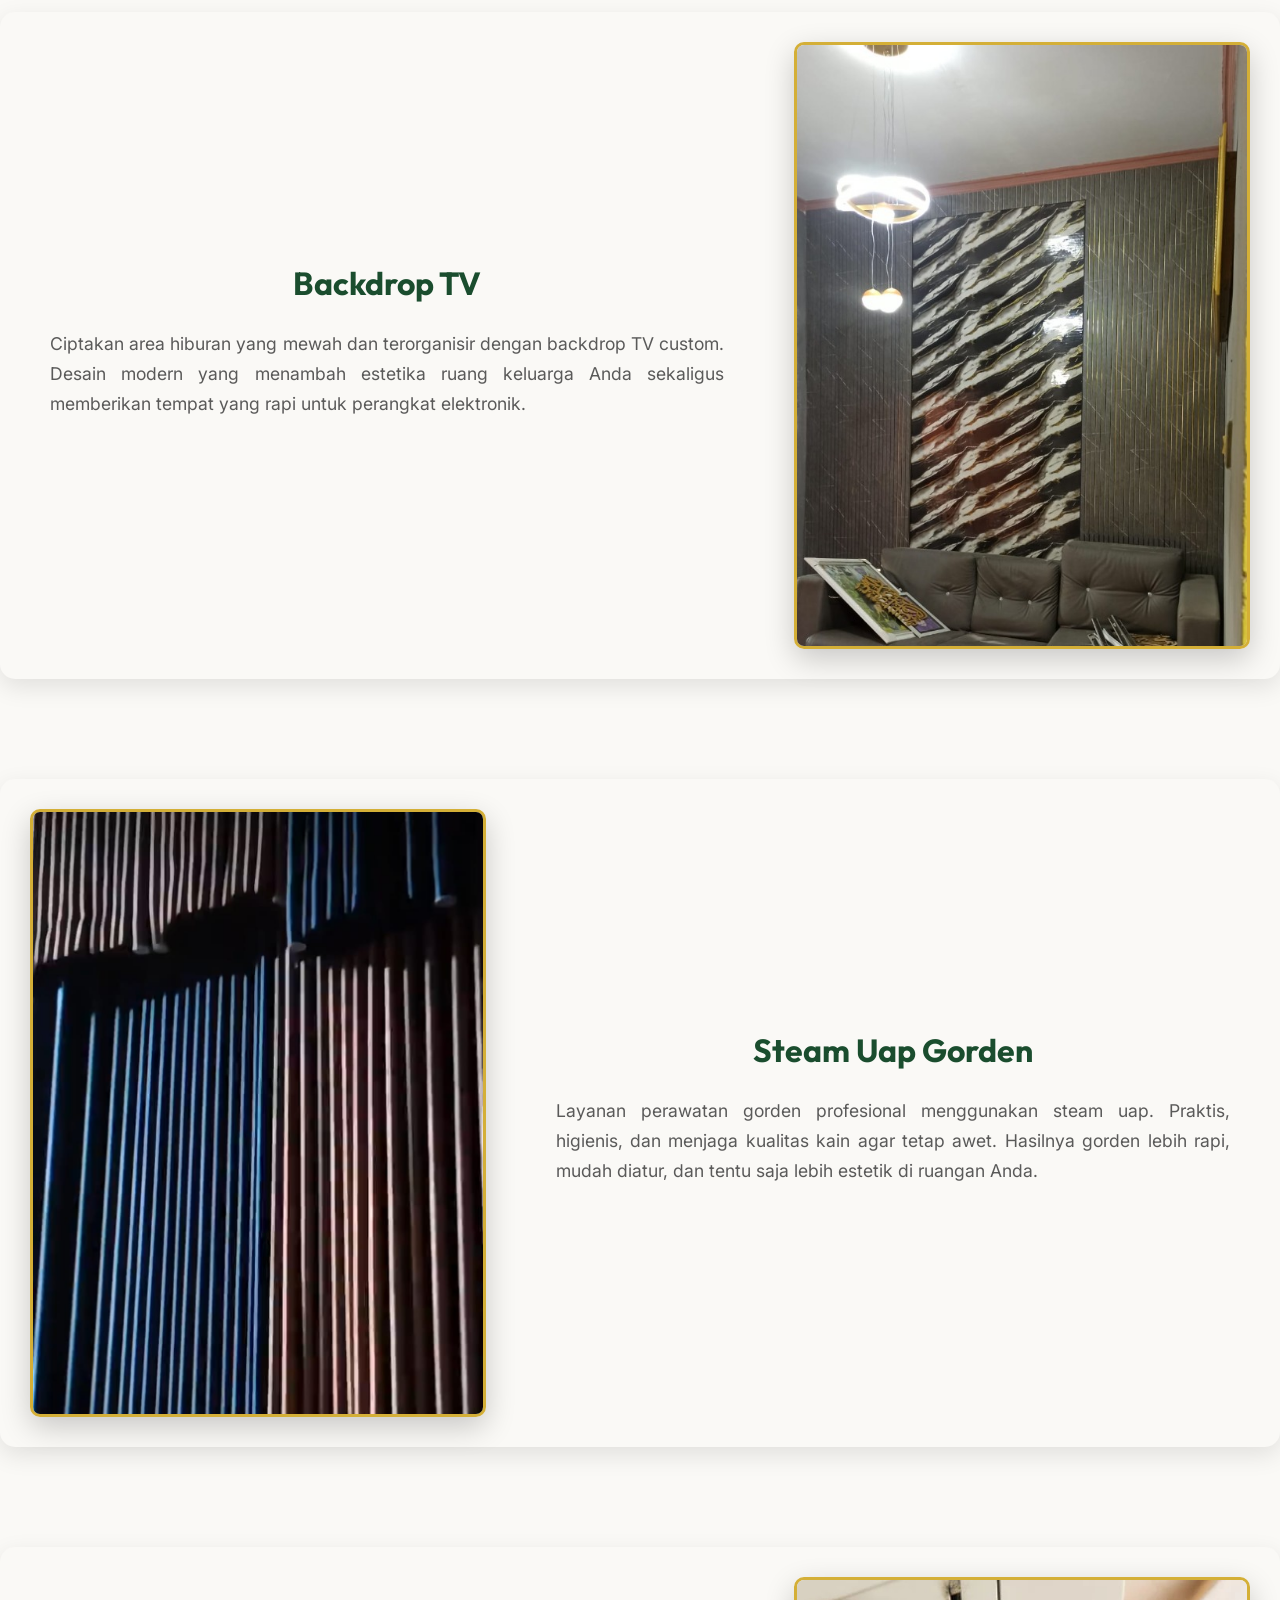
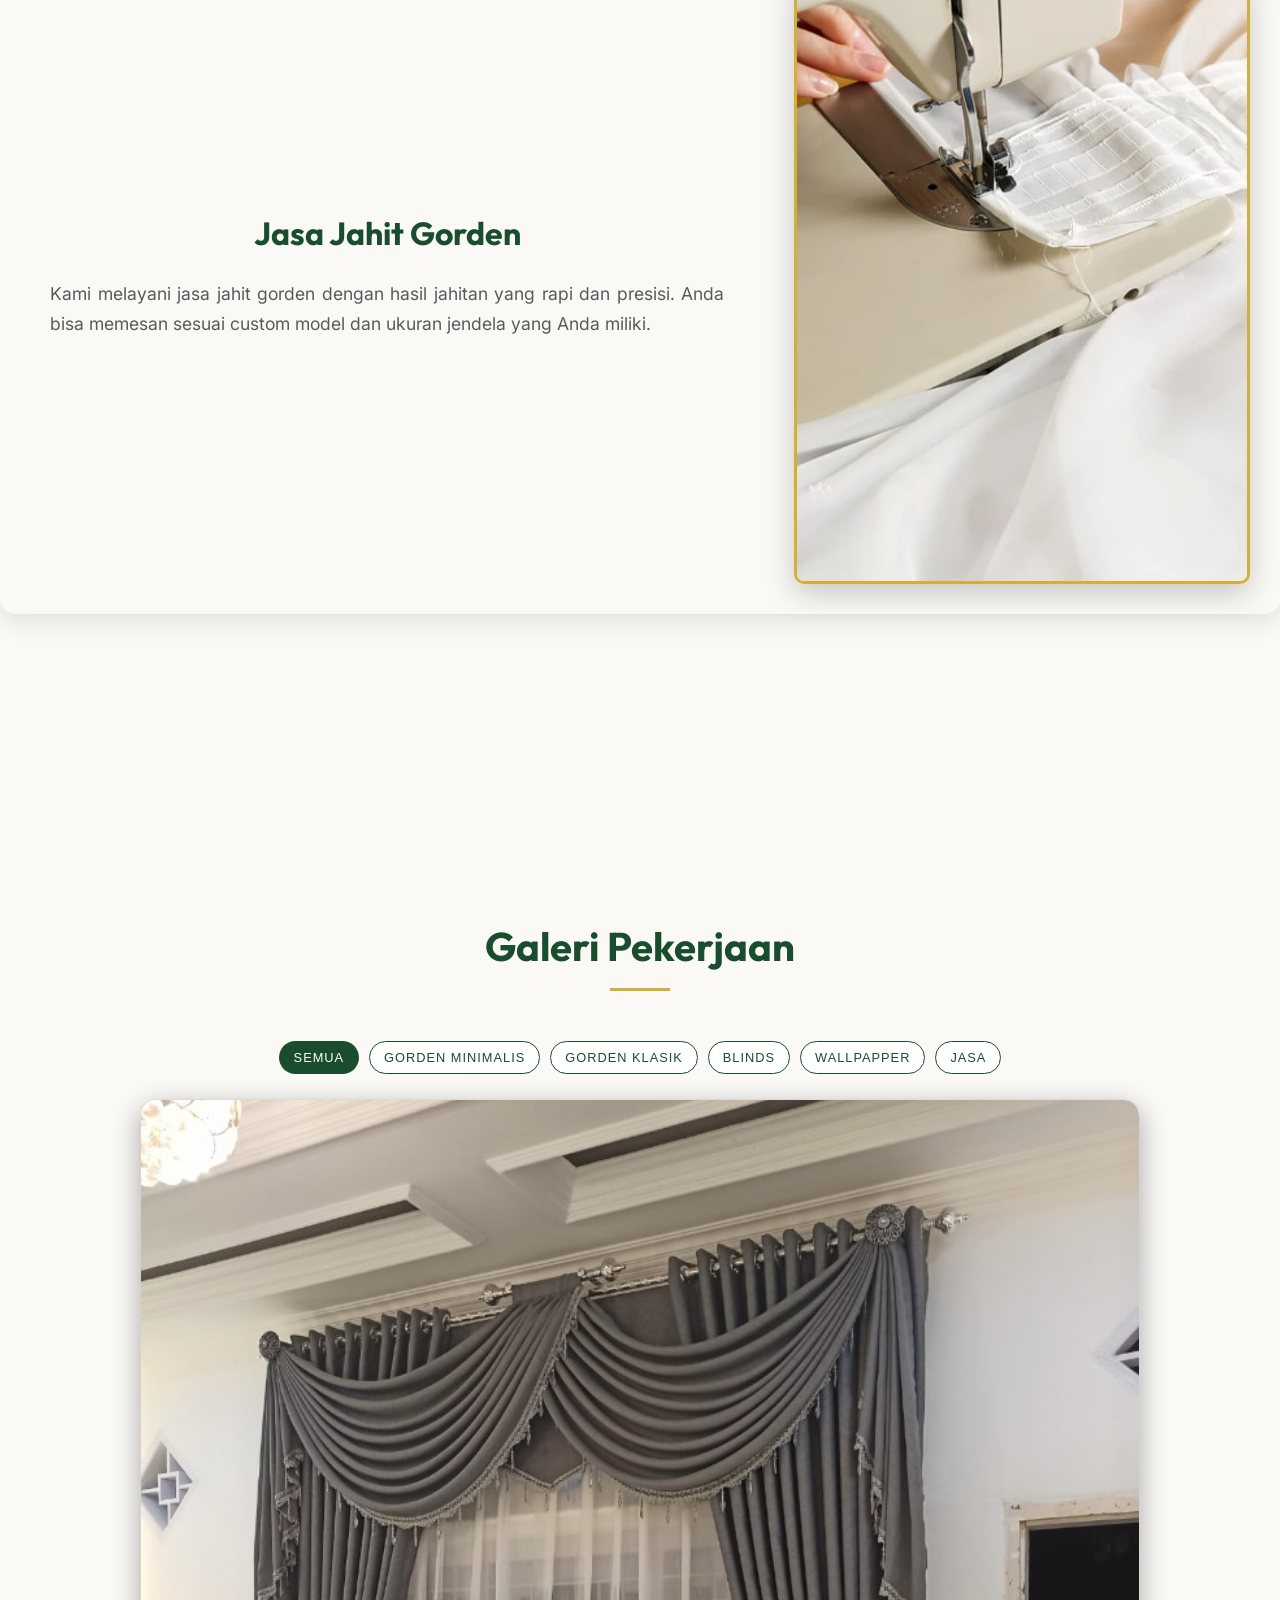
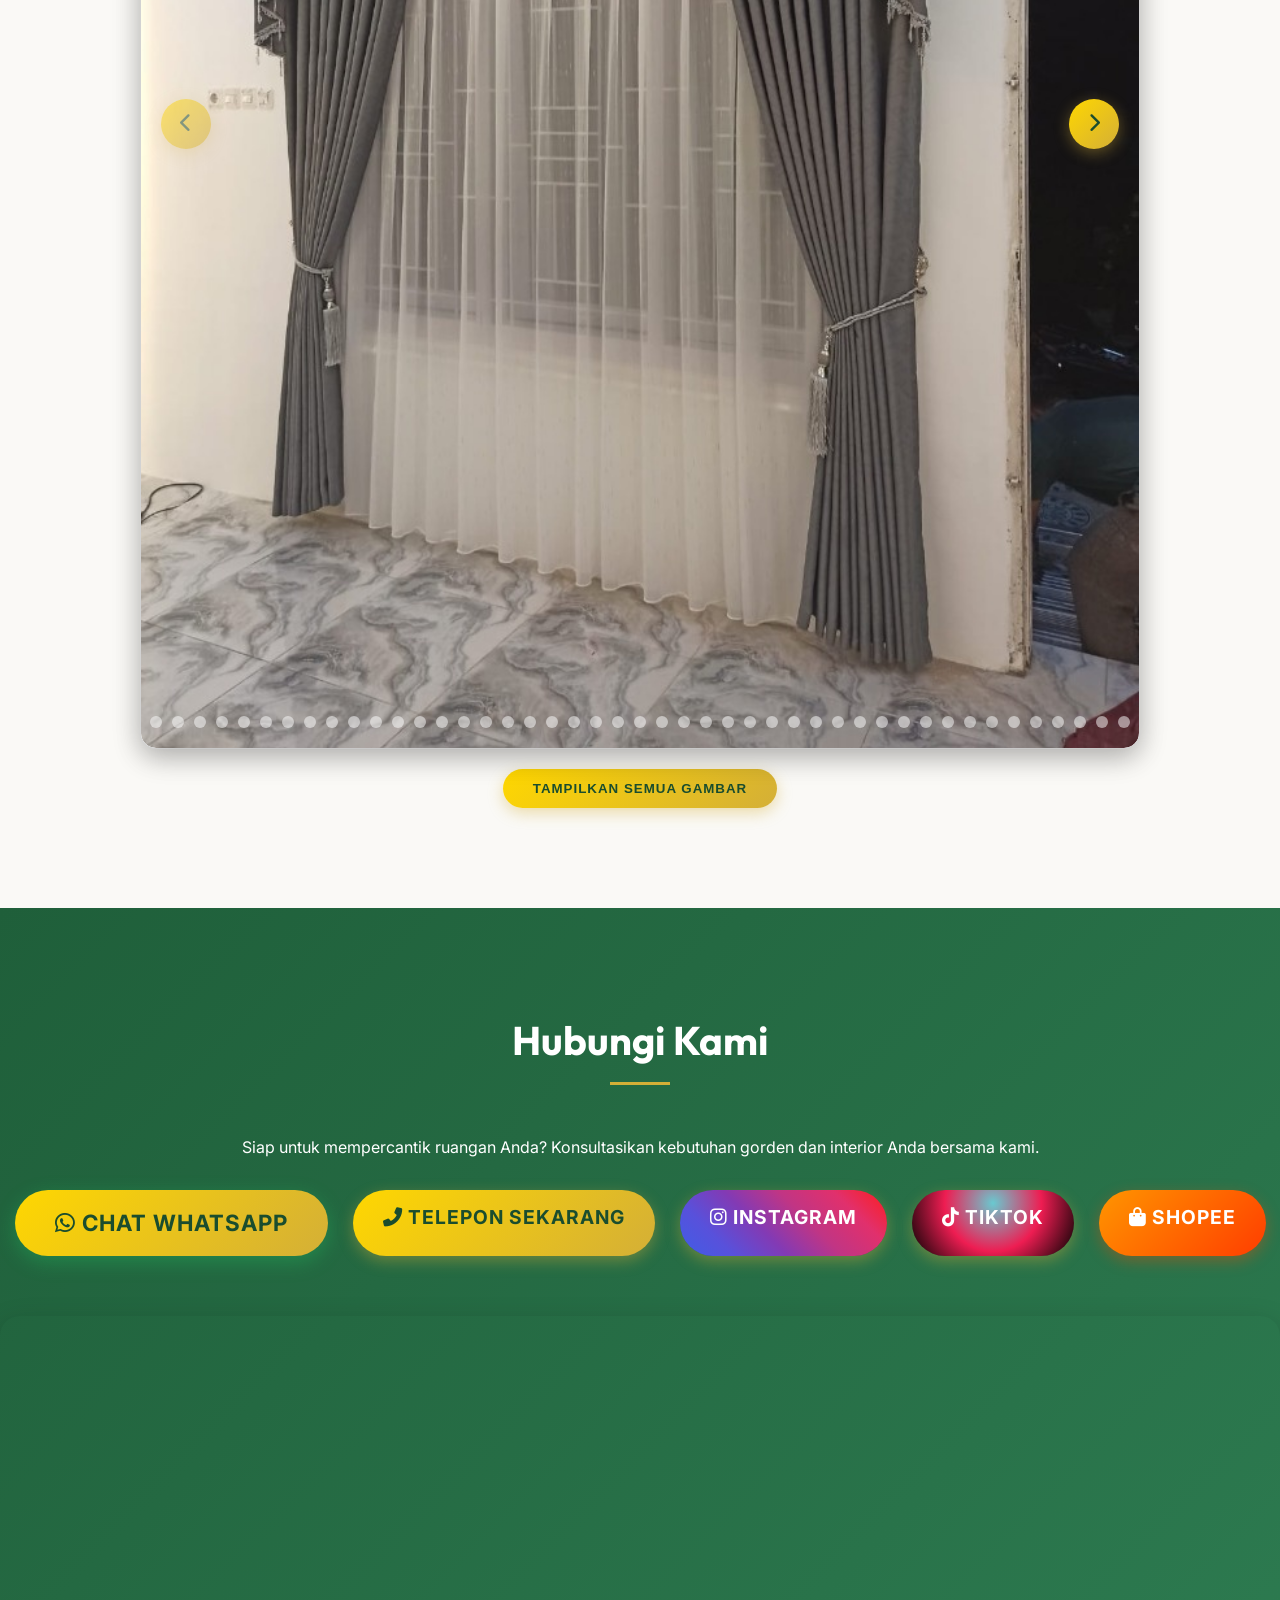
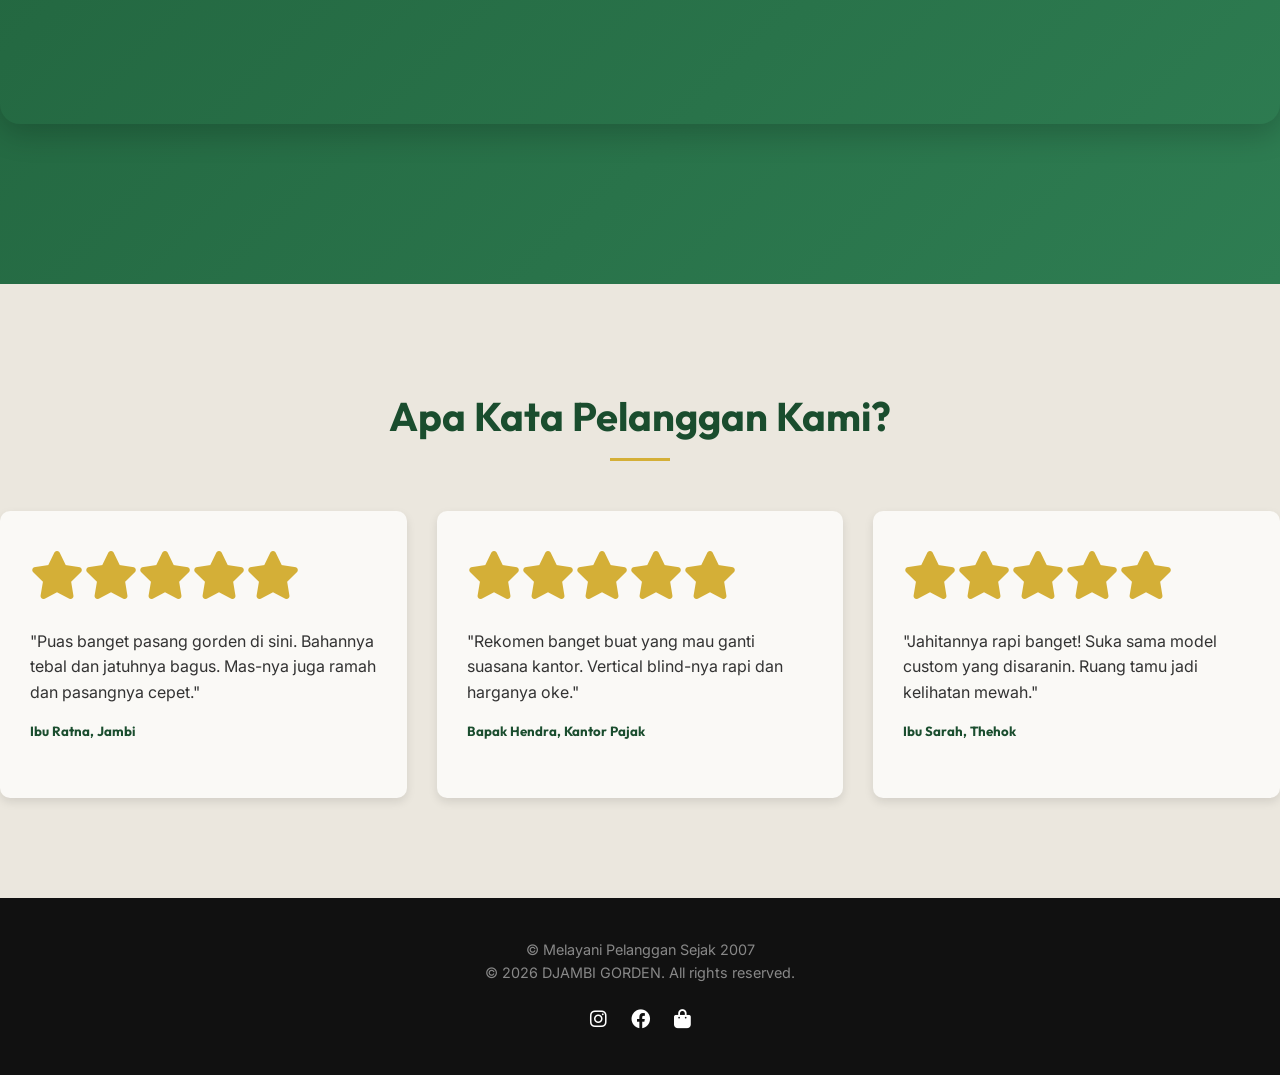
==== commit 98be7f7f: "update" ====
--- a/index.html
+++ b/index.html
@@ -258,6 +258,10 @@
                         <div class="gallery-slide" data-category="minimalis"><img src="assets/- (2).jpg" alt="Gorden Minimalis"></div>
                         <div class="gallery-slide" data-category="minimalis"><img src="assets/minim 20 (1).jpeg" alt="Gorden Minimalis"></div>
                         <div class="gallery-slide" data-category="minimalis"><img src="assets/minim 20 (2).jpeg" alt="Gorden Minimalis"></div>
+                        <div class="gallery-slide" data-category="minimalis"><img src="assets/Minim1111.jpeg" alt="Gorden Minimalis"></div>
+                        <div class="gallery-slide" data-category="minimalis"><img src="assets/Minim1112.jpeg" alt="Gorden Minimalis"></div>
+                        <div class="gallery-slide" data-category="minimalis"><img src="assets/klasik1111.jpeg" alt="Gorden Minimalis"></div>
+                        <div class="gallery-slide" data-category="minimalis"><img src="assets/klasik1112.jpeg" alt="Gorden Minimalis"></div>
                         
                         <!-- BLINDS -->
                         <div class="gallery-slide" data-category="blinds"><img src="assets/roller-blind-real.jpg" alt=" Roller Blind"></div>
@@ -356,7 +360,11 @@
                 <div class="gallery-item fade-in" data-category="minimalis"><img src="assets/Minim103.jpeg" alt="Gorden Minimalis"></div>
                 <div class="gallery-item fade-in" data-category="minimalis"><img src="assets/Minim104.jpeg" alt="Gorden Minimalis"></div>
                 <div class="gallery-item fade-in" data-category="minimalis"><img src="assets/minim 20 (1).jpeg" alt="Gorden Minimalis"></div>
-                <div class="gallery-item fade-in" data-category="minimalis"><img src="assets/minim 20 (2).jpeg" alt="Gorden Minimalis"></div>
+                <div class="gallery-item fade-in" data-category="minimalis"><img src="assets/Minim1111.jpeg" alt="Gorden Minimalis"></div>
+                <div class="gallery-item fade-in" data-category="minimalis"><img src="assets/Minim1112.jpeg" alt="Gorden Minimalis"></div>
+                <div class="gallery-item fade-in" data-category="minimalis"><img src="assets/klasik1111.jpeg" alt="Gorden Minimalis"></div>
+                <div class="gallery-item fade-in" data-category="minimalis"><img src="assets/klasik1112.jpeg" alt="Gorden Minimalis"></div>
+                
              
 
                 
@@ -474,10 +482,11 @@
     <!-- Footer -->
     <footer class="footer">
         <div class="container text-center">
+            <p>&copy; Melayani Pelanggan Sejak 2007</p>
             <p>&copy; 2026 DJAMBI GORDEN. All rights reserved.</p>
             <div class="social-links">
                 <!-- Placeholders for social media -->
-                <a href="#"><i class="fab fa-instagram"></i></a>
+                <a href="https://www.instagram.com/jambigorden?igsh=MW9xbjhveDN0M2J5Zw=="><i class="fab fa-instagram"></i></a>
                 <a href="#"><i class="fab fa-facebook"></i></a>
                 <a href="https://s.shopee.co.id/6VHyKS3AXp" target="_blank"><i class="fas fa-shopping-bag"></i></a>
             </div>
